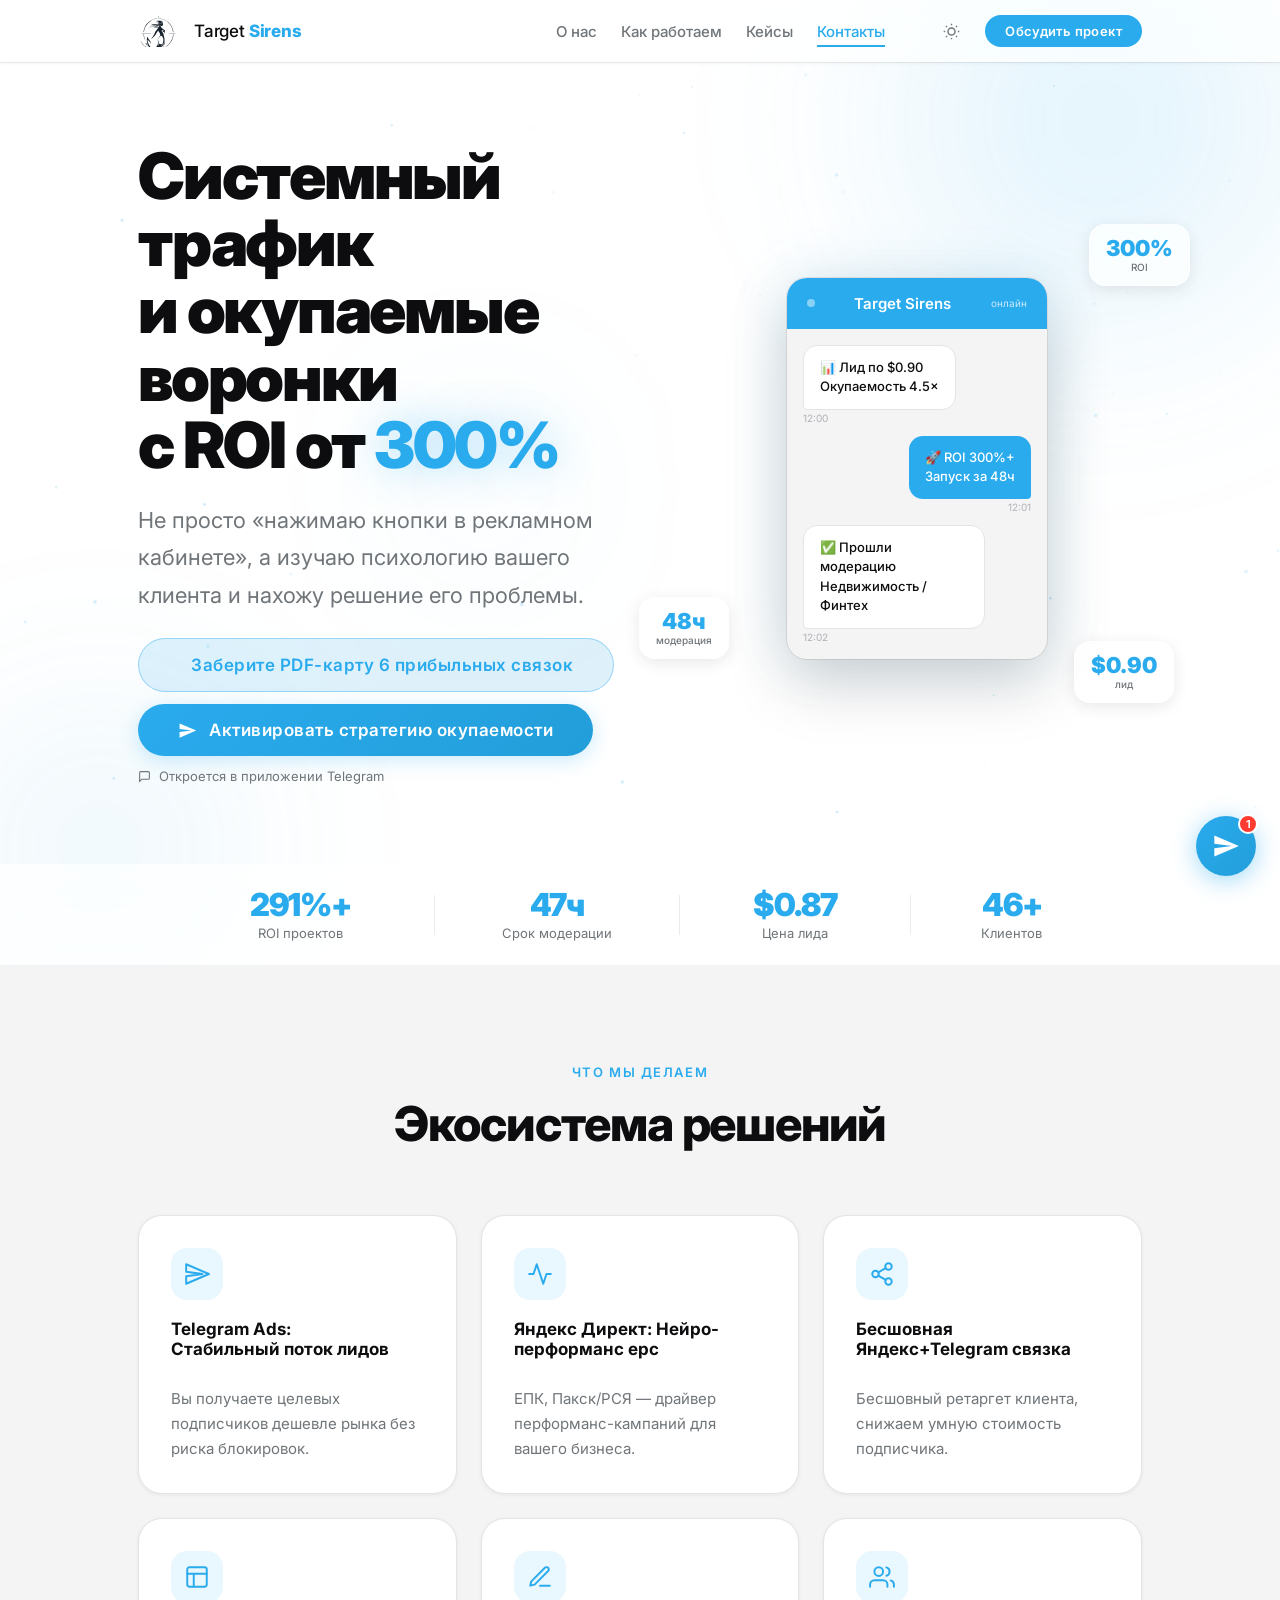
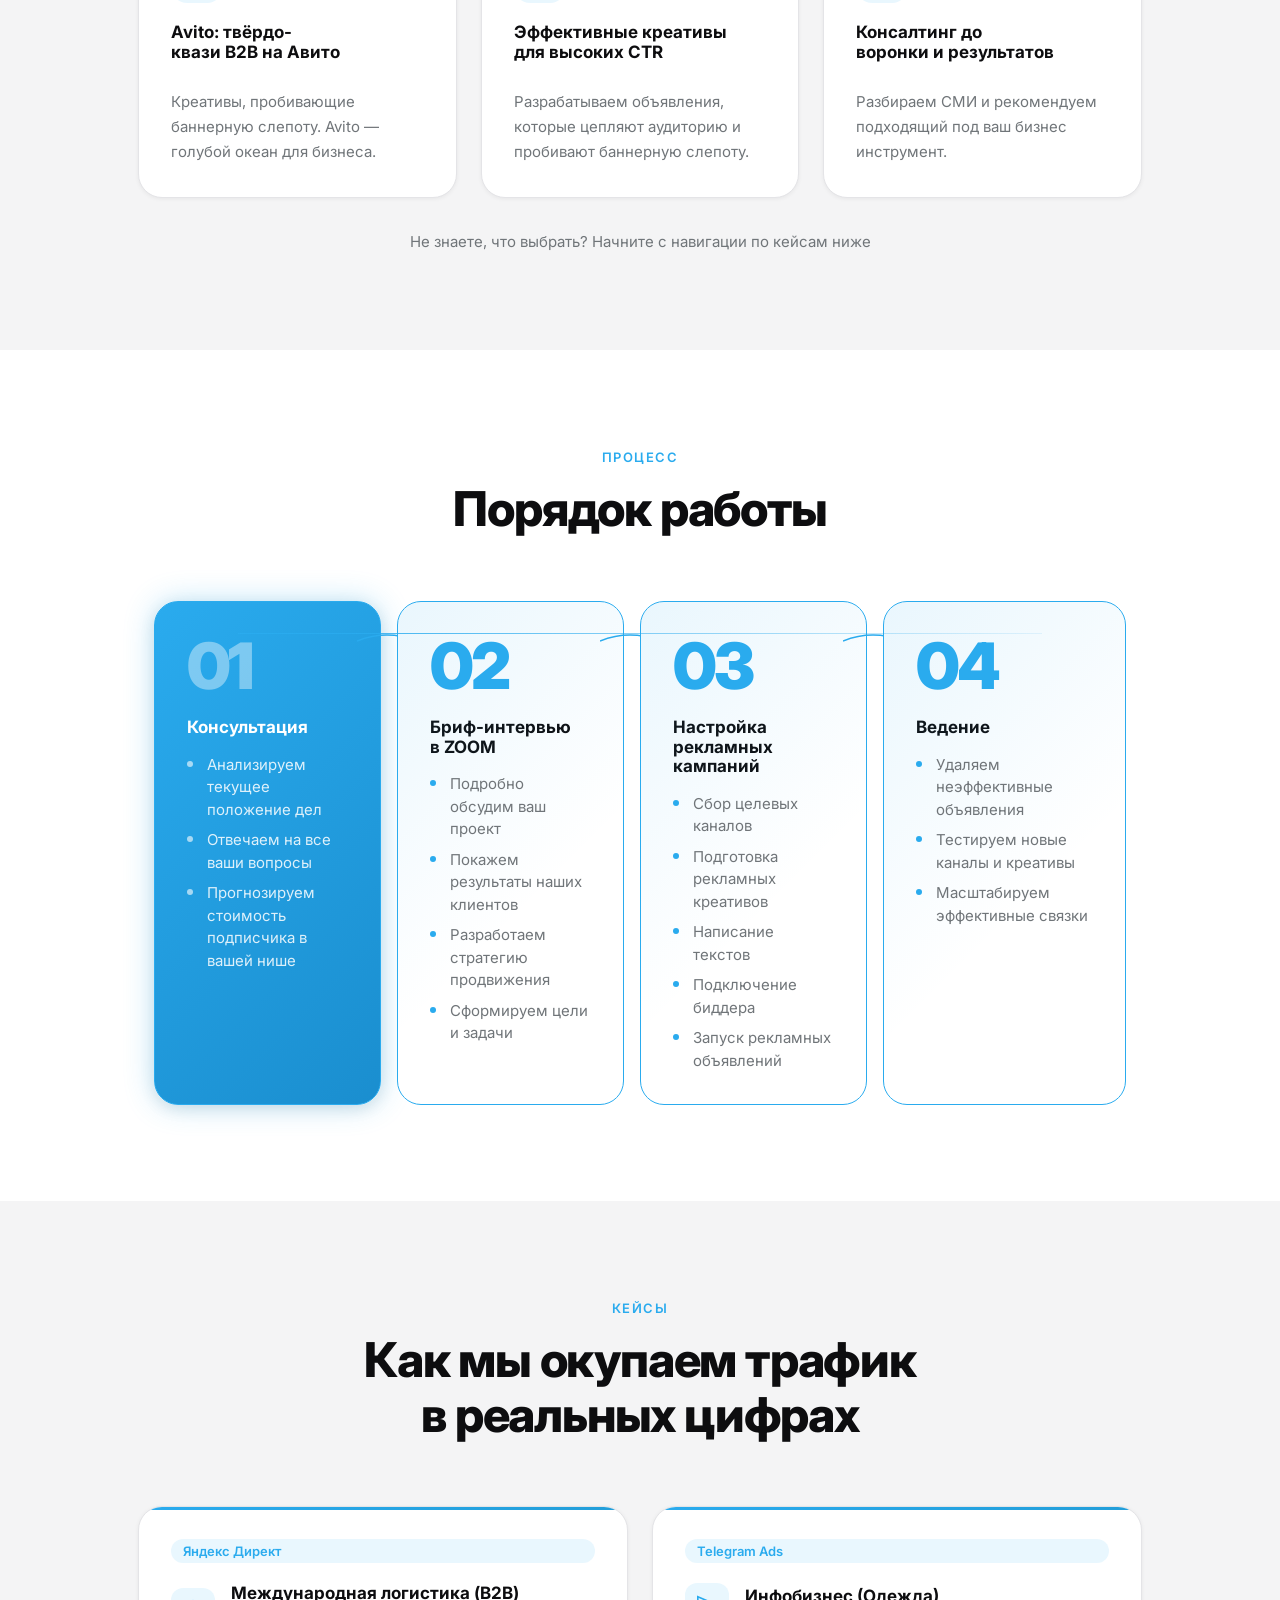
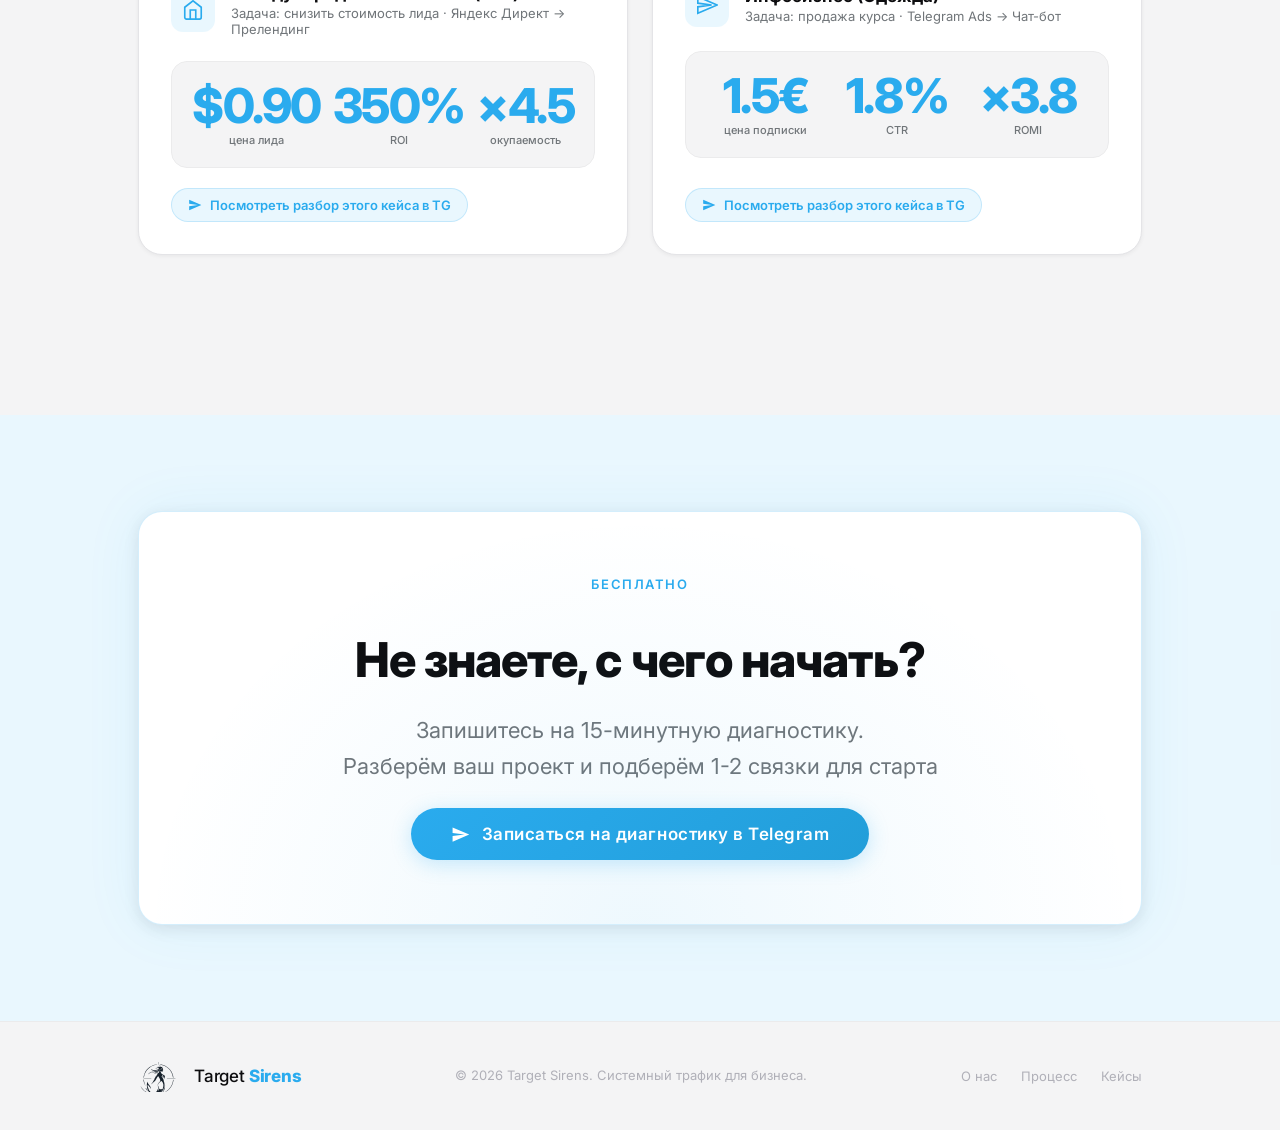
==== index.html @ adcb4d5b "pravki 1" ====
<!DOCTYPE html>
<html lang="ru" data-theme="light">
<head>
  <meta charset="UTF-8">
  <meta name="viewport" content="width=device-width, initial-scale=1.0">
  <meta name="description" content="Системный трафик из Telegram Ads и Яндекс Директ. ROI от 300%. Target Sirens — маркетинг на данных.">
  <title>Target Sirens — Системный трафик</title>
  <link rel="preconnect" href="https://fonts.googleapis.com">
  <link rel="preconnect" href="https://fonts.gstatic.com" crossorigin>
  <link href="https://fonts.googleapis.com/css2?family=Inter:wght@400;500;600;700;800&display=swap" rel="stylesheet">
  <link rel="icon" type="image/svg+xml" href="favicon.svg">
  <link rel="stylesheet" href="style.css">
</head>
<body>

  <!-- ==============================
       HEADER — Apple glassmorphism
       ============================== -->
  <header class="header" id="header">
    <div class="header__glass"></div>
    <div class="container header__inner">

      <!-- LOGO -->
      <a href="#" class="logo" aria-label="Target Sirens">
        <img class="logo__img logo__img--light" src="logo-light.svg" alt="" width="44" height="44">
        <img class="logo__img logo__img--dark"  src="logo-dark.svg"  alt="" width="44" height="44">
        <span class="logo__text">Target <strong>Sirens</strong></span>
      </a>

      <!-- NAV -->
      <nav class="nav" aria-label="Навигация">
        <a href="#facts"   class="nav__link">О нас</a>
        <a href="#process" class="nav__link">Как работаем</a>
        <a href="#cases"   class="nav__link">Кейсы</a>
        <a href="#contact" class="nav__link">Контакты</a>
      </nav>

      <div class="header__right">
        <button class="theme-toggle" data-theme-toggle aria-label="Сменить тему">
          <svg class="icon-moon" width="17" height="17" viewBox="0 0 24 24" fill="none" stroke="currentColor" stroke-width="2"><path d="M21 12.79A9 9 0 1 1 11.21 3 7 7 0 0 0 21 12.79z"/></svg>
          <svg class="icon-sun"  width="17" height="17" viewBox="0 0 24 24" fill="none" stroke="currentColor" stroke-width="2" style="display:none"><circle cx="12" cy="12" r="5"/><path d="M12 1v2M12 21v2M4.22 4.22l1.42 1.42M18.36 18.36l1.42 1.42M1 12h2M21 12h2M4.22 19.78l1.42-1.42M18.36 5.64l1.42-1.42"/></svg>
        </button>
        <a href="#contact" class="btn btn--primary btn--sm nav__cta">Обсудить проект</a>
      </div>

      <button class="burger" aria-label="Меню" aria-expanded="false">
        <span></span><span></span><span></span>
      </button>
    </div>

    <!-- Mobile nav -->
    <div class="mobile-nav" id="mobile-nav" aria-hidden="true">
      <a href="#facts"   class="mobile-nav__link">О нас</a>
      <a href="#process" class="mobile-nav__link">Как работаем</a>
      <a href="#cases"   class="mobile-nav__link">Кейсы</a>
      <a href="#contact" class="mobile-nav__link">Контакты</a>
      <a href="#contact" class="btn btn--primary">Обсудить проект</a>
    </div>
  </header>

  <main>

    <!-- ==============================
         SCREEN 1 — HERO
         ============================== -->
    <section class="hero" id="hero">
      <!-- Частицы / декор -->
      <div class="hero__bg" aria-hidden="true">
        <div class="hero__glow hero__glow--1"></div>
        <div class="hero__glow hero__glow--2"></div>
        <div class="hero__glow hero__glow--3"></div>
        <canvas id="particles" class="hero__particles"></canvas>
      </div>

      <div class="container hero__inner">
        <div class="hero__content">
          <h1 class="hero__title fade-up" style="--d:0ms">
            Системный трафик<br>и окупаемые воронки<br>
            с&nbsp;ROI от&nbsp;<span class="hero__title-accent">300%</span>
          </h1>

          <p class="hero__sub fade-up" style="--d:100ms">
            Не просто «нажимаю кнопки в рекламном кабинете», а изучаю психологию вашего клиента и нахожу решение его проблемы.
          </p>

          <div class="hero__cta-wrap fade-up" style="--d:200ms">
            <a href="https://t.me/" target="_blank" rel="noopener" class="btn btn--primary btn--lg btn--tg btn--glow hero__btn-pdf">
              <svg width="19" height="19" viewBox="0 0 24 24" fill="currentColor"><path d="M2.01 21L23 12 2.01 3 2 10l15 2-15 2z"/></svg>
              Заберите PDF-карту 6 прибыльных связок
            </a>
            <a href="https://t.me/" target="_blank" rel="noopener" class="btn btn--primary btn--lg btn--tg btn--glow">
              <svg width="19" height="19" viewBox="0 0 24 24" fill="currentColor"><path d="M2.01 21L23 12 2.01 3 2 10l15 2-15 2z"/></svg>
              Активировать стратегию окупаемости
            </a>
            <span class="hero__hint">
              <svg width="13" height="13" viewBox="0 0 24 24" fill="none" stroke="currentColor" stroke-width="2"><path d="M21 15a2 2 0 0 1-2 2H7l-4 4V5a2 2 0 0 1 2-2h14a2 2 0 0 1 2 2z"/></svg>
              Откроется в приложении Telegram
            </span>
          </div>
        </div>

        <!-- Phone mockup -->
        <div class="hero__visual fade-up" style="--d:130ms" aria-hidden="true">
          <div class="hero__phone">
            <div class="hero__phone-header">
              <div class="hero__phone-dot"></div>
              <div class="hero__phone-name">Target Sirens</div>
              <div class="hero__phone-online">онлайн</div>
            </div>
            <div class="hero__phone-body">
              <div class="msg msg--in">
                <div class="msg__bubble">📊 Лид по $0.90<br>Окупаемость 4.5×</div>
                <div class="msg__time">12:00</div>
              </div>
              <div class="msg msg--out">
                <div class="msg__bubble">🚀 ROI 300%+<br>Запуск за 48ч</div>
                <div class="msg__time">12:01</div>
              </div>
              <div class="msg msg--in">
                <div class="msg__bubble">✅ Прошли модерацию<br>Недвижимость / Финтех</div>
                <div class="msg__time">12:02</div>
              </div>
            </div>
          </div>
          <!-- Floating stats -->
          <div class="fstat fstat--1"><span class="fstat__num">300%</span><span class="fstat__lbl">ROI</span></div>
          <div class="fstat fstat--2"><span class="fstat__num">48ч</span><span class="fstat__lbl">модерация</span></div>
          <div class="fstat fstat--3"><span class="fstat__num">$0.90</span><span class="fstat__lbl">лид</span></div>
        </div>
      </div>

      <!-- Metrics bar -->
      <div class="hero__metrics fade-up" style="--d:340ms">
        <div class="container hero__metrics-inner">
          <div class="hm-item">
            <span class="hm-num" data-target="300">0</span><span class="hm-sfx">%+</span>
            <span class="hm-lbl">ROI проектов</span>
          </div>
          <div class="hm-divider"></div>
          <div class="hm-item">
            <span class="hm-num" data-target="48">0</span><span class="hm-sfx">ч</span>
            <span class="hm-lbl">Срок модерации</span>
          </div>
          <div class="hm-divider"></div>
          <div class="hm-item">
            <span class="hm-prefix">$</span><span class="hm-num" data-target="0.90" data-decimal="2">0</span>
            <span class="hm-lbl">Цена лида</span>
          </div>
          <div class="hm-divider"></div>
          <div class="hm-item">
            <span class="hm-num" data-target="47">0</span><span class="hm-sfx">+</span>
            <span class="hm-lbl">Клиентов</span>
          </div>
        </div>
      </div>
    </section>

    <!-- ==============================
         SCREEN 2 — ЭКОСИСТЕМА РЕШЕНИЙ
         ============================== -->
    <section class="facts section" id="facts">
      <div class="container">
        <div class="section-head reveal">
          <div class="section-label">Что мы делаем</div>
          <h2 class="section-title">Экосистема решений</h2>
        </div>

        <div class="facts__grid facts__grid--6">
          <div class="fact-card reveal" style="--rd:0ms">
            <div class="fact-card__icon">
              <svg width="26" height="26" viewBox="0 0 24 24" fill="none" stroke="var(--color-primary)" stroke-width="1.8" stroke-linecap="round" stroke-linejoin="round"><path d="M2.01 21L23 12 2.01 3 2 10l15 2-15 2z"/></svg>
            </div>
            <h3>Telegram Ads: Стабильный поток лидов</h3>
            <p>Вы получаете целевых подписчиков дешевле рынка без риска блокировок.</p>
          </div>
          <div class="fact-card reveal" style="--rd:60ms">
            <div class="fact-card__icon">
              <svg width="26" height="26" viewBox="0 0 24 24" fill="none" stroke="var(--color-primary)" stroke-width="1.8" stroke-linecap="round" stroke-linejoin="round"><polyline points="22 12 18 12 15 21 9 3 6 12 2 12"/></svg>
            </div>
            <h3>Яндекс Директ: Нейро-перформанс ерс</h3>
            <p>ЕПК, Пакск/РСЯ — драйвер перформанс-кампаний для вашего бизнеса.</p>
          </div>
          <div class="fact-card reveal" style="--rd:120ms">
            <div class="fact-card__icon">
              <svg width="26" height="26" viewBox="0 0 24 24" fill="none" stroke="var(--color-primary)" stroke-width="1.8" stroke-linecap="round" stroke-linejoin="round"><circle cx="18" cy="5" r="3"/><circle cx="6" cy="12" r="3"/><circle cx="18" cy="19" r="3"/><line x1="8.59" y1="13.51" x2="15.42" y2="17.49"/><line x1="15.41" y1="6.51" x2="8.59" y2="10.49"/></svg>
            </div>
            <h3>Бесшовная Яндекс+Telegram связка</h3>
            <p>Бесшовный ретаргет клиента, снижаем умную стоимость подписчика.</p>
          </div>
          <div class="fact-card reveal" style="--rd:180ms">
            <div class="fact-card__icon">
              <svg width="26" height="26" viewBox="0 0 24 24" fill="none" stroke="var(--color-primary)" stroke-width="1.8" stroke-linecap="round" stroke-linejoin="round"><rect x="3" y="3" width="18" height="18" rx="2"/><path d="M3 9h18M9 21V9"/></svg>
            </div>
            <h3>Avito: твёрдо-квази B2B на Авито</h3>
            <p>Креативы, пробивающие баннерную слепоту. Avito — голубой океан для бизнеса.</p>
          </div>
          <div class="fact-card reveal" style="--rd:240ms">
            <div class="fact-card__icon">
              <svg width="26" height="26" viewBox="0 0 24 24" fill="none" stroke="var(--color-primary)" stroke-width="1.8" stroke-linecap="round" stroke-linejoin="round"><path d="M12 20h9"/><path d="M16.5 3.5a2.121 2.121 0 0 1 3 3L7 19l-4 1 1-4L16.5 3.5z"/></svg>
            </div>
            <h3>Эффективные креативы для высоких CTR</h3>
            <p>Разрабатываем объявления, которые цепляют аудиторию и пробивают баннерную слепоту.</p>
          </div>
          <div class="fact-card reveal" style="--rd:300ms">
            <div class="fact-card__icon">
              <svg width="26" height="26" viewBox="0 0 24 24" fill="none" stroke="var(--color-primary)" stroke-width="1.8" stroke-linecap="round" stroke-linejoin="round"><path d="M17 21v-2a4 4 0 0 0-4-4H5a4 4 0 0 0-4 4v2"/><circle cx="9" cy="7" r="4"/><path d="M23 21v-2a4 4 0 0 0-3-3.87"/><path d="M16 3.13a4 4 0 0 1 0 7.75"/></svg>
            </div>
            <h3>Консалтинг до воронки и результатов</h3>
            <p>Разбираем СМИ и рекомендуем подходящий под ваш бизнес инструмент.</p>
          </div>
        </div>
        <p class="facts__note reveal">Не знаете, что выбрать? Начните с навигации по кейсам ниже</p>
      </div>
    </section>

    <!-- ==============================
         SCREEN 3 — ПОРЯДОК РАБОТЫ
         ============================== -->
    <section class="process section" id="process">
      <div class="container">
        <div class="section-head reveal">
          <div class="section-label">Процесс</div>
          <h2 class="section-title">Порядок работы</h2>
        </div>

        <div class="process__steps">

          <div class="step step--active reveal" style="--rd:0ms" data-step="1">
            <div class="step__connector" aria-hidden="true">
              <svg viewBox="0 0 60 24" fill="none"><path d="M0 12 Q30 0 60 12" stroke="var(--color-primary)" stroke-width="1.5" stroke-dasharray="4 3"/><polygon points="54,8 60,12 54,16" fill="var(--color-primary)"/></svg>
            </div>
            <div class="step__inner">
              <div class="step__num">01</div>
              <div class="step__content">
                <h3>Консультация</h3>
                <ul>
                  <li>Анализируем текущее положение дел</li>
                  <li>Отвечаем на все ваши вопросы</li>
                  <li>Прогнозируем стоимость подписчика в вашей нише</li>
                </ul>
              </div>
            </div>
          </div>

          <div class="step reveal" style="--rd:120ms" data-step="2">
            <div class="step__connector" aria-hidden="true">
              <svg viewBox="0 0 60 24" fill="none"><path d="M0 12 Q30 0 60 12" stroke="var(--color-primary)" stroke-width="1.5" stroke-dasharray="4 3"/><polygon points="54,8 60,12 54,16" fill="var(--color-primary)"/></svg>
            </div>
            <div class="step__inner">
              <div class="step__num">02</div>
              <div class="step__content">
                <h3>Бриф-интервью в ZOOM</h3>
                <ul>
                  <li>Подробно обсудим ваш проект</li>
                  <li>Покажем результаты наших клиентов</li>
                  <li>Разработаем стратегию продвижения</li>
                  <li>Сформируем цели и задачи</li>
                </ul>
              </div>
            </div>
          </div>

          <div class="step reveal" style="--rd:240ms" data-step="3">
            <div class="step__connector" aria-hidden="true">
              <svg viewBox="0 0 60 24" fill="none"><path d="M0 12 Q30 0 60 12" stroke="var(--color-primary)" stroke-width="1.5" stroke-dasharray="4 3"/><polygon points="54,8 60,12 54,16" fill="var(--color-primary)"/></svg>
            </div>
            <div class="step__inner">
              <div class="step__num">03</div>
              <div class="step__content">
                <h3>Настройка рекламных кампаний</h3>
                <ul>
                  <li>Сбор целевых каналов</li>
                  <li>Подготовка рекламных креативов</li>
                  <li>Написание текстов</li>
                  <li>Подключение биддера</li>
                  <li>Запуск рекламных объявлений</li>
                </ul>
              </div>
            </div>
          </div>

          <div class="step step--last reveal" style="--rd:360ms" data-step="4">
            <div class="step__inner">
              <div class="step__num">04</div>
              <div class="step__content">
                <h3>Ведение</h3>
                <ul>
                  <li>Удаляем неэффективные объявления</li>
                  <li>Тестируем новые каналы и креативы</li>
                  <li>Масштабируем эффективные связки</li>
                </ul>
              </div>
            </div>
          </div>

        </div>
      </div>
    </section>

    <!-- ==============================
         SCREEN 4 — КЕЙСЫ
         ============================== -->
    <section class="cases section" id="cases">
      <div class="container">
        <div class="section-head reveal">
          <div class="section-label">Кейсы</div>
          <h2 class="section-title">Как мы&nbsp;окупаем трафик<br>в&nbsp;реальных цифрах</h2>
        </div>

        <div class="cases__grid">
          <article class="case-card reveal" style="--rd:0ms">
            <div class="case-card__tag">Яндекс Директ</div>
            <div class="case-card__head">
              <div class="case-card__ava">
                <svg width="22" height="22" viewBox="0 0 24 24" fill="none" stroke="currentColor" stroke-width="1.8"><path d="M3 9l9-7 9 7v11a2 2 0 0 1-2 2H5a2 2 0 0 1-2-2z"/><polyline points="9 22 9 12 15 12 15 22"/></svg>
              </div>
              <div>
                <div class="case-card__niche">Международная логистика (B2B)</div>
                <div class="case-card__sub">Задача: снизить стоимость лида · Яндекс Директ → Прелендинг</div>
              </div>
            </div>
            <div class="case-card__stats">
              <div class="case-stat"><span class="case-stat__val">$0.90</span><span class="case-stat__key">цена лида</span></div>
              <div class="case-stat"><span class="case-stat__val">350%</span><span class="case-stat__key">ROI</span></div>
              <div class="case-stat"><span class="case-stat__val">×4.5</span><span class="case-stat__key">окупаемость</span></div>
            </div>
            <a href="https://t.me/" target="_blank" rel="noopener" class="case-card__link">
              <svg width="14" height="14" viewBox="0 0 24 24" fill="currentColor"><path d="M2.01 21L23 12 2.01 3 2 10l15 2-15 2z"/></svg>
              Посмотреть разбор этого кейса в TG
            </a>
          </article>

          <article class="case-card reveal" style="--rd:140ms">
            <div class="case-card__tag">Telegram Ads</div>
            <div class="case-card__head">
              <div class="case-card__ava">
                <svg width="22" height="22" viewBox="0 0 24 24" fill="none" stroke="currentColor" stroke-width="1.8"><path d="M2.01 21L23 12 2.01 3 2 10l15 2-15 2z"/></svg>
              </div>
              <div>
                <div class="case-card__niche">Инфобизнес (Одежда)</div>
                <div class="case-card__sub">Задача: продажа курса · Telegram Ads → Чат-бот</div>
              </div>
            </div>
            <div class="case-card__stats">
              <div class="case-stat"><span class="case-stat__val">1.5€</span><span class="case-stat__key">цена подписки</span></div>
              <div class="case-stat"><span class="case-stat__val">1.8%</span><span class="case-stat__key">CTR</span></div>
              <div class="case-stat"><span class="case-stat__val">×3.8</span><span class="case-stat__key">ROMI</span></div>
            </div>
            <a href="https://t.me/" target="_blank" rel="noopener" class="case-card__link">
              <svg width="14" height="14" viewBox="0 0 24 24" fill="currentColor"><path d="M2.01 21L23 12 2.01 3 2 10l15 2-15 2z"/></svg>
              Посмотреть разбор этого кейса в TG
            </a>
          </article>
        </div>

        <div id="contact"></div>
      </div>
    </section>

    <!-- ==============================
         SCREEN 5 — CTA ДИАГНОСТИКА
         ============================== -->
    <section class="diag section" id="diag">
      <div class="container">
        <div class="diag__inner reveal">
          <div class="section-label">Бесплатно</div>
          <h2 class="diag__title">Не знаете, с чего начать?</h2>
          <p class="diag__sub">Запишитесь на 15-минутную диагностику.<br>Разберём ваш проект и подберём 1-2 связки для старта</p>
          <a href="https://t.me/" target="_blank" rel="noopener" class="btn btn--primary btn--lg btn--tg btn--glow">
            <svg width="19" height="19" viewBox="0 0 24 24" fill="currentColor"><path d="M2.01 21L23 12 2.01 3 2 10l15 2-15 2z"/></svg>
            Записаться на диагностику в Telegram
          </a>
        </div>
      </div>
    </section>

  </main>

  <!-- FOOTER -->
  <footer class="footer">
    <div class="container footer__inner">
      <a href="#" class="logo">
        <img class="logo__img logo__img--light" src="logo-light.svg" alt="" width="44" height="44">
        <img class="logo__img logo__img--dark"  src="logo-dark.svg"  alt="" width="44" height="44">
        <span class="logo__text">Target <strong>Sirens</strong></span>
      </a>
      <p class="footer__copy">© 2026 Target Sirens. Системный трафик для бизнеса.</p>
      <div class="footer__links">
        <a href="#facts">О нас</a>
        <a href="#process">Процесс</a>
        <a href="#cases">Кейсы</a>
      </div>
    </div>
  </footer>

  <!-- TELEGRAM WIDGET -->
  <div class="tg-widget" id="tg-widget">

    <!-- Пузырь -->
    <div class="tg-bubble" id="tg-bubble">
      <div class="tg-bubble__header">
        <div class="tg-bubble__avatar">
          <svg width="22" height="22" viewBox="0 0 24 24" fill="white"><path d="M2.01 21L23 12 2.01 3 2 10l15 2-15 2z"/></svg>
        </div>
        <div>
          <div class="tg-bubble__name">Target Sirens</div>
          <div class="tg-bubble__status">
            <span class="tg-bubble__dot"></span>онлайн
          </div>
        </div>
        <button class="tg-bubble__close" id="tg-bubble-close" aria-label="Закрыть">
          <svg width="14" height="14" viewBox="0 0 24 24" fill="none" stroke="currentColor" stroke-width="2.5"><line x1="18" y1="6" x2="6" y2="18"/><line x1="6" y1="6" x2="18" y2="18"/></svg>
        </button>
      </div>
      <div class="tg-bubble__body">
        <div class="tg-bubble__msg">
          Привет! 👋 Готовы обсудить ваш проект.<br>Напишите нам в Telegram — ответим в течение 15 минут.
        </div>
      </div>
      <a href="https://t.me/" target="_blank" rel="noopener" class="tg-bubble__btn">
        <svg width="16" height="16" viewBox="0 0 24 24" fill="currentColor"><path d="M2.01 21L23 12 2.01 3 2 10l15 2-15 2z"/></svg>
        Написать в Telegram
      </a>
    </div>

    <!-- Кнопка -->
    <button class="tg-btn" id="tg-btn" aria-label="Написать в Telegram">
      <svg class="tg-btn__icon tg-btn__icon--tg" width="28" height="28" viewBox="0 0 24 24" fill="white"><path d="M2.01 21L23 12 2.01 3 2 10l15 2-15 2z"/></svg>
      <svg class="tg-btn__icon tg-btn__icon--close" width="24" height="24" viewBox="0 0 24 24" fill="none" stroke="white" stroke-width="2.5" style="display:none"><line x1="18" y1="6" x2="6" y2="18"/><line x1="6" y1="6" x2="18" y2="18"/></svg>
      <span class="tg-btn__badge">1</span>
    </button>

  </div>

  <script src="main.js"></script>
<script data-pplx-inline-edit>
(function(){
  if(window===window.top)return;
  function inlineAll(orig,clone){
    if(orig.nodeType!==1)return;
    try{
      var cs=getComputedStyle(orig);
      var t='';
      for(var i=0;i<cs.length;i++){t+=cs[i]+':'+cs.getPropertyValue(cs[i])+';';}
      clone.style.cssText=t;
    }catch(e){}
    var oc=orig.children,cc=clone.children;
    for(var j=0;j<oc.length&&j<cc.length;j++){inlineAll(oc[j],cc[j]);}
  }
  function stripExternal(clone){
    var imgs=clone.querySelectorAll('img');
    for(var i=0;i<imgs.length;i++){
      var s=imgs[i].getAttribute('src');
      if(s&&!s.startsWith('data:'))imgs[i].removeAttribute('src');
    }
    var all=clone.querySelectorAll('*');
    for(var i=0;i<all.length;i++){
      var st=all[i].style.cssText;
      if(st&&st.indexOf('url(')>=0){
        all[i].style.cssText=st.replace(/url\(["']?(?!data:)[^)"']*["']?\)/gi,'none');
      }
    }
  }
  window.addEventListener('message',function(e){
    if(!e.data||e.data.type!=='INLINE_EDIT_CAPTURE_REQUEST')return;
    var scrollX=window.scrollX||window.pageXOffset||0;
    var scrollY=window.scrollY||window.pageYOffset||0;
    var w=window.innerWidth,h=window.innerHeight;
    try{
      var clone=document.documentElement.cloneNode(true);
      var rm=clone.querySelectorAll('script,link[rel="stylesheet"],style');
      for(var i=0;i<rm.length;i++){rm[i].remove();}
      inlineAll(document.documentElement,clone);
      stripExternal(clone);
      var html=new XMLSerializer().serializeToString(clone);
      var svg='<svg xmlns="http://www.w3.org/2000/svg" width="'+w+'" height="'+h+'">'
        +'<foreignObject width="100%" height="100%">'
        +'<div xmlns="http://www.w3.org/1999/xhtml" style="width:'+w+'px;height:'+h+'px;overflow:hidden">'
        +'<div style="transform:translate(-'+scrollX+'px,-'+scrollY+'px);transform-origin:top left">'
        +html+'</div></div></foreignObject></svg>';
      var svgUrl='data:image/svg+xml;charset=utf-8,'+encodeURIComponent(svg);
      var img=new Image();
      img.onload=function(){
        var c=document.createElement('canvas');c.width=w;c.height=h;
        c.getContext('2d').drawImage(img,0,0);
        window.parent.postMessage({type:'INLINE_EDIT_SCREENSHOT_RESULT',dataUrl:c.toDataURL('image/png'),scrollX:scrollX,scrollY:scrollY},'*');
      };
      img.onerror=function(){
        window.parent.postMessage({type:'INLINE_EDIT_SCREENSHOT_RESULT',dataUrl:null,scrollX:scrollX,scrollY:scrollY},'*');
      };
      img.src=svgUrl;
    }catch(err){
      window.parent.postMessage({type:'INLINE_EDIT_SCREENSHOT_RESULT',dataUrl:null,scrollX:scrollX,scrollY:scrollY},'*');
    }
  });
})();
</script></body>
</html>
---- style.css ----
/* ===========================
   TOKENS — Telegram palette
   =========================== */
:root {
  --font: 'Inter', system-ui, -apple-system, sans-serif;

  --text-xs:   clamp(0.75rem,  0.7rem  + 0.2vw,  0.8125rem);
  --text-sm:   clamp(0.875rem, 0.82rem + 0.25vw, 0.9375rem);
  --text-base: clamp(1rem,     0.95rem + 0.25vw, 1.0625rem);
  --text-lg:   clamp(1.125rem, 1rem    + 0.6vw,  1.375rem);
  --text-xl:   clamp(1.375rem, 1.1rem  + 1.1vw,  2rem);
  --text-2xl:  clamp(1.75rem,  1rem    + 2.5vw,  3rem);
  --text-3xl:  clamp(2.25rem,  0.8rem  + 4vw,    4rem);

  --sp-1:0.25rem; --sp-2:0.5rem;  --sp-3:0.75rem; --sp-4:1rem;
  --sp-5:1.25rem; --sp-6:1.5rem;  --sp-8:2rem;    --sp-10:2.5rem;
  --sp-12:3rem;   --sp-16:4rem;   --sp-20:5rem;   --sp-24:6rem;

  --r-sm:0.5rem; --r-md:0.75rem; --r-lg:1rem; --r-xl:1.25rem; --r-2xl:1.5rem; --r-full:9999px;

  --ease-out: cubic-bezier(0.16,1,0.3,1);
  --ease-in:  cubic-bezier(0.4,0,1,1);
  --t-ui:     200ms cubic-bezier(0.16,1,0.3,1);

  --content: 1100px;
}

/* LIGHT */
:root, [data-theme="light"] {
  --color-bg:          #ffffff;
  --color-bg2:         #f4f4f5;
  --color-surface:     #ffffff;
  --color-surface2:    #f4f4f5;
  --color-border:      #e4e4e7;
  --color-divider:     #ebebec;
  --color-text:        #0d0d0f;
  --color-text2:       #333333;
  --color-muted:       #707579;
  --color-faint:       #b0b0b8;

  --color-primary:     #2aabee;
  --color-primary-d:   #1e96d4;
  --color-primary-bg:  rgba(42,171,238,0.10);
  --color-primary-glow:rgba(42,171,238,0.25);
  --color-primary-inv: #ffffff;

  --color-section2:    #f4f4f5;

  --glass-bg:    rgba(255,255,255,0.72);
  --glass-border:rgba(255,255,255,0.5);

  --shadow-sm: 0 1px 4px rgba(0,0,0,0.06);
  --shadow-md: 0 4px 16px rgba(0,0,0,0.09);
  --shadow-lg: 0 12px 40px rgba(0,0,0,0.13);
  --shadow-xl: 0 24px 64px rgba(0,0,0,0.18);
}

/* DARK */
[data-theme="dark"] {
  --color-bg:          #17212b;
  --color-bg2:         #232e3c;
  --color-surface:     #232e3c;
  --color-surface2:    #2b3a4a;
  --color-border:      #344455;
  --color-divider:     #2e3d4e;
  --color-text:        #f0f0f4;
  --color-text2:       #e0e0e8;
  --color-muted:       #8a9ab4;
  --color-faint:       #546b85;

  --color-primary:     #2aabee;
  --color-primary-d:   #3db8f5;
  --color-primary-bg:  rgba(42,171,238,0.14);
  --color-primary-glow:rgba(42,171,238,0.22);
  --color-primary-inv: #ffffff;

  --color-section2:    #232e3c;

  --glass-bg:    rgba(23,33,43,0.75);
  --glass-border:rgba(255,255,255,0.08);

  --shadow-sm: 0 1px 4px rgba(0,0,0,0.35);
  --shadow-md: 0 4px 16px rgba(0,0,0,0.45);
  --shadow-lg: 0 12px 40px rgba(0,0,0,0.55);
  --shadow-xl: 0 24px 64px rgba(0,0,0,0.65);
}

/* ===========================
   BASE
   =========================== */
*,*::before,*::after { box-sizing:border-box; margin:0; padding:0; }

html {
  -webkit-font-smoothing:antialiased;
  text-rendering:optimizeLegibility;
  scroll-behavior:smooth;
  scroll-padding-top:68px;
}

body {
  font-family:var(--font);
  font-size:var(--text-base);
  color:var(--color-text);
  background:var(--color-bg);
  min-height:100dvh;
  overflow-x:hidden;
  transition:background .25s ease, color .25s ease;
}

img,svg { display:block; max-width:100%; }
ul { list-style:none; }
input,button,textarea,select { font:inherit; color:inherit; }
h1,h2,h3 { text-wrap:balance; line-height:1.15; }
p { text-wrap:pretty; line-height:1.65; }
button { cursor:pointer; background:none; border:none; }
a { color:inherit; text-decoration:none; transition:opacity var(--t-ui); }
a:hover { opacity:.85; }
::selection { background:rgba(42,171,238,.22); }
:focus-visible { outline:2px solid var(--color-primary); outline-offset:3px; border-radius:var(--r-sm); }

@media (prefers-reduced-motion:reduce) {
  *,*::before,*::after { animation-duration:.01ms !important; transition-duration:.01ms !important; }
}

/* ===========================
   LAYOUT
   =========================== */
.container { width:100%; max-width:var(--content); margin-inline:auto; padding-inline:clamp(var(--sp-5),5vw,var(--sp-12)); }
.section { padding-block:clamp(var(--sp-12),8vw,var(--sp-24)); }
.section-label { display:inline-flex; align-items:center; gap:var(--sp-2); font-size:var(--text-xs); font-weight:600; letter-spacing:.12em; text-transform:uppercase; color:var(--color-primary); margin-bottom:var(--sp-4); }
.section-title { font-size:var(--text-2xl); font-weight:800; color:var(--color-text); letter-spacing:-.025em; line-height:1.15; }
.section-head { text-align:center; margin-bottom:clamp(var(--sp-10),5vw,var(--sp-16)); }

/* ===========================
   ANIMATIONS
   =========================== */
.fade-up {
  opacity:0;
  transform:translateY(24px);
  transition:opacity .65s var(--ease-out), transform .65s var(--ease-out);
  transition-delay:var(--d,0ms);
}
.fade-up.visible { opacity:1; transform:translateY(0); }

.reveal {
  opacity:0;
  transform:translateY(20px);
  transition:opacity .55s var(--ease-out), transform .55s var(--ease-out);
  transition-delay:var(--rd,0ms);
}
.reveal.visible { opacity:1; transform:translateY(0); }

/* ===========================
   BUTTON
   =========================== */
.btn {
  display:inline-flex; align-items:center; justify-content:center; gap:var(--sp-3);
  padding:var(--sp-4) var(--sp-8);
  border-radius:var(--r-full);
  font-size:var(--text-sm); font-weight:600; letter-spacing:.03em; white-space:nowrap;
  cursor:pointer; border:none;
  transition:background var(--t-ui), box-shadow var(--t-ui), transform var(--t-ui), opacity var(--t-ui);
}
.btn--lg  { padding:var(--sp-4) var(--sp-10); font-size:var(--text-base); }
.btn--sm  { padding:var(--sp-2) var(--sp-5); font-size:var(--text-xs); }

.btn--primary { background:var(--color-primary); color:#fff; }
.btn--primary:hover { background:var(--color-primary-d); opacity:1; }

.btn--tg {
  background:linear-gradient(135deg,#2aabee 0%,#229ed9 100%);
  box-shadow:0 4px 20px var(--color-primary-glow);
}
.btn--tg:hover  { transform:translateY(-2px); box-shadow:0 8px 32px rgba(42,171,238,.45); opacity:1; }
.btn--tg:active { transform:translateY(0); box-shadow:0 2px 12px var(--color-primary-glow); }

/* Glow pulse */
.btn--glow { position:relative; }
.btn--glow::after {
  content:'';
  position:absolute; inset:-4px;
  border-radius:inherit;
  background:linear-gradient(135deg,#2aabee,#229ed9);
  filter:blur(12px);
  opacity:0;
  z-index:-1;
  transition:opacity .3s ease;
}
.btn--glow:hover::after { opacity:.45; }

/* ===========================
   HEADER — Apple glassmorphism
   =========================== */
.header {
  position:fixed; top:0; left:0; right:0; z-index:200;
  height:62px;
  transition:transform .4s var(--ease-out);
}

.header__glass {
  position:absolute; inset:0;
  background:var(--glass-bg);
  backdrop-filter:blur(20px) saturate(1.8);
  -webkit-backdrop-filter:blur(20px) saturate(1.8);
  border-bottom:1px solid var(--glass-border);
  box-shadow:0 1px 0 rgba(0,0,0,.06), var(--shadow-sm);
  transition:background .25s ease, border-color .25s ease, box-shadow .3s ease;
}

.header--scrolled .header__glass {
  box-shadow:0 1px 0 rgba(0,0,0,.08), 0 4px 24px rgba(0,0,0,.1);
}

.header--hidden { transform:translateY(-100%); }

.header__inner {
  position:relative; z-index:1;
  display:flex; align-items:center; gap:var(--sp-8); height:100%;
}

/* Logo */
.logo { display:flex; align-items:center; gap:var(--sp-3); flex-shrink:0; }
.logo__text { font-size:var(--text-base); font-weight:500; color:var(--color-text); letter-spacing:-.01em; }
.logo__text strong { font-weight:800; color:var(--color-primary); }

.logo__img {
  height: 44px;
  width: 44px;
  display: block;
  object-fit: contain;
  transition: opacity .3s ease, transform .4s var(--ease-out), filter .4s ease;
}
.logo:hover .logo__img { transform: scale(1.03); filter: drop-shadow(0 0 8px rgba(42,171,238,0.4)); }

/* Light theme: show light logo, hide dark */
:root .logo__img--light,
[data-theme="light"] .logo__img--light { display: block; }
[data-theme="light"] .logo__img--dark  { display: none; }

/* Dark theme: show dark logo, hide light */
[data-theme="dark"] .logo__img--light { display: none; }
[data-theme="dark"] .logo__img--dark  { display: block; }

/* Default fallback (system dark) */
@media (prefers-color-scheme: dark) {
  :root:not([data-theme]) .logo__img--light { display: none; }
  :root:not([data-theme]) .logo__img--dark  { display: block; }
}

/* Nav */
.nav { display:flex; align-items:center; gap:var(--sp-6); margin-left:auto; }

.nav__link {
  font-size:var(--text-sm); font-weight:500;
  color:var(--color-muted);
  position:relative; padding-block:var(--sp-1);
  transition:color var(--t-ui);
}
.nav__link::after {
  content:''; position:absolute; bottom:-2px; left:0; right:0;
  height:1.5px; background:var(--color-primary);
  transform:scaleX(0); transform-origin:left;
  transition:transform var(--t-ui);
}
.nav__link:hover { color:var(--color-text); opacity:1; }
.nav__link:hover::after { transform:scaleX(1); }
.nav__link.active { color:var(--color-primary); }
.nav__link.active::after { transform:scaleX(1); }

.header__right { display:flex; align-items:center; gap:var(--sp-4); margin-left:var(--sp-4); }

.theme-toggle {
  display:flex; align-items:center; justify-content:center;
  width:36px; height:36px; border-radius:var(--r-full);
  color:var(--color-muted);
  transition:color var(--t-ui), background var(--t-ui);
}
.theme-toggle:hover { color:var(--color-primary); background:var(--color-primary-bg); }

/* Burger */
.burger { display:none; flex-direction:column; gap:5px; width:44px; height:44px; padding:10px; justify-content:center; align-items:center; cursor:pointer; position:relative; z-index:10; }
.burger span { display:block; height:2px; width:100%; background:#0d0d0f; transition:transform .3s ease, opacity .3s ease; transform-origin:center; }
[data-theme="dark"] .burger span { background:#ffffff; }
.burger.open span:nth-child(1) { transform:translateY(6.5px) rotate(45deg); }
.burger.open span:nth-child(2) { opacity:0; }
.burger.open span:nth-child(3) { transform:translateY(-6.5px) rotate(-45deg); }

/* Mobile nav */
.mobile-nav {
  position:absolute; top:62px; left:0; right:0;
  background:var(--glass-bg); backdrop-filter:blur(20px) saturate(1.8);
  -webkit-backdrop-filter:blur(20px) saturate(1.8);
  border-bottom:1px solid var(--glass-border);
  padding:var(--sp-6); display:flex; flex-direction:column; gap:var(--sp-4);
  transform:translateY(-110%); opacity:0;
  transition:transform .4s var(--ease-out), opacity .3s ease;
  pointer-events:none;
}
.mobile-nav.open { transform:translateY(0); opacity:1; pointer-events:auto; }
.mobile-nav__link { font-size:var(--text-lg); font-weight:500; color:var(--color-text); padding-block:var(--sp-2); }

/* ===========================
   HERO
   =========================== */
.hero {
  position:relative; min-height:100svh;
  display:flex; flex-direction:column;
  padding-top:62px; overflow:hidden;
  background:var(--color-bg);
}

/* Background effects */
.hero__bg { position:absolute; inset:0; pointer-events:none; z-index:0; }

.hero__glow {
  position:absolute; border-radius:50%;
  filter:blur(90px); pointer-events:none;
}
.hero__glow--1 {
  width:600px; height:600px;
  background:radial-gradient(circle,rgba(42,171,238,.18) 0%,transparent 70%);
  top:-180px; right:-120px;
  animation:glow-drift1 16s ease-in-out infinite alternate;
}
.hero__glow--2 {
  width:400px; height:400px;
  background:radial-gradient(circle,rgba(34,158,217,.12) 0%,transparent 70%);
  bottom:-80px; left:-100px;
  animation:glow-drift2 20s ease-in-out infinite alternate;
}
.hero__glow--3 {
  width:200px; height:200px;
  background:radial-gradient(circle,rgba(42,171,238,.1) 0%,transparent 70%);
  top:40%; left:30%;
  animation:glow-drift3 12s ease-in-out infinite alternate;
}

@keyframes glow-drift1 { from{transform:translate(0,0) scale(1)} to{transform:translate(40px,30px) scale(1.1)} }
@keyframes glow-drift2 { from{transform:translate(0,0)} to{transform:translate(-25px,20px) scale(1.08)} }
@keyframes glow-drift3 { from{transform:translate(0,0) scale(1)} to{transform:translate(20px,-30px) scale(1.15)} }

.hero__particles { position:absolute; inset:0; width:100%; height:100%; opacity:.5; }

.hero__inner {
  position:relative; z-index:1; flex:1;
  display:grid; grid-template-columns:1fr 1fr;
  align-items:center; gap:clamp(var(--sp-10),6vw,var(--sp-20));
  padding-block:var(--sp-20);
  width:100%;
}

.hero__content { display:flex; flex-direction:column; align-items:flex-start; gap:var(--sp-6); }

.hero__badge {
  display:inline-flex; align-items:center; gap:var(--sp-2);
  padding:var(--sp-2) var(--sp-4);
  background:var(--color-primary-bg);
  border:1px solid rgba(42,171,238,.25);
  border-radius:var(--r-full);
  font-size:var(--text-xs); font-weight:600;
  color:var(--color-primary); letter-spacing:.06em;
  backdrop-filter:blur(8px);
}

.hero__title {
  font-size:var(--text-3xl); font-weight:900;
  color:var(--color-text); letter-spacing:-.035em; line-height:1.05;
}
.hero__title-accent {
  color:var(--color-primary);
  text-shadow:0 0 40px rgba(42,171,238,.35);
}

.hero__sub { font-size:var(--text-lg); color:var(--color-muted); max-width:46ch; line-height:1.7; }
.hero__sub strong { color:var(--color-text); font-weight:700; }

.hero__cta-wrap { display:flex; flex-direction:column; align-items:flex-start; gap:var(--sp-3); }

.hero__hint {
  display:flex; align-items:center; gap:var(--sp-2);
  font-size:var(--text-xs); color:var(--color-muted);
}

/* Phone mockup */
.hero__visual {
  display:flex; justify-content:center; align-items:center;
  position:relative; padding:40px 64px 30px 64px;
}

.hero__phone {
  position:relative; width:260px;
  background:var(--color-surface2);
  border-radius:20px; overflow:visible;
  box-shadow:var(--shadow-xl), 0 0 0 1px var(--color-border), 0 0 60px rgba(42,171,238,.12);
  animation:phone-float 6s ease-in-out infinite alternate;
}
.hero__phone-header { border-radius:20px 20px 0 0; overflow:hidden; }
.hero__phone-body   { border-radius:0 0 20px 20px; overflow:hidden; }
[data-theme="dark"] .hero__phone { background:var(--color-surface); }

@keyframes phone-float { from{transform:translateY(0) rotate(-1deg)} to{transform:translateY(-14px) rotate(1.5deg)} }

.hero__phone-header {
  display:flex; align-items:center; justify-content:space-between;
  padding:var(--sp-4) var(--sp-5);
  background:var(--color-primary);
  color:#fff;
}
.hero__phone-dot { width:8px; height:8px; border-radius:50%; background:rgba(255,255,255,.45); }
.hero__phone-name { font-size:var(--text-sm); font-weight:600; color:#fff; }
.hero__phone-online { font-size:10px; color:rgba(255,255,255,.75); }

.hero__phone-body {
  padding:var(--sp-4); display:flex; flex-direction:column; gap:var(--sp-3); min-height:190px;
}

.msg { display:flex; flex-direction:column; max-width:80%; }
.msg--in  { align-self:flex-start; }
.msg--out { align-self:flex-end; }
.msg__bubble {
  padding:var(--sp-3) var(--sp-4);
  font-size:var(--text-xs); line-height:1.5; font-weight:500;
  border-radius:14px;
}
.msg--in .msg__bubble {
  background:var(--color-surface); color:var(--color-text);
  border:1px solid var(--color-border); border-bottom-left-radius:4px;
}
[data-theme="dark"] .msg--in .msg__bubble { background:var(--color-surface2); }
.msg--out .msg__bubble { background:var(--color-primary); color:#fff; border-bottom-right-radius:4px; }
.msg__time { font-size:10px; color:var(--color-faint); margin-top:2px; }
.msg--out .msg__time { text-align:right; }

/* Floating stats */
.fstat {
  position:absolute; display:flex; flex-direction:column; align-items:center; gap:2px;
  padding:var(--sp-3) var(--sp-4);
  background:var(--glass-bg); border:1px solid var(--glass-border);
  border-radius:var(--r-lg); box-shadow:var(--shadow-md);
  backdrop-filter:blur(12px) saturate(1.5);
  -webkit-backdrop-filter:blur(12px) saturate(1.5);
}
.fstat--1 { top:-14px; right:-48px; animation:fstat-bob1 5s ease-in-out infinite alternate; }
.fstat--2 { bottom:30px; left:-52px; animation:fstat-bob2 6s ease-in-out infinite alternate; }
.fstat--3 { bottom:-14px; right:-32px; animation:fstat-bob3 7s ease-in-out infinite alternate; }

@keyframes fstat-bob1 { from{transform:translateY(0)} to{transform:translateY(-8px)} }
@keyframes fstat-bob2 { from{transform:translateY(0)} to{transform:translateY(-6px)} }
@keyframes fstat-bob3 { from{transform:translateY(0)} to{transform:translateY(-5px)} }

.fstat__num { font-size:var(--text-lg); font-weight:900; color:var(--color-primary); line-height:1; }
.fstat__lbl { font-size:10px; font-weight:500; color:var(--color-muted); }

/* Metrics bar */
.hero__metrics {
  position:relative; z-index:1;
  background:var(--glass-bg);
  backdrop-filter:blur(16px) saturate(1.6);
  -webkit-backdrop-filter:blur(16px) saturate(1.6);
  border-top:1px solid var(--glass-border);
}
.hero__metrics-inner {
  display:flex; align-items:center; justify-content:center; flex-wrap:wrap;
  gap:var(--sp-10); padding-block:var(--sp-6);
}
.hm-item { display:flex; align-items:baseline; flex-wrap:wrap; gap:0; justify-content:center; }
.hm-num,.hm-sfx,.hm-prefix { font-size:var(--text-xl); font-weight:900; color:var(--color-primary); line-height:1; letter-spacing:-.03em; }
.hm-lbl { display:block; width:100%; text-align:center; font-size:var(--text-xs); color:var(--color-muted); margin-top:var(--sp-1); }
.hm-divider { width:1px; height:40px; background:var(--color-divider); flex-shrink:0; }

/* ===========================
   FACTS
   =========================== */
.facts { background:var(--color-section2); }

.facts__grid { display:grid; grid-template-columns:repeat(3,1fr); gap:var(--sp-6); }

.fact-card {
  display:flex; flex-direction:column; gap:var(--sp-5);
  padding:var(--sp-8);
  background:var(--color-surface); border:1px solid var(--color-border);
  border-radius:var(--r-2xl); box-shadow:var(--shadow-sm);
  transition:border-color var(--t-ui), box-shadow var(--t-ui), transform var(--t-ui);
}
.fact-card:hover {
  border-color:var(--color-primary);
  box-shadow:var(--shadow-md), 0 0 0 3px var(--color-primary-bg);
  transform:translateY(-4px);
}
.fact-card__icon {
  width:52px; height:52px; display:flex; align-items:center; justify-content:center;
  background:var(--color-primary-bg); border-radius:var(--r-lg);
}
.fact-card h3 { font-size:var(--text-base); font-weight:700; color:var(--color-text); margin-bottom:var(--sp-2); }
.fact-card p  { font-size:var(--text-sm); color:var(--color-muted); line-height:1.65; }

/* ===========================
   PROCESS — Порядок работы
   =========================== */
.process { background:var(--color-bg); }

.process__steps {
  display:grid;
  grid-template-columns:repeat(4,1fr);
  gap:0;
  position:relative;
  padding-inline: var(--sp-4);
}

.step {
  position:relative;
  padding-right:var(--sp-4);
}

.step__connector {
  position:absolute;
  top: 28px;
  right: -20px;
  width:60px;
  z-index:2;
  pointer-events:none;
}
.step__connector svg { width:100%; height:auto; }

.step--last .step__connector { display:none; }
.step--last { padding-right:0; }

.step__inner {
  background:var(--color-surface); border:1px solid var(--color-border);
  border-radius:var(--r-2xl); padding:var(--sp-8);
  height:100%;
  transition:border-color var(--t-ui), box-shadow var(--t-ui), transform var(--t-ui), background var(--t-ui);
  position:relative; overflow:hidden;
}

.step__inner::before {
  content:'';
  position:absolute; inset:0;
  background:linear-gradient(135deg, var(--color-primary-bg) 0%, transparent 60%);
  opacity:0;
  transition:opacity var(--t-ui);
}

.step.visible .step__inner { border-color:var(--color-primary); }
.step.visible .step__inner::before { opacity:1; }

.step--active .step__inner {
  background:linear-gradient(135deg, var(--color-primary) 0%, #1a8ecf 100%);
  border-color:transparent;
  box-shadow:var(--shadow-md), 0 0 30px rgba(42,171,238,.3);
  color:#fff;
}
.step--active .step__inner::before { display:none; }

.step__num {
  font-size:var(--text-3xl); font-weight:900; line-height:1;
  color:var(--color-primary); margin-bottom:var(--sp-5);
  letter-spacing:-.04em;
  transition:color var(--t-ui);
}
.step--active .step__num { color:rgba(255,255,255,.4); }

.step__content h3 {
  font-size:var(--text-base); font-weight:700;
  color:var(--color-text); margin-bottom:var(--sp-4);
  transition:color var(--t-ui);
}
.step--active .step__content h3 { color:#fff; }

.step__content ul { display:flex; flex-direction:column; gap:var(--sp-2); }
.step__content li {
  font-size:var(--text-sm); color:var(--color-muted);
  padding-left:var(--sp-5); position:relative; line-height:1.5;
  transition:color var(--t-ui);
}
.step--active .step__content li { color:rgba(255,255,255,.85); }
.step__content li::before {
  content:'';
  position:absolute; left:0; top:7px;
  width:6px; height:6px; border-radius:50%;
  background:var(--color-primary);
  transition:background var(--t-ui);
}
.step--active .step__content li::before { background:rgba(255,255,255,.6); }

/* Progress line under steps */
.process__steps::after {
  content:'';
  position:absolute; top:32px; left:10%; right:10%; height:1px;
  background:linear-gradient(90deg, var(--color-primary) 0%, rgba(42,171,238,.1) 100%);
  z-index:0;
  pointer-events:none;
}

/* Step hover effect (non-active) */
.step:not(.step--active) .step__inner:hover {
  border-color:var(--color-primary);
  box-shadow:var(--shadow-md);
  transform:translateY(-3px);
}

/* ===========================
   CASES
   =========================== */
.cases { background:var(--color-section2); }

.cases__grid { display:grid; grid-template-columns:repeat(2,1fr); gap:var(--sp-6); margin-bottom:clamp(var(--sp-10),5vw,var(--sp-16)); }

.case-card {
  background:var(--color-surface); border:1px solid var(--color-border);
  border-radius:var(--r-2xl); padding:var(--sp-8);
  box-shadow:var(--shadow-sm);
  position:relative; overflow:hidden;
  transition:border-color var(--t-ui), box-shadow var(--t-ui), transform var(--t-ui);
}
.case-card::before { content:''; position:absolute; top:0; left:0; right:0; height:3px; background:linear-gradient(90deg,var(--color-primary),#229ed9); }
.case-card:hover { border-color:var(--color-primary); box-shadow:var(--shadow-md), 0 0 24px var(--color-primary-glow); transform:translateY(-3px); }

.case-card__tag { display:inline-block; padding:4px 12px; background:var(--color-primary-bg); border-radius:var(--r-full); font-size:var(--text-xs); font-weight:600; color:var(--color-primary); margin-bottom:var(--sp-5); }
.case-card__head { display:flex; align-items:center; gap:var(--sp-4); margin-bottom:var(--sp-6); }
.case-card__ava { width:44px; height:44px; display:flex; align-items:center; justify-content:center; background:var(--color-primary-bg); border-radius:var(--r-md); color:var(--color-primary); flex-shrink:0; }
.case-card__niche { font-size:var(--text-base); font-weight:700; color:var(--color-text); }
.case-card__sub { font-size:var(--text-xs); color:var(--color-muted); margin-top:2px; }

.case-card__stats { display:grid; grid-template-columns:repeat(3,1fr); gap:var(--sp-3); padding:var(--sp-5); background:var(--color-bg2); border-radius:var(--r-lg); margin-bottom:var(--sp-5); border:1px solid var(--color-divider); }
.case-stat { display:flex; flex-direction:column; align-items:center; gap:3px; }
.case-stat__val { font-size:var(--text-lg); font-weight:800; color:var(--color-primary); line-height:1; }
.case-stat__key { font-size:11px; color:var(--color-muted); font-weight:500; text-align:center; line-height:1.3; }

.case-card__desc { font-size:var(--text-sm); color:var(--color-muted); line-height:1.65; }

.cases__cta {
  display:flex; flex-direction:column; align-items:center; gap:var(--sp-4); text-align:center;
  padding:clamp(var(--sp-10),5vw,var(--sp-16)) var(--sp-6);
  background:var(--color-primary-bg); border:1px solid rgba(42,171,238,.2);
  border-radius:var(--r-2xl);
  position:relative; overflow:hidden;
}
.cases__cta::before {
  content:''; position:absolute; inset:0;
  background:radial-gradient(ellipse at 50% 100%, rgba(42,171,238,.08) 0%, transparent 70%);
  pointer-events:none;
}
.cases__cta-note { font-size:var(--text-sm); color:var(--color-muted); }

/* ===========================
   FOOTER
   =========================== */
.footer {
  padding-block:var(--sp-8);
  border-top:1px solid var(--color-divider);
  background:var(--color-section2);
}
.footer__inner { display:flex; align-items:center; justify-content:space-between; gap:var(--sp-5); flex-wrap:wrap; }
.footer__copy { font-size:var(--text-xs); color:var(--color-faint); }
.footer__links { display:flex; gap:var(--sp-6); }
.footer__links a { font-size:var(--text-xs); color:var(--color-faint); transition:color var(--t-ui); }
.footer__links a:hover { color:var(--color-primary); opacity:1; }

/* ===========================
   RESPONSIVE
   =========================== */
@media (max-width:860px) {
  .nav, .nav__cta { display:none; }
  .burger { display:flex; margin-left:auto; }

  .hero__inner { grid-template-columns:1fr; padding-block:var(--sp-16); text-align:center; }
  .hero__content { align-items:center; }
  .hero__cta-wrap { align-items:center; }
  .hero__visual { order:-1; padding:30px 60px 20px; }

  .facts__grid { grid-template-columns:1fr; }
  .cases__grid { grid-template-columns:1fr; }

  .process__steps {
    grid-template-columns:1fr;
    gap:var(--sp-4);
  }
  .process__steps::after { display:none; }
  .step { padding-right:0; }
  .step__connector { display:none; }

  .footer__inner { flex-direction:column; align-items:center; text-align:center; }
  .hero__metrics-inner { gap:var(--sp-6); }
  .hm-divider { display:none; }
}

@media (max-width:600px) {
  .hero__title { font-size:clamp(1.8rem,8vw,2.5rem); }
  .btn--lg { padding:var(--sp-4) var(--sp-6); font-size:var(--text-sm); }
  .hero__visual { padding:20px 40px; }
  .fstat--3 { display:none; }
  .case-card__stats { grid-template-columns:1fr 1fr; }
}

/* ===========================
   PROCESS STEP ANIMATION (JS-triggered)
   =========================== */
.step__inner { will-change:transform; }

.step-line-animate {
  stroke-dashoffset:100;
  stroke-dasharray:100;
  animation:drawLine .8s var(--ease-out) forwards;
}

@keyframes drawLine {
  to { stroke-dashoffset:0; }
}

/* Connecting arrows animate when steps become visible */
.step.visible .step__connector path {
  stroke-dasharray:80;
  stroke-dashoffset:80;
  animation:drawArrow .6s var(--ease-out) forwards;
  animation-delay:var(--rd, 0ms);
}

@keyframes drawArrow {
  to { stroke-dashoffset:0; }
}

/* ===========================
   TELEGRAM WIDGET
   =========================== */
.tg-widget {
  position: fixed;
  bottom: var(--sp-6);
  right: var(--sp-6);
  z-index: 500;
  display: flex;
  flex-direction: column;
  align-items: flex-end;
  gap: var(--sp-4);
}

/* Кнопка */
.tg-btn {
  position: relative;
  width: 60px; height: 60px;
  border-radius: 50%;
  background: linear-gradient(135deg, #2aabee 0%, #229ed9 100%);
  box-shadow: 0 4px 24px rgba(42,171,238,0.45);
  display: flex; align-items: center; justify-content: center;
  cursor: pointer; border: none;
  transition: transform .3s var(--ease-out), box-shadow .3s ease;
  animation: tg-btn-appear .5s var(--ease-out) both;
}
.tg-btn:hover { transform: scale(1.08); box-shadow: 0 8px 32px rgba(42,171,238,0.55); }
.tg-btn:active { transform: scale(0.96); }

@keyframes tg-btn-appear {
  from { transform: scale(0); opacity: 0; }
  to   { transform: scale(1); opacity: 1; }
}

.tg-btn__badge {
  position: absolute;
  top: -2px; right: -2px;
  width: 20px; height: 20px;
  border-radius: 50%;
  background: #ff3b30;
  color: #fff;
  font-size: 11px; font-weight: 700;
  display: flex; align-items: center; justify-content: center;
  border: 2px solid var(--color-bg);
  animation: badge-pulse 2s ease-in-out infinite;
}

@keyframes badge-pulse {
  0%, 100% { transform: scale(1); }
  50%       { transform: scale(1.15); }
}

.tg-btn__badge.hidden { display: none; }

/* Пузырь */
.tg-bubble {
  width: 300px;
  background: var(--color-surface);
  border: 1px solid var(--color-border);
  border-radius: var(--r-xl);
  box-shadow: var(--shadow-xl);
  overflow: hidden;
  transform-origin: bottom right;
  animation: bubble-in .35s var(--ease-out) both;
}

.tg-bubble.hidden {
  animation: bubble-out .25s var(--ease-in) both;
  pointer-events: none;
}

@keyframes bubble-in {
  from { opacity: 0; transform: scale(0.85) translateY(12px); }
  to   { opacity: 1; transform: scale(1)    translateY(0); }
}
@keyframes bubble-out {
  from { opacity: 1; transform: scale(1)    translateY(0); }
  to   { opacity: 0; transform: scale(0.85) translateY(12px); }
}

.tg-bubble__header {
  display: flex;
  align-items: center;
  gap: var(--sp-3);
  padding: var(--sp-4) var(--sp-5);
  background: linear-gradient(135deg, #2aabee 0%, #229ed9 100%);
}

.tg-bubble__avatar {
  width: 40px; height: 40px;
  border-radius: 50%;
  background: rgba(255,255,255,0.2);
  display: flex; align-items: center; justify-content: center;
  flex-shrink: 0;
}

.tg-bubble__name {
  font-size: var(--text-sm);
  font-weight: 700;
  color: #fff;
}

.tg-bubble__status {
  display: flex;
  align-items: center;
  gap: 5px;
  font-size: var(--text-xs);
  color: rgba(255,255,255,0.8);
  margin-top: 2px;
}

.tg-bubble__dot {
  width: 7px; height: 7px;
  border-radius: 50%;
  background: #4ade80;
  box-shadow: 0 0 6px #4ade80;
  animation: dot-pulse 2s ease-in-out infinite;
}

@keyframes dot-pulse {
  0%, 100% { opacity: 1; }
  50%       { opacity: 0.5; }
}

.tg-bubble__close {
  margin-left: auto;
  width: 28px; height: 28px;
  border-radius: 50%;
  background: rgba(255,255,255,0.15);
  display: flex; align-items: center; justify-content: center;
  color: #fff;
  cursor: pointer; border: none;
  transition: background var(--t-ui);
  flex-shrink: 0;
}
.tg-bubble__close:hover { background: rgba(255,255,255,0.3); }

.tg-bubble__body {
  padding: var(--sp-5);
}

.tg-bubble__msg {
  font-size: var(--text-sm);
  color: var(--color-text);
  line-height: 1.6;
  padding: var(--sp-4);
  background: var(--color-primary-bg);
  border-radius: var(--r-lg);
  border: 1px solid rgba(42,171,238,0.15);
}

.tg-bubble__btn {
  display: flex;
  align-items: center;
  justify-content: center;
  gap: var(--sp-2);
  margin: 0 var(--sp-5) var(--sp-5);
  padding: var(--sp-3) var(--sp-5);
  background: linear-gradient(135deg, #2aabee 0%, #229ed9 100%);
  color: #fff;
  border-radius: var(--r-full);
  font-size: var(--text-sm);
  font-weight: 600;
  transition: box-shadow var(--t-ui), transform var(--t-ui), opacity var(--t-ui);
  box-shadow: 0 4px 16px rgba(42,171,238,0.35);
}
.tg-bubble__btn:hover { box-shadow: 0 6px 24px rgba(42,171,238,0.5); transform: translateY(-1px); opacity: 1; }

@media (max-width: 400px) {
  .tg-widget { bottom: var(--sp-4); right: var(--sp-4); }
  .tg-bubble { width: calc(100vw - 2rem); }
}

/* Форма внутри виджета */
.tg-form {
  display: flex;
  flex-direction: column;
  gap: var(--sp-3);
  padding: 0 var(--sp-5) var(--sp-5);
}

.tg-input {
  width: 100%;
  padding: var(--sp-3) var(--sp-4);
  background: var(--color-bg2);
  border: 1px solid var(--color-border);
  border-radius: var(--r-lg);
  font-size: var(--text-sm);
  color: var(--color-text);
  outline: none;
  transition: border-color var(--t-ui), box-shadow var(--t-ui);
  font-family: var(--font);
  resize: none;
}
.tg-input::placeholder { color: var(--color-faint); }
.tg-input:focus {
  border-color: var(--color-primary);
  box-shadow: 0 0 0 3px var(--color-primary-bg);
}

.tg-textarea { min-height: 72px; }

.tg-submit {
  display: flex;
  align-items: center;
  justify-content: center;
  gap: var(--sp-2);
  padding: var(--sp-3) var(--sp-5);
  background: linear-gradient(135deg, #2aabee 0%, #229ed9 100%);
  color: #fff;
  border: none;
  border-radius: var(--r-full);
  font-size: var(--text-sm);
  font-weight: 600;
  cursor: pointer;
  transition: box-shadow var(--t-ui), transform var(--t-ui), opacity var(--t-ui);
  box-shadow: 0 4px 16px rgba(42,171,238,0.35);
  font-family: var(--font);
}
.tg-submit:hover  { box-shadow: 0 6px 20px rgba(42,171,238,0.5); transform: translateY(-1px); }
.tg-submit:active { transform: translateY(0); }
.tg-submit:disabled { opacity: 0.6; cursor: not-allowed; transform: none; }

.tg-success {
  flex-direction: column;
  align-items: center;
  gap: var(--sp-3);
  padding: var(--sp-6) var(--sp-5);
  text-align: center;
}
.tg-success p {
  font-size: var(--text-sm);
  color: var(--color-text);
  line-height: 1.6;
}

/* 6 карточек в 2 ряда */
.facts__grid--6 {
  grid-template-columns: repeat(3, 1fr);
}

.facts__note {
  text-align: center;
  font-size: var(--text-sm);
  color: var(--color-muted);
  margin-top: var(--sp-8);
}

/* Ссылка в кейсе */
.case-card__link {
  display: inline-flex;
  align-items: center;
  gap: var(--sp-2);
  font-size: var(--text-xs);
  font-weight: 600;
  color: var(--color-primary);
  margin-top: var(--sp-4);
  padding: var(--sp-2) var(--sp-4);
  background: var(--color-primary-bg);
  border-radius: var(--r-full);
  border: 1px solid rgba(42,171,238,.2);
  transition: background var(--t-ui), box-shadow var(--t-ui), transform var(--t-ui), opacity var(--t-ui);
}
.case-card__link:hover {
  background: rgba(42,171,238,.18);
  transform: translateY(-1px);
  box-shadow: 0 4px 12px var(--color-primary-glow);
  opacity: 1;
}

/* Секция диагностика */
.diag { background: var(--color-primary-bg); }

.diag__inner {
  text-align: center;
  display: flex;
  flex-direction: column;
  align-items: center;
  gap: var(--sp-6);
  padding: clamp(var(--sp-10), 5vw, var(--sp-16)) var(--sp-6);
  background: var(--color-surface);
  border: 1px solid rgba(42,171,238,.2);
  border-radius: var(--r-2xl);
  box-shadow: var(--shadow-md), 0 0 60px rgba(42,171,238,.07);
  position: relative;
  overflow: hidden;
}

.diag__inner::before {
  content: '';
  position: absolute; inset: 0;
  background: radial-gradient(ellipse at 50% 100%, rgba(42,171,238,.08) 0%, transparent 70%);
  pointer-events: none;
}

.diag__title {
  font-size: var(--text-2xl);
  font-weight: 800;
  color: var(--color-text);
  letter-spacing: -.02em;
}

.diag__sub {
  font-size: var(--text-lg);
  color: var(--color-muted);
  line-height: 1.65;
}

@media (max-width: 860px) {
  .facts__grid--6 { grid-template-columns: 1fr 1fr; }
}

@media (max-width: 520px) {
  .facts__grid--6 { grid-template-columns: 1fr; }
}

/* Hero — кнопки в столбик */
.hero__cta-wrap {
  flex-direction: column !important;
  align-items: flex-start !important;
  gap: var(--sp-3) !important;
}

@media (max-width: 860px) {
  .hero__cta-wrap { align-items: center !important; }
}

/* Первая кнопка (PDF) чуть прозрачнее / другой стиль */
.hero__btn-pdf {
  background: linear-gradient(135deg, rgba(42,171,238,0.15) 0%, rgba(34,158,217,0.15) 100%) !important;
  border: 1px solid rgba(42,171,238,0.4);
  color: var(--color-primary) !important;
  box-shadow: none !important;
}
.hero__btn-pdf:hover {
  background: linear-gradient(135deg, rgba(42,171,238,0.25) 0%, rgba(34,158,217,0.25) 100%) !important;
  box-shadow: 0 4px 16px rgba(42,171,238,0.2) !important;
}

/* Кейсы — крупные цифры */
.case-stat__val {
  font-size: var(--text-2xl) !important;
  letter-spacing: -0.03em;
}

/* Кейсы — кнопки на одном уровне (прижать к низу карточки) */
.case-card {
  display: flex;
  flex-direction: column;
}
.case-card__desc {
  flex: 1;
}
.case-card__link {
  margin-top: auto !important;
  align-self: flex-start;
}

/* ===========================
   ФИНАЛЬНЫЕ ФИКСЫ АДАПТИВА
   =========================== */

/* --- Бургер — гарантированная видимость --- */
@media (max-width: 860px) {
  .burger {
    display: flex !important;
    flex-direction: column;
    gap: 5px;
    width: 44px;
    height: 44px;
    padding: 10px;
    justify-content: center;
    align-items: center;
    cursor: pointer;
    position: relative;
    z-index: 300;
    flex-shrink: 0;
  }
  .burger span {
    display: block !important;
    height: 2px;
    width: 22px;
    background: #0d0d0f;
    border-radius: 2px;
    transition: transform .3s ease, opacity .3s ease;
    transform-origin: center;
  }
  [data-theme="dark"] .burger span { background: #ffffff; }

  /* Hero — кнопки на мобилке по центру и растянуть */
  .hero__cta-wrap { align-items: stretch !important; }
  .btn--lg { width: 100%; }

  /* Кейсы — одна колонка, нормальные отступы */
  .cases__grid { grid-template-columns: 1fr; gap: var(--sp-5); }
  .case-card { padding: var(--sp-6); }
  .case-card__stats { grid-template-columns: repeat(3, 1fr); }

  /* Шаги — увеличить отступы на мобилке */
  .step__inner { padding: var(--sp-6) !important; }
}

@media (max-width: 600px) {
  /* Hero визуал — убрать лишний padding */
  .hero__visual { padding: 20px 30px !important; }
  .hero__phone { width: 220px; }

  /* Кейсы — статы в 2 колонки если не умещаются */
  .case-card__stats { grid-template-columns: 1fr 1fr; gap: var(--sp-2); }
  .case-stat__val { font-size: var(--text-xl) !important; }

  /* Шаги — компактнее */
  .step__inner { padding: var(--sp-5) !important; }
  .step__num { font-size: var(--text-2xl) !important; }

  /* Порядок работы — убрать лишний padding с сетки */
  .process__steps { padding-inline: 0; }
}
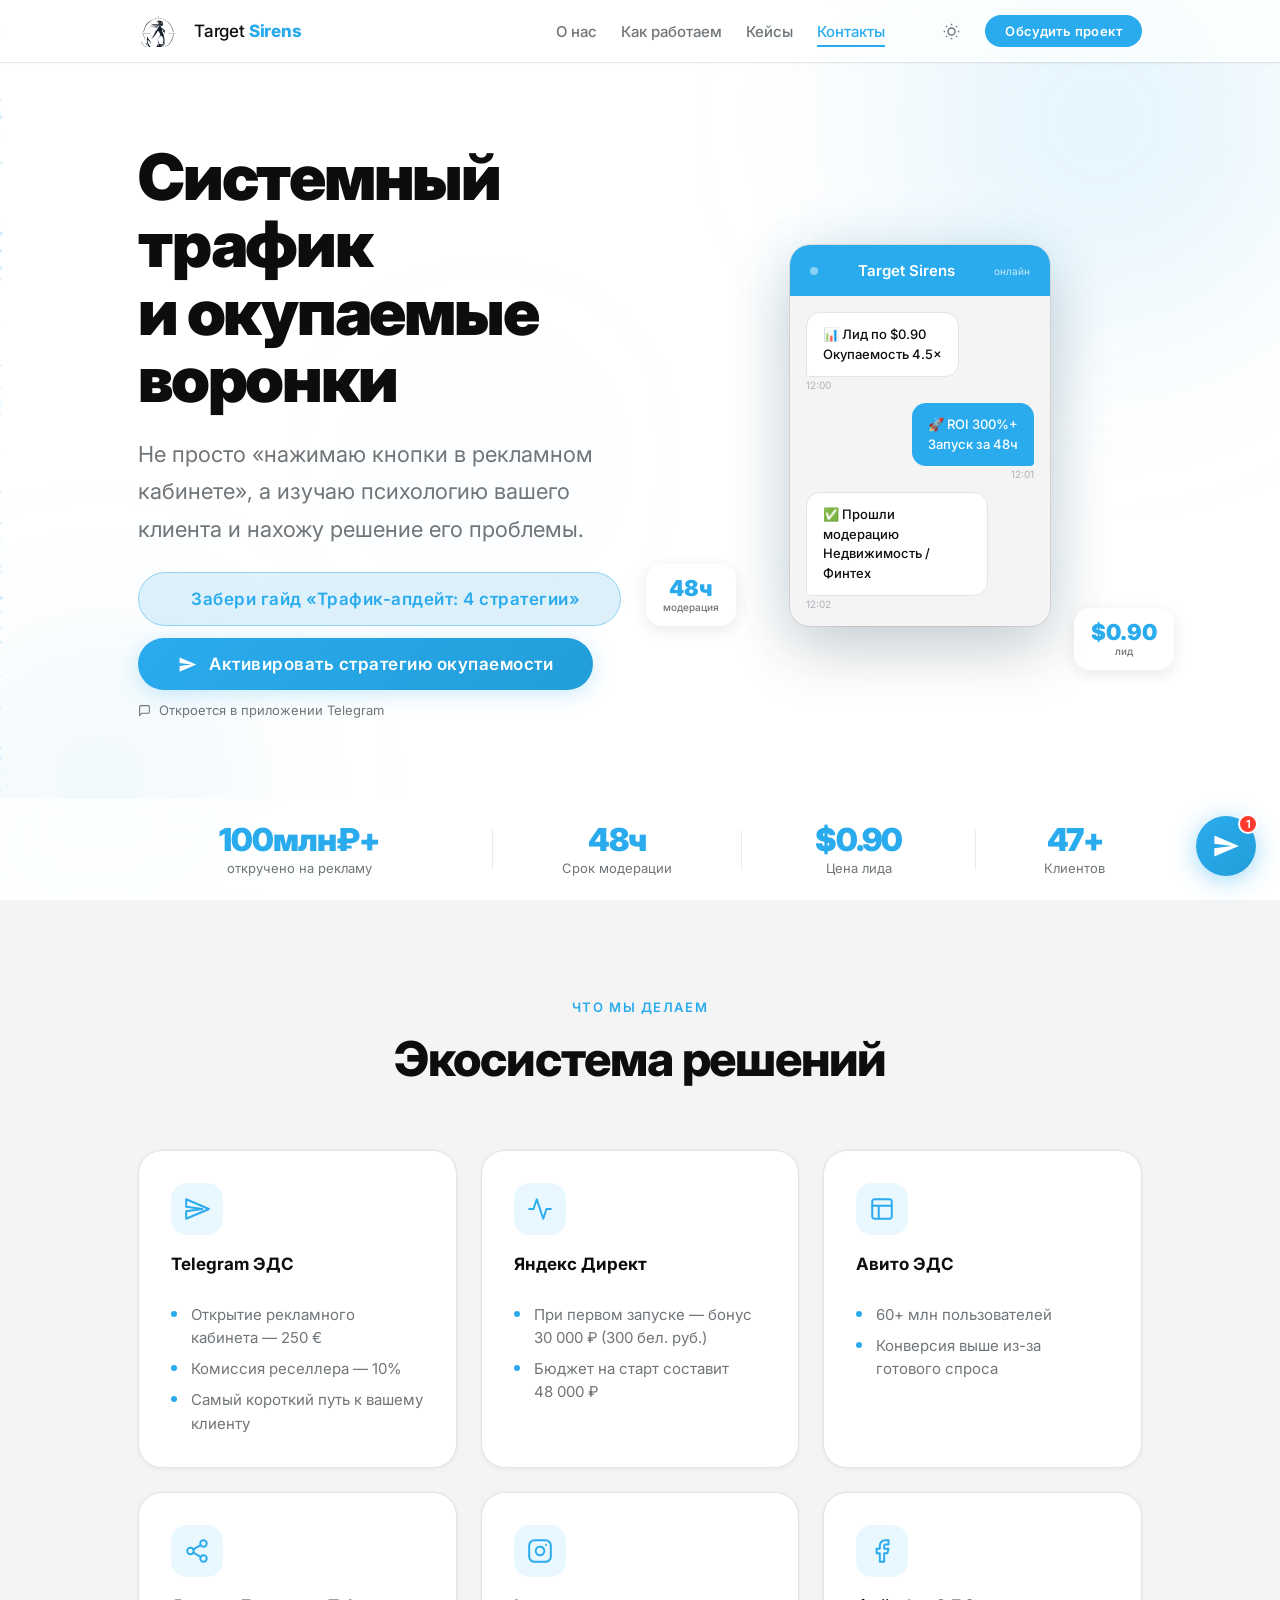
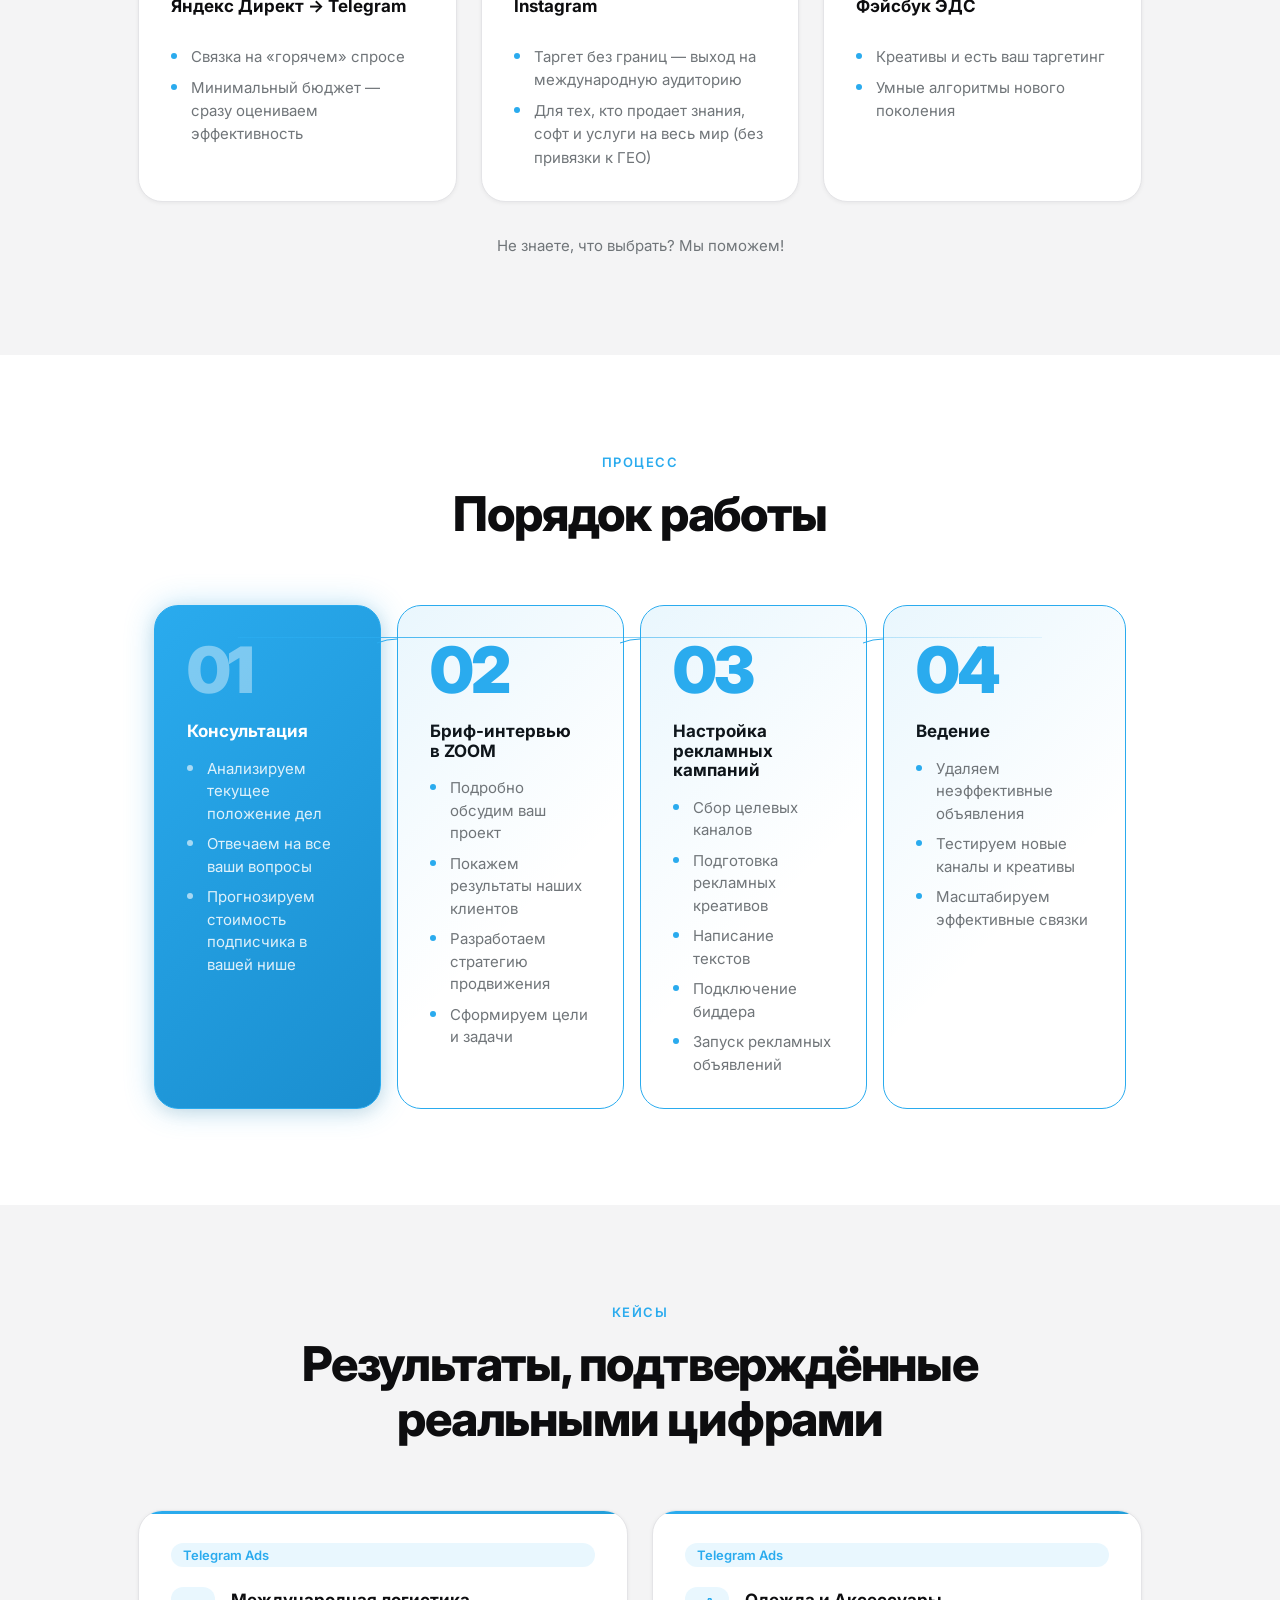
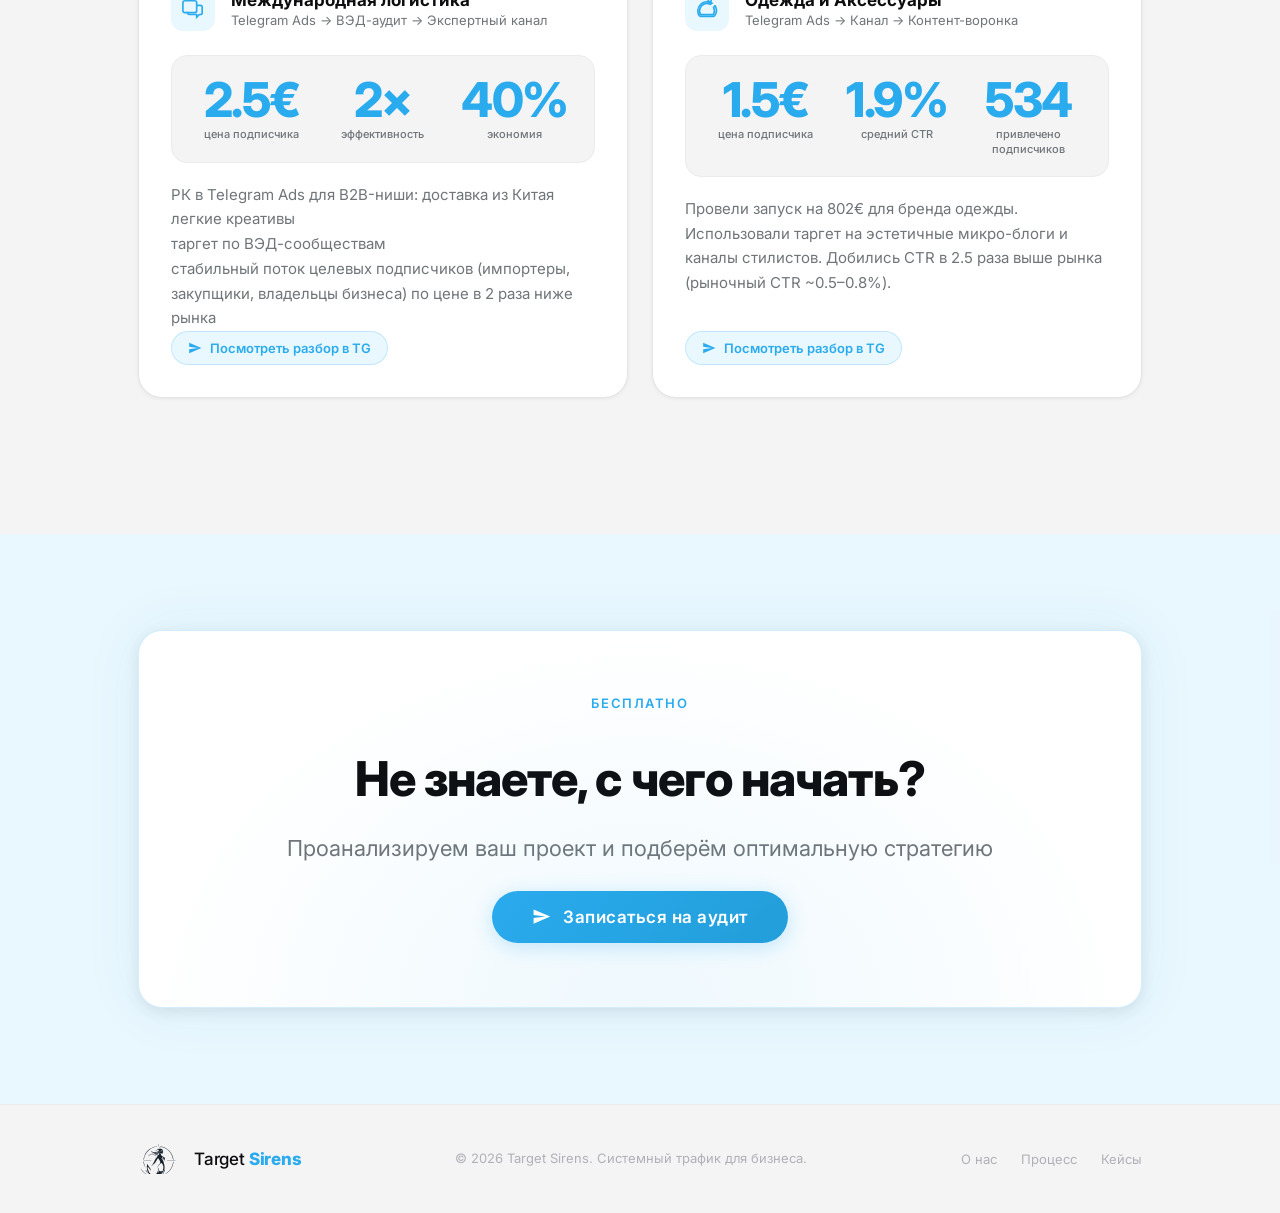
==== commit a0b81de9: "final" ====
--- a/index.html
+++ b/index.html
@@ -75,8 +75,7 @@
       <div class="container hero__inner">
         <div class="hero__content">
           <h1 class="hero__title fade-up" style="--d:0ms">
-            Системный трафик<br>и окупаемые воронки<br>
-            с&nbsp;ROI от&nbsp;<span class="hero__title-accent">300%</span>
+            Системный трафик<br>и окупаемые воронки
           </h1>
 
           <p class="hero__sub fade-up" style="--d:100ms">
@@ -84,11 +83,11 @@
           </p>
 
           <div class="hero__cta-wrap fade-up" style="--d:200ms">
-            <a href="https://t.me/" target="_blank" rel="noopener" class="btn btn--primary btn--lg btn--tg btn--glow hero__btn-pdf">
+            <a href="https://t.me/target_sirens" target="_blank" rel="noopener" class="btn btn--primary btn--lg btn--tg btn--glow hero__btn-pdf">
               <svg width="19" height="19" viewBox="0 0 24 24" fill="currentColor"><path d="M2.01 21L23 12 2.01 3 2 10l15 2-15 2z"/></svg>
-              Заберите PDF-карту 6 прибыльных связок
+              Забери гайд «Трафик-апдейт: 4 стратегии»
             </a>
-            <a href="https://t.me/" target="_blank" rel="noopener" class="btn btn--primary btn--lg btn--tg btn--glow">
+            <a href="https://t.me/TargetSirens" target="_blank" rel="noopener" class="btn btn--primary btn--lg btn--tg btn--glow">
               <svg width="19" height="19" viewBox="0 0 24 24" fill="currentColor"><path d="M2.01 21L23 12 2.01 3 2 10l15 2-15 2z"/></svg>
               Активировать стратегию окупаемости
             </a>
@@ -123,7 +122,7 @@
             </div>
           </div>
           <!-- Floating stats -->
-          <div class="fstat fstat--1"><span class="fstat__num">300%</span><span class="fstat__lbl">ROI</span></div>
+
           <div class="fstat fstat--2"><span class="fstat__num">48ч</span><span class="fstat__lbl">модерация</span></div>
           <div class="fstat fstat--3"><span class="fstat__num">$0.90</span><span class="fstat__lbl">лид</span></div>
         </div>
@@ -133,8 +132,8 @@
       <div class="hero__metrics fade-up" style="--d:340ms">
         <div class="container hero__metrics-inner">
           <div class="hm-item">
-            <span class="hm-num" data-target="300">0</span><span class="hm-sfx">%+</span>
-            <span class="hm-lbl">ROI проектов</span>
+            <span class="hm-num" data-target="100">0</span><span class="hm-sfx">млн₽+</span>
+            <span class="hm-lbl">откручено на рекламу</span>
           </div>
           <div class="hm-divider"></div>
           <div class="hm-item">
@@ -166,50 +165,82 @@
         </div>
 
         <div class="facts__grid facts__grid--6">
+
+          <!-- 1. Telegram Ads -->
           <div class="fact-card reveal" style="--rd:0ms">
             <div class="fact-card__icon">
               <svg width="26" height="26" viewBox="0 0 24 24" fill="none" stroke="var(--color-primary)" stroke-width="1.8" stroke-linecap="round" stroke-linejoin="round"><path d="M2.01 21L23 12 2.01 3 2 10l15 2-15 2z"/></svg>
             </div>
-            <h3>Telegram Ads: Стабильный поток лидов</h3>
-            <p>Вы получаете целевых подписчиков дешевле рынка без риска блокировок.</p>
-          </div>
+            <h3>Telegram ЭДС</h3>
+            <ul class="fact-list">
+              <li>Открытие рекламного кабинета — 250 €</li>
+              <li>Комиссия реселлера — 10%</li>
+              <li>Самый короткий путь к вашему клиенту</li>
+            </ul>
+          </div>
+
+          <!-- 2. Яндекс Директ -->
           <div class="fact-card reveal" style="--rd:60ms">
             <div class="fact-card__icon">
               <svg width="26" height="26" viewBox="0 0 24 24" fill="none" stroke="var(--color-primary)" stroke-width="1.8" stroke-linecap="round" stroke-linejoin="round"><polyline points="22 12 18 12 15 21 9 3 6 12 2 12"/></svg>
             </div>
-            <h3>Яндекс Директ: Нейро-перформанс ерс</h3>
-            <p>ЕПК, Пакск/РСЯ — драйвер перформанс-кампаний для вашего бизнеса.</p>
-          </div>
+            <h3>Яндекс Директ</h3>
+            <ul class="fact-list">
+              <li>При первом запуске — бонус 30 000 ₽ (300 бел. руб.)</li>
+              <li>Бюджет на старт составит 48 000 ₽</li>
+            </ul>
+          </div>
+
+          <!-- 3. Авито -->
           <div class="fact-card reveal" style="--rd:120ms">
             <div class="fact-card__icon">
-              <svg width="26" height="26" viewBox="0 0 24 24" fill="none" stroke="var(--color-primary)" stroke-width="1.8" stroke-linecap="round" stroke-linejoin="round"><circle cx="18" cy="5" r="3"/><circle cx="6" cy="12" r="3"/><circle cx="18" cy="19" r="3"/><line x1="8.59" y1="13.51" x2="15.42" y2="17.49"/><line x1="15.41" y1="6.51" x2="8.59" y2="10.49"/></svg>
-            </div>
-            <h3>Бесшовная Яндекс+Telegram связка</h3>
-            <p>Бесшовный ретаргет клиента, снижаем умную стоимость подписчика.</p>
-          </div>
+              <svg width="26" height="26" viewBox="0 0 24 24" fill="none" stroke="var(--color-primary)" stroke-width="1.8" stroke-linecap="round" stroke-linejoin="round"><rect x="3" y="3" width="18" height="18" rx="2"/><path d="M3 9h18M9 21V9"/></svg>
+            </div>
+            <h3>Авито ЭДС</h3>
+            <ul class="fact-list">
+              <li>60+ млн пользователей</li>
+              <li>Конверсия выше из-за готового спроса</li>
+            </ul>
+          </div>
+
+          <!-- 4. Яндекс → Telegram -->
           <div class="fact-card reveal" style="--rd:180ms">
             <div class="fact-card__icon">
-              <svg width="26" height="26" viewBox="0 0 24 24" fill="none" stroke="var(--color-primary)" stroke-width="1.8" stroke-linecap="round" stroke-linejoin="round"><rect x="3" y="3" width="18" height="18" rx="2"/><path d="M3 9h18M9 21V9"/></svg>
-            </div>
-            <h3>Avito: твёрдо-квази B2B на Авито</h3>
-            <p>Креативы, пробивающие баннерную слепоту. Avito — голубой океан для бизнеса.</p>
-          </div>
+              <svg width="26" height="26" viewBox="0 0 24 24" fill="none" stroke="var(--color-primary)" stroke-width="1.8" stroke-linecap="round" stroke-linejoin="round"><circle cx="18" cy="5" r="3"/><circle cx="6" cy="12" r="3"/><circle cx="18" cy="19" r="3"/><line x1="8.59" y1="13.51" x2="15.42" y2="17.49"/><line x1="15.41" y1="6.51" x2="8.59" y2="10.49"/></svg>
+            </div>
+            <h3>Яндекс Директ → Telegram</h3>
+            <ul class="fact-list">
+              <li>Связка на «горячем» спросе</li>
+              <li>Минимальный бюджет — сразу оцениваем эффективность</li>
+            </ul>
+          </div>
+
+          <!-- 5. Instagram -->
           <div class="fact-card reveal" style="--rd:240ms">
             <div class="fact-card__icon">
-              <svg width="26" height="26" viewBox="0 0 24 24" fill="none" stroke="var(--color-primary)" stroke-width="1.8" stroke-linecap="round" stroke-linejoin="round"><path d="M12 20h9"/><path d="M16.5 3.5a2.121 2.121 0 0 1 3 3L7 19l-4 1 1-4L16.5 3.5z"/></svg>
-            </div>
-            <h3>Эффективные креативы для высоких CTR</h3>
-            <p>Разрабатываем объявления, которые цепляют аудиторию и пробивают баннерную слепоту.</p>
-          </div>
+              <svg width="26" height="26" viewBox="0 0 24 24" fill="none" stroke="var(--color-primary)" stroke-width="1.8" stroke-linecap="round" stroke-linejoin="round"><rect x="2" y="2" width="20" height="20" rx="5"/><path d="M16 11.37A4 4 0 1 1 12.63 8 4 4 0 0 1 16 11.37z"/><line x1="17.5" y1="6.5" x2="17.51" y2="6.5"/></svg>
+            </div>
+            <h3>Instagram</h3>
+            <ul class="fact-list">
+              <li>Таргет без границ — выход на международную аудиторию</li>
+              <li>Для тех, кто продает знания, софт и услуги на весь мир (без привязки к ГЕО)</li>
+            </ul>
+          </div>
+
+          <!-- 6. Facebook -->
           <div class="fact-card reveal" style="--rd:300ms">
             <div class="fact-card__icon">
-              <svg width="26" height="26" viewBox="0 0 24 24" fill="none" stroke="var(--color-primary)" stroke-width="1.8" stroke-linecap="round" stroke-linejoin="round"><path d="M17 21v-2a4 4 0 0 0-4-4H5a4 4 0 0 0-4 4v2"/><circle cx="9" cy="7" r="4"/><path d="M23 21v-2a4 4 0 0 0-3-3.87"/><path d="M16 3.13a4 4 0 0 1 0 7.75"/></svg>
-            </div>
-            <h3>Консалтинг до воронки и результатов</h3>
-            <p>Разбираем СМИ и рекомендуем подходящий под ваш бизнес инструмент.</p>
-          </div>
-        </div>
-        <p class="facts__note reveal">Не знаете, что выбрать? Начните с навигации по кейсам ниже</p>
+              <svg width="26" height="26" viewBox="0 0 24 24" fill="none" stroke="var(--color-primary)" stroke-width="1.8" stroke-linecap="round" stroke-linejoin="round"><path d="M18 2h-3a5 5 0 0 0-5 5v3H7v4h3v8h4v-8h3l1-4h-4V7a1 1 0 0 1 1-1h3z"/></svg>
+            </div>
+            <h3>Фэйсбук ЭДС</h3>
+            <ul class="fact-list">
+              <li>Креативы и есть ваш таргетинг</li>
+              <li>Умные алгоритмы нового поколения</li>
+            </ul>
+          </div>
+
+        </div>
+        <p class="facts__note reveal">Не знаете, что выбрать? Мы поможем!</p>
       </div>
     </section>
 
@@ -304,53 +335,82 @@
       <div class="container">
         <div class="section-head reveal">
           <div class="section-label">Кейсы</div>
-          <h2 class="section-title">Как мы&nbsp;окупаем трафик<br>в&nbsp;реальных цифрах</h2>
-        </div>
-
-        <div class="cases__grid">
-          <article class="case-card reveal" style="--rd:0ms">
-            <div class="case-card__tag">Яндекс Директ</div>
-            <div class="case-card__head">
-              <div class="case-card__ava">
-                <svg width="22" height="22" viewBox="0 0 24 24" fill="none" stroke="currentColor" stroke-width="1.8"><path d="M3 9l9-7 9 7v11a2 2 0 0 1-2 2H5a2 2 0 0 1-2-2z"/><polyline points="9 22 9 12 15 12 15 22"/></svg>
-              </div>
-              <div>
-                <div class="case-card__niche">Международная логистика (B2B)</div>
-                <div class="case-card__sub">Задача: снизить стоимость лида · Яндекс Директ → Прелендинг</div>
-              </div>
-            </div>
-            <div class="case-card__stats">
-              <div class="case-stat"><span class="case-stat__val">$0.90</span><span class="case-stat__key">цена лида</span></div>
-              <div class="case-stat"><span class="case-stat__val">350%</span><span class="case-stat__key">ROI</span></div>
-              <div class="case-stat"><span class="case-stat__val">×4.5</span><span class="case-stat__key">окупаемость</span></div>
-            </div>
-            <a href="https://t.me/" target="_blank" rel="noopener" class="case-card__link">
-              <svg width="14" height="14" viewBox="0 0 24 24" fill="currentColor"><path d="M2.01 21L23 12 2.01 3 2 10l15 2-15 2z"/></svg>
-              Посмотреть разбор этого кейса в TG
-            </a>
-          </article>
-
-          <article class="case-card reveal" style="--rd:140ms">
+          <h2 class="section-title">Результаты, подтверждённые<br>реальными цифрами</h2>
+        </div>
+
+        <!-- Навигация каруселя -->
+        <div class="cases__nav">
+          <button class="cases__arrow cases__arrow--prev" id="cases-prev" aria-label="Назад">
+            <svg width="20" height="20" viewBox="0 0 24 24" fill="none" stroke="currentColor" stroke-width="2.5" stroke-linecap="round"><polyline points="15 18 9 12 15 6"/></svg>
+          </button>
+          <div class="cases__dots" id="cases-dots"></div>
+          <button class="cases__arrow cases__arrow--next" id="cases-next" aria-label="Вперёд">
+            <svg width="20" height="20" viewBox="0 0 24 24" fill="none" stroke="currentColor" stroke-width="2.5" stroke-linecap="round"><polyline points="9 18 15 12 9 6"/></svg>
+          </button>
+        </div>
+
+        <!-- Горизонтальный скролл -->
+        <div class="cases__scroll" id="cases-scroll">
+
+          <!-- Кейс 1 -->
+          <article class="case-card case-card--scroll reveal" style="--rd:0ms">
             <div class="case-card__tag">Telegram Ads</div>
             <div class="case-card__head">
               <div class="case-card__ava">
-                <svg width="22" height="22" viewBox="0 0 24 24" fill="none" stroke="currentColor" stroke-width="1.8"><path d="M2.01 21L23 12 2.01 3 2 10l15 2-15 2z"/></svg>
+                <svg width="22" height="22" viewBox="0 0 24 24" fill="none" stroke="currentColor" stroke-width="1.8"><rect x="1" y="3" width="15" height="13" rx="2"/><path d="M16 8h4a2 2 0 0 1 2 2v6a2 2 0 0 1-2 2h-1l-3 3v-3H8a2 2 0 0 1-2-2v-1"/></svg>
               </div>
               <div>
-                <div class="case-card__niche">Инфобизнес (Одежда)</div>
-                <div class="case-card__sub">Задача: продажа курса · Telegram Ads → Чат-бот</div>
+                <div class="case-card__niche">Международная логистика</div>
+                <div class="case-card__sub">Telegram Ads → ВЭД-аудит → Экспертный канал</div>
               </div>
             </div>
             <div class="case-card__stats">
-              <div class="case-stat"><span class="case-stat__val">1.5€</span><span class="case-stat__key">цена подписки</span></div>
-              <div class="case-stat"><span class="case-stat__val">1.8%</span><span class="case-stat__key">CTR</span></div>
-              <div class="case-stat"><span class="case-stat__val">×3.8</span><span class="case-stat__key">ROMI</span></div>
-            </div>
-            <a href="https://t.me/" target="_blank" rel="noopener" class="case-card__link">
+              <div class="case-stat"><span class="case-stat__val">2.5€</span><span class="case-stat__key">цена подписчика</span></div>
+              <div class="case-stat"><span class="case-stat__val">2×</span><span class="case-stat__key">эффективность</span></div>
+              <div class="case-stat"><span class="case-stat__val">40%</span><span class="case-stat__key">экономия</span></div>
+            </div>
+            <div class="case-card__desc">
+              <p class="case-card__desc-title">РК в Telegram Ads для B2B-ниши: доставка из Китая</p>
+              <ul class="case-card__list">
+                <li>легкие креативы</li>
+                <li>таргет по ВЭД-сообществам</li>
+                <li>стабильный поток целевых подписчиков (импортеры, закупщики, владельцы бизнеса) по цене в 2 раза ниже рынка</li>
+              </ul>
+            </div>
+            <a href="https://t.me/target_sirens/74" target="_blank" rel="noopener" class="case-card__link">
               <svg width="14" height="14" viewBox="0 0 24 24" fill="currentColor"><path d="M2.01 21L23 12 2.01 3 2 10l15 2-15 2z"/></svg>
-              Посмотреть разбор этого кейса в TG
+              Посмотреть разбор в TG
             </a>
           </article>
+
+          <!-- Кейс 2 -->
+          <article class="case-card case-card--scroll reveal" style="--rd:80ms">
+            <div class="case-card__tag">Telegram Ads</div>
+            <div class="case-card__head">
+              <div class="case-card__ava">
+                <svg width="22" height="22" viewBox="0 0 24 24" fill="none" stroke="currentColor" stroke-width="1.8"><path d="M20.38 8.57l-1.23 1.85a8 8 0 0 1-.22 7.58H5.07A8 8 0 0 1 15.58 6.85l1.85-1.23A10 10 0 0 0 3.35 19a2 2 0 0 0 1.72 1h13.85a2 2 0 0 0 1.74-1 10 10 0 0 0 .27-10.44z"/><path d="M13.5 3a1.5 1.5 0 0 0 3 0v-1a1.5 1.5 0 0 0-3 0v1z"/></svg>
+              </div>
+              <div>
+                <div class="case-card__niche">Одежда и Аксессуары</div>
+                <div class="case-card__sub">Telegram Ads → Канал → Контент-воронка</div>
+              </div>
+            </div>
+            <div class="case-card__stats">
+              <div class="case-stat"><span class="case-stat__val">1.5€</span><span class="case-stat__key">цена подписчика</span></div>
+              <div class="case-stat"><span class="case-stat__val">1.9%</span><span class="case-stat__key">средний CTR</span></div>
+              <div class="case-stat"><span class="case-stat__val">534</span><span class="case-stat__key">привлечено подписчиков</span></div>
+            </div>
+            <div class="case-card__desc">
+              <p class="case-card__desc-title">Провели запуск на 802€ для бренда одежды. Использовали таргет на эстетичные микро-блоги и каналы стилистов. Добились CTR в 2.5 раза выше рынка (рыночный CTR ~0.5–0.8%).</p>
+            </div>
+            <a href="https://t.me/target_sirens/74" target="_blank" rel="noopener" class="case-card__link">
+              <svg width="14" height="14" viewBox="0 0 24 24" fill="currentColor"><path d="M2.01 21L23 12 2.01 3 2 10l15 2-15 2z"/></svg>
+              Посмотреть разбор в TG
+            </a>
+          </article>
+
+
+
         </div>
 
         <div id="contact"></div>
@@ -365,10 +425,10 @@
         <div class="diag__inner reveal">
           <div class="section-label">Бесплатно</div>
           <h2 class="diag__title">Не знаете, с чего начать?</h2>
-          <p class="diag__sub">Запишитесь на 15-минутную диагностику.<br>Разберём ваш проект и подберём 1-2 связки для старта</p>
-          <a href="https://t.me/" target="_blank" rel="noopener" class="btn btn--primary btn--lg btn--tg btn--glow">
+          <p class="diag__sub">Проанализируем ваш проект и подберём оптимальную стратегию</p>
+          <a href="https://t.me/TargetSirens" target="_blank" rel="noopener" class="btn btn--primary btn--lg btn--tg btn--glow">
             <svg width="19" height="19" viewBox="0 0 24 24" fill="currentColor"><path d="M2.01 21L23 12 2.01 3 2 10l15 2-15 2z"/></svg>
-            Записаться на диагностику в Telegram
+            Записаться на аудит
           </a>
         </div>
       </div>
@@ -417,7 +477,7 @@
           Привет! 👋 Готовы обсудить ваш проект.<br>Напишите нам в Telegram — ответим в течение 15 минут.
         </div>
       </div>
-      <a href="https://t.me/" target="_blank" rel="noopener" class="tg-bubble__btn">
+      <a href="https://t.me/TargetSirens" target="_blank" rel="noopener" class="tg-bubble__btn">
         <svg width="16" height="16" viewBox="0 0 24 24" fill="currentColor"><path d="M2.01 21L23 12 2.01 3 2 10l15 2-15 2z"/></svg>
         Написать в Telegram
       </a>
--- a/style.css
+++ b/style.css
@@ -514,9 +514,9 @@
 
 .step__connector {
   position:absolute;
-  top: 28px;
+  top: 30px;
   right: -20px;
-  width:60px;
+  width:40px;
   z-index:2;
   pointer-events:none;
 }
@@ -1138,3 +1138,208 @@
   /* Порядок работы — убрать лишний padding с сетки */
   .process__steps { padding-inline: 0; }
 }
+
+/* ===========================
+   ГОРИЗОНТАЛЬНЫЙ СКРОЛЛ КЕЙСОВ
+   =========================== */
+.cases__scroll {
+  display: flex;
+  gap: var(--sp-5);
+  overflow-x: auto;
+  scroll-snap-type: x mandatory;
+  -webkit-overflow-scrolling: touch;
+  padding-bottom: var(--sp-4);
+  margin-bottom: clamp(var(--sp-6), 4vw, var(--sp-10));
+  scrollbar-width: thin;
+  scrollbar-color: var(--color-primary) var(--color-surface2);
+}
+
+.cases__scroll::-webkit-scrollbar { height: 4px; }
+.cases__scroll::-webkit-scrollbar-track { background: var(--color-surface2); border-radius: 2px; }
+.cases__scroll::-webkit-scrollbar-thumb { background: var(--color-primary); border-radius: 2px; }
+
+.case-card--scroll {
+  flex: 0 0 calc(50% - var(--sp-3));
+  scroll-snap-align: start;
+  min-width: 300px;
+}
+
+@media (max-width: 700px) {
+  .case-card--scroll {
+    flex: 0 0 85vw;
+  }
+}
+
+/* ===========================
+   СПИСКИ В КАРТОЧКАХ ЭКОСИСТЕМЫ
+   =========================== */
+.fact-list {
+  display: flex;
+  flex-direction: column;
+  gap: var(--sp-2);
+  padding: 0;
+  margin: 0;
+}
+
+.fact-list li {
+  font-size: var(--text-sm);
+  color: var(--color-muted);
+  line-height: 1.55;
+  padding-left: var(--sp-5);
+  position: relative;
+}
+
+.fact-list li::before {
+  content: '';
+  position: absolute;
+  left: 0;
+  top: 8px;
+  width: 6px;
+  height: 6px;
+  border-radius: 50%;
+  background: var(--color-primary);
+  flex-shrink: 0;
+}
+
+.step--active .fact-list li { color: rgba(255,255,255,.85); }
+.step--active .fact-list li::before { background: rgba(255,255,255,.6); }
+
+/* ===========================
+   КАРУСЕЛЬ КЕЙСОВ — КРАСИВАЯ
+   =========================== */
+
+/* Навигация */
+.cases__nav {
+  display: flex;
+  align-items: center;
+  justify-content: center;
+  gap: var(--sp-5);
+  margin-bottom: var(--sp-6);
+}
+
+.cases__arrow {
+  width: 44px; height: 44px;
+  border-radius: 50%;
+  border: 1.5px solid var(--color-border);
+  background: var(--color-surface);
+  color: var(--color-text-muted, var(--color-muted));
+  display: flex; align-items: center; justify-content: center;
+  cursor: pointer;
+  transition: background var(--t-ui), border-color var(--t-ui),
+              color var(--t-ui), transform var(--t-ui), box-shadow var(--t-ui);
+  flex-shrink: 0;
+}
+.cases__arrow:hover:not(:disabled) {
+  border-color: var(--color-primary);
+  color: var(--color-primary);
+  background: var(--color-primary-bg);
+  transform: scale(1.08);
+  box-shadow: 0 0 0 4px var(--color-primary-bg);
+}
+.cases__arrow:active:not(:disabled) { transform: scale(0.96); }
+.cases__arrow:disabled { opacity: 0.3; cursor: not-allowed; }
+
+/* Точки */
+.cases__dots {
+  display: flex;
+  gap: var(--sp-2);
+  align-items: center;
+}
+.cases__dot {
+  width: 8px; height: 8px;
+  border-radius: 50%;
+  background: var(--color-border);
+  cursor: pointer;
+  transition: background var(--t-ui), transform var(--t-ui), width var(--t-ui);
+  border: none;
+  padding: 0;
+}
+.cases__dot.active {
+  background: var(--color-primary);
+  transform: scale(1.2);
+  width: 22px;
+  border-radius: var(--r-full);
+}
+
+/* Обёртка скролла */
+.cases__scroll {
+  display: flex;
+  gap: var(--sp-5);
+  overflow-x: auto;
+  scroll-snap-type: x mandatory;
+  -webkit-overflow-scrolling: touch;
+  scroll-behavior: smooth;
+  padding-bottom: var(--sp-2);
+  /* Скрываем скроллбар визуально */
+  scrollbar-width: none;
+  -ms-overflow-style: none;
+}
+.cases__scroll::-webkit-scrollbar { display: none; }
+
+/* Карточка в карусели */
+.case-card--scroll {
+  flex: 0 0 calc(50% - var(--sp-3));
+  scroll-snap-align: start;
+  min-width: 300px;
+  /* Анимация появления при входе во вью */
+  transition:
+    border-color var(--t-ui),
+    box-shadow var(--t-ui),
+    transform 0.4s var(--ease-out),
+    opacity 0.4s var(--ease-out);
+}
+
+/* Неактивные карточки чуть тускнее */
+.case-card--scroll.is-offscreen {
+  opacity: 0.45;
+  transform: scale(0.97);
+}
+
+@media (max-width: 700px) {
+  .case-card--scroll {
+    flex: 0 0 88vw;
+  }
+}
+
+/* ===========================
+   КЕЙСЫ: сетка на десктопе, карусель на мобилке
+   =========================== */
+
+/* Навигация (стрелки + точки) — только на мобилке */
+.cases__nav { display: none; }
+
+/* На десктопе — обычная сетка 2x2 */
+@media (min-width: 701px) {
+  .cases__scroll {
+    display: grid !important;
+    grid-template-columns: repeat(2, 1fr);
+    gap: var(--sp-6);
+    overflow: visible !important;
+    scroll-snap-type: none;
+    padding-bottom: 0;
+  }
+
+  .case-card--scroll {
+    flex: none !important;
+    min-width: 0 !important;
+    width: auto !important;
+    opacity: 1 !important;
+    transform: none !important;
+  }
+
+  .case-card--scroll.is-offscreen {
+    opacity: 1 !important;
+    transform: none !important;
+  }
+}
+
+/* На мобилке — карусель */
+@media (max-width: 700px) {
+  .cases__nav { display: flex; }
+
+  .cases__scroll {
+    display: flex !important;
+    overflow-x: auto !important;
+    scroll-snap-type: x mandatory;
+  }
+}
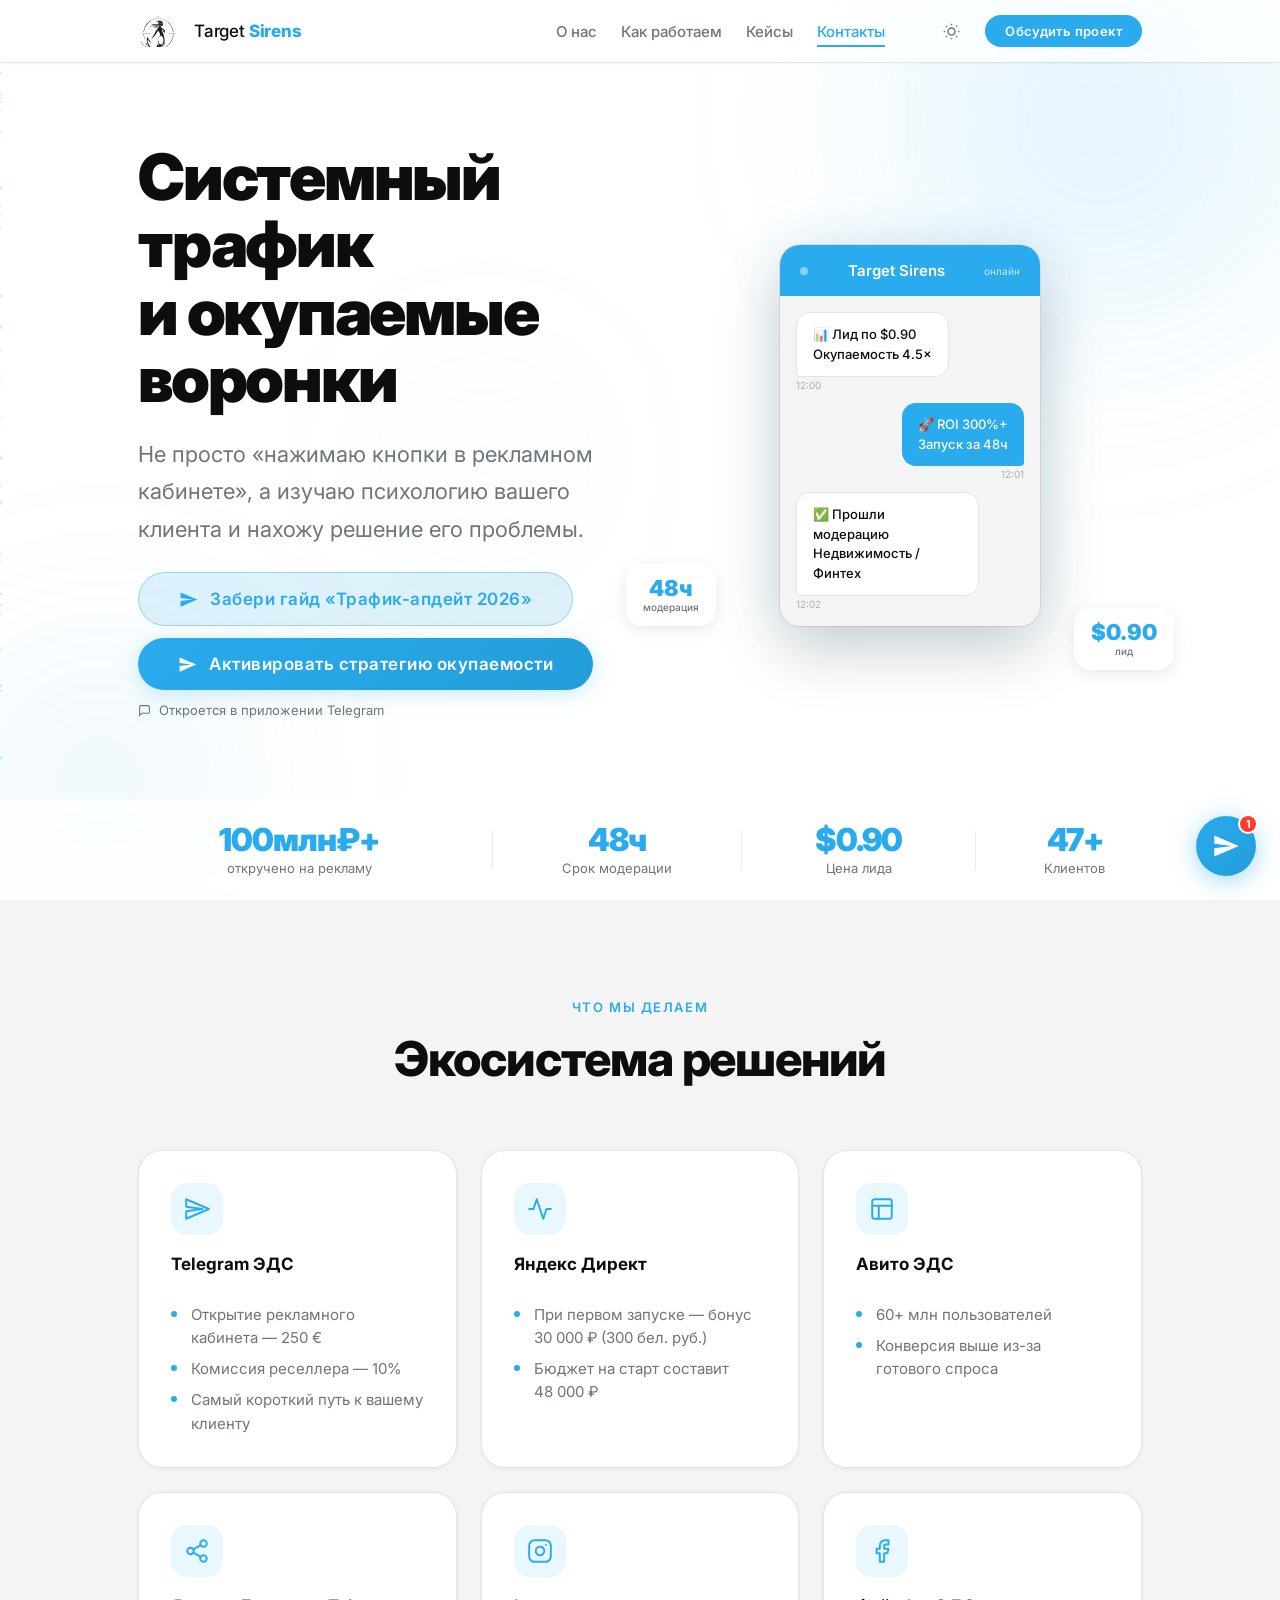
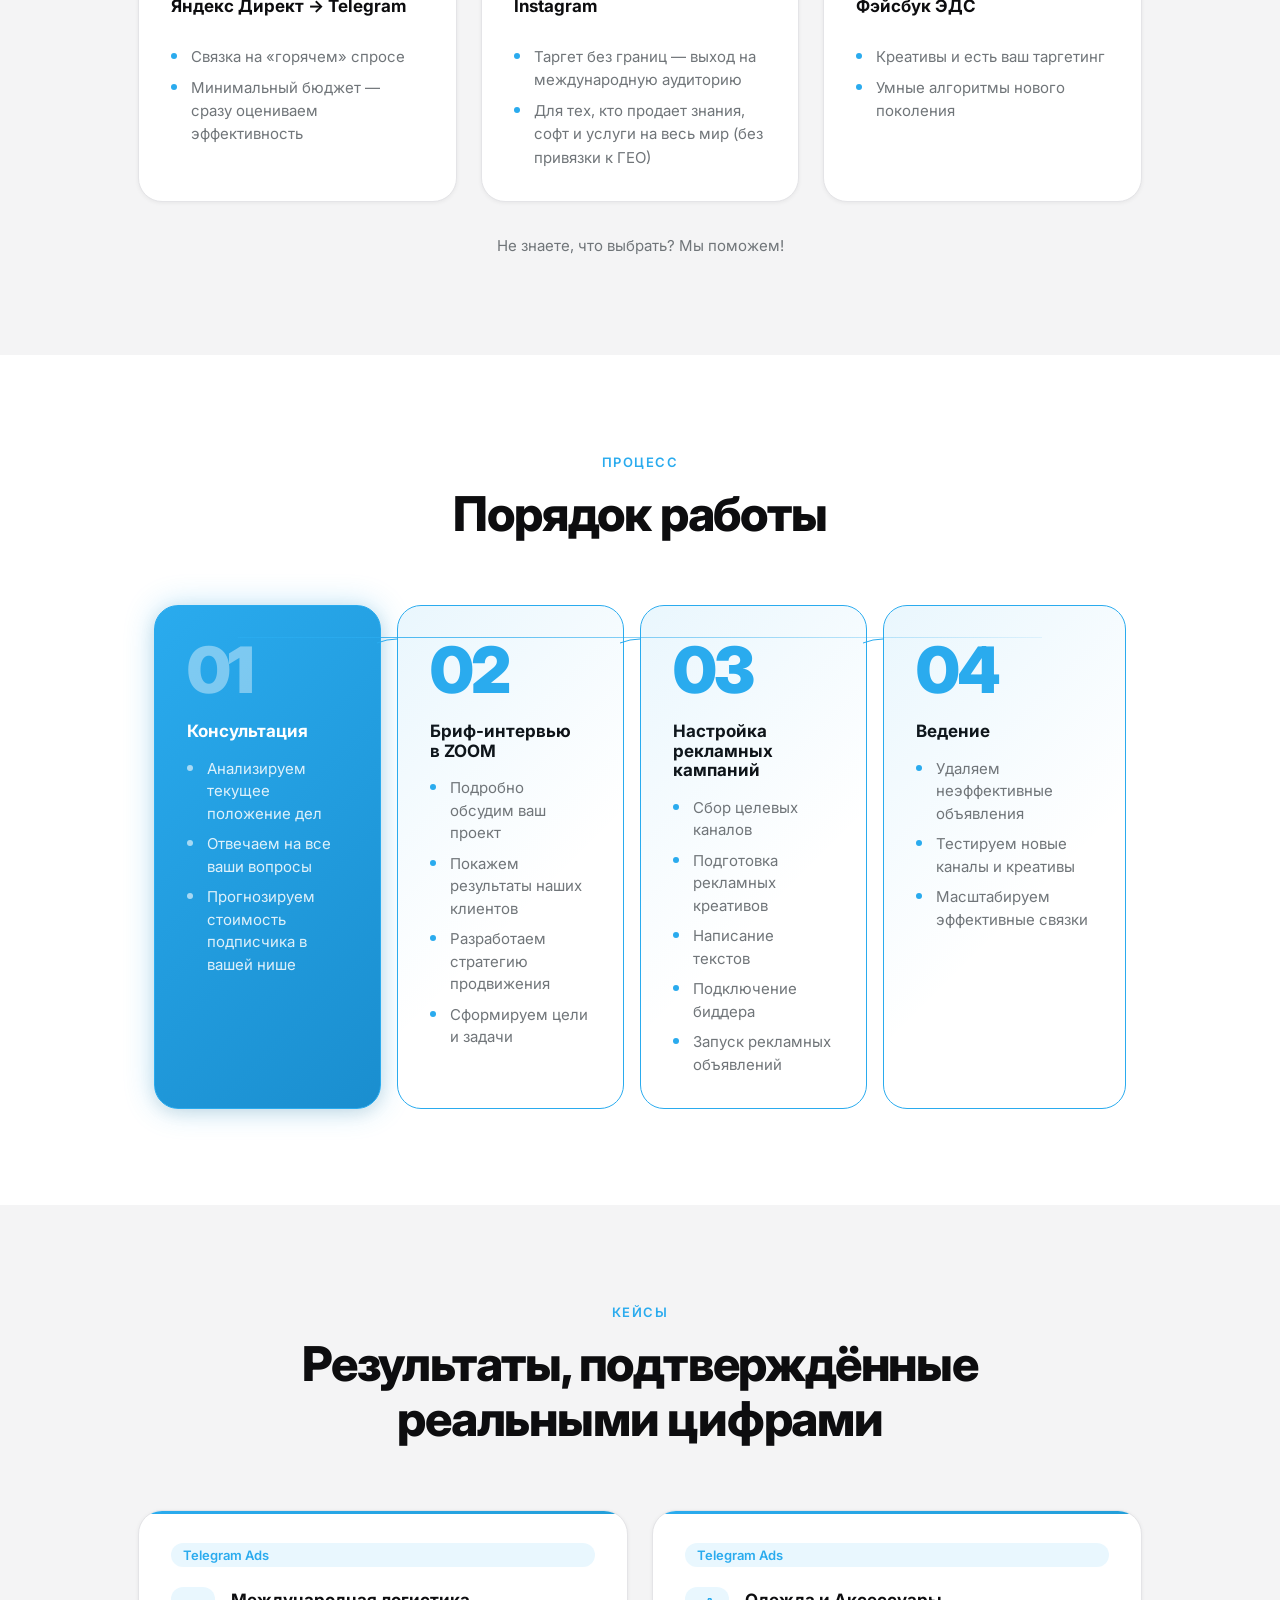
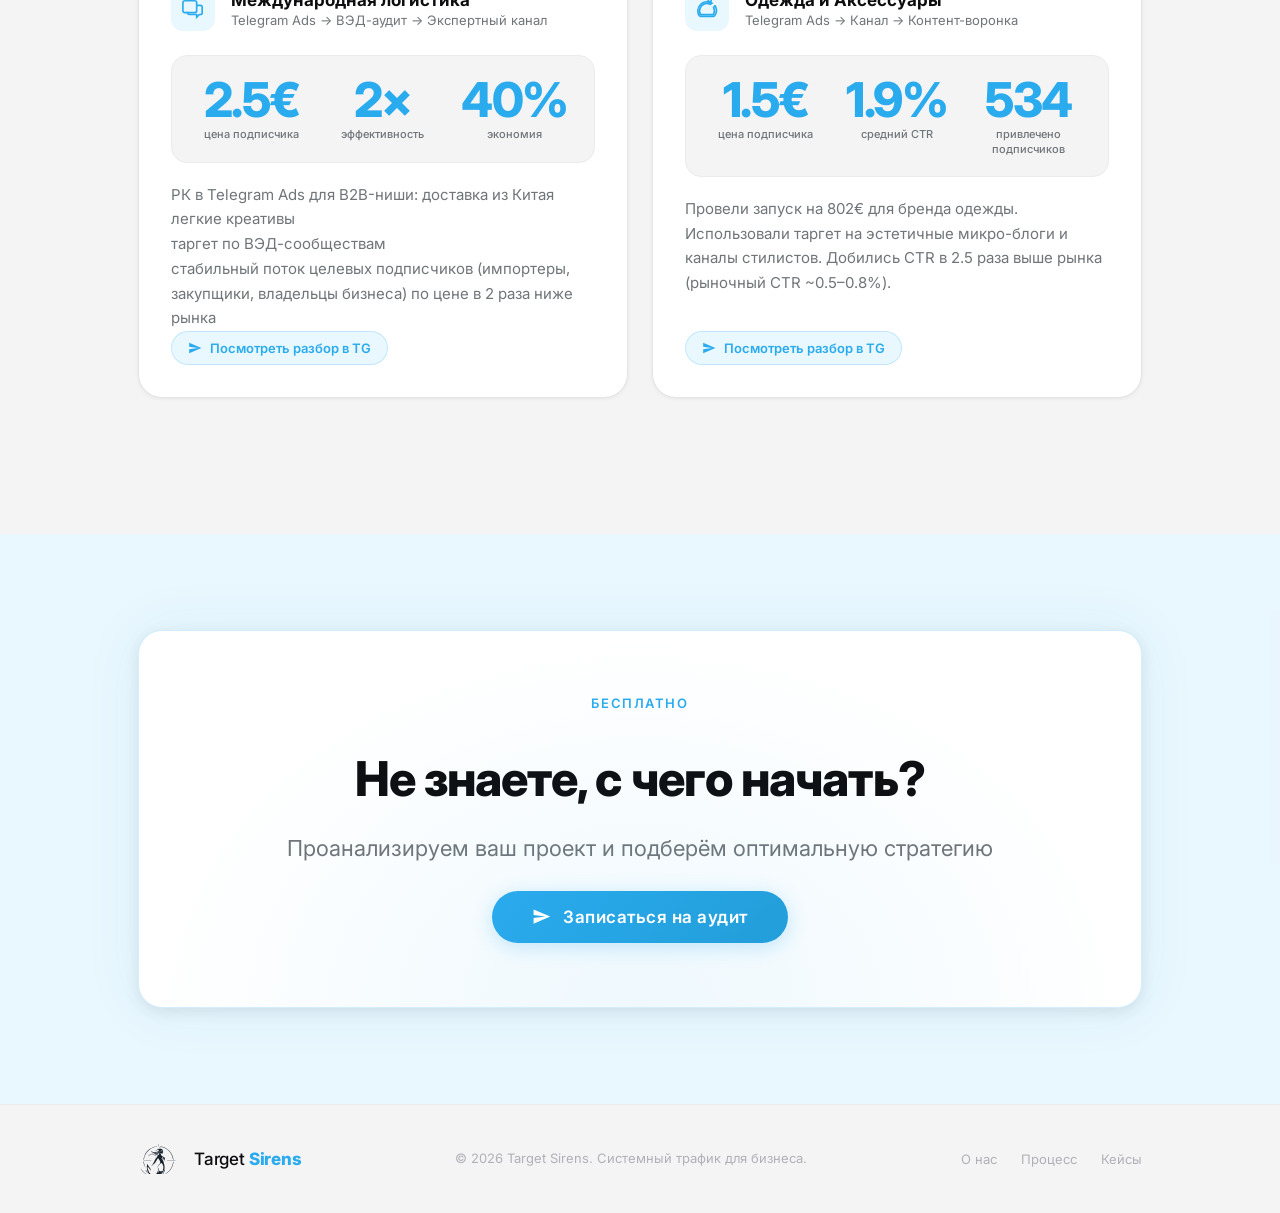
==== commit 366153af: "naming fix" ====
--- a/index.html
+++ b/index.html
@@ -85,9 +85,9 @@
           <div class="hero__cta-wrap fade-up" style="--d:200ms">
             <a href="https://t.me/target_sirens" target="_blank" rel="noopener" class="btn btn--primary btn--lg btn--tg btn--glow hero__btn-pdf">
               <svg width="19" height="19" viewBox="0 0 24 24" fill="currentColor"><path d="M2.01 21L23 12 2.01 3 2 10l15 2-15 2z"/></svg>
-              Забери гайд «Трафик-апдейт: 4 стратегии»
+              Забери гайд «Трафик-апдейт 2026»
             </a>
-            <a href="https://t.me/TargetSirens" target="_blank" rel="noopener" class="btn btn--primary btn--lg btn--tg btn--glow">
+            <a href="https://t.me/target_sirens" target="_blank" rel="noopener" class="btn btn--primary btn--lg btn--tg btn--glow">
               <svg width="19" height="19" viewBox="0 0 24 24" fill="currentColor"><path d="M2.01 21L23 12 2.01 3 2 10l15 2-15 2z"/></svg>
               Активировать стратегию окупаемости
             </a>
@@ -426,7 +426,7 @@
           <div class="section-label">Бесплатно</div>
           <h2 class="diag__title">Не знаете, с чего начать?</h2>
           <p class="diag__sub">Проанализируем ваш проект и подберём оптимальную стратегию</p>
-          <a href="https://t.me/TargetSirens" target="_blank" rel="noopener" class="btn btn--primary btn--lg btn--tg btn--glow">
+          <a href="https://t.me/target_sirens" target="_blank" rel="noopener" class="btn btn--primary btn--lg btn--tg btn--glow">
             <svg width="19" height="19" viewBox="0 0 24 24" fill="currentColor"><path d="M2.01 21L23 12 2.01 3 2 10l15 2-15 2z"/></svg>
             Записаться на аудит
           </a>
@@ -477,7 +477,7 @@
           Привет! 👋 Готовы обсудить ваш проект.<br>Напишите нам в Telegram — ответим в течение 15 минут.
         </div>
       </div>
-      <a href="https://t.me/TargetSirens" target="_blank" rel="noopener" class="tg-bubble__btn">
+      <a href="https://t.me/target_sirens" target="_blank" rel="noopener" class="tg-bubble__btn">
         <svg width="16" height="16" viewBox="0 0 24 24" fill="currentColor"><path d="M2.01 21L23 12 2.01 3 2 10l15 2-15 2z"/></svg>
         Написать в Telegram
       </a>
--- a/style.css
+++ b/style.css
@@ -364,6 +364,8 @@
 
 .hero__title {
   font-size:var(--text-3xl); font-weight:900;
+  overflow-wrap: break-word;
+  word-break: break-word;
   color:var(--color-text); letter-spacing:-.035em; line-height:1.05;
 }
 .hero__title-accent {
@@ -1031,7 +1033,6 @@
 @media (max-width: 860px) {
   .facts__grid--6 { grid-template-columns: 1fr 1fr; }
 }
-
 @media (max-width: 520px) {
   .facts__grid--6 { grid-template-columns: 1fr; }
 }
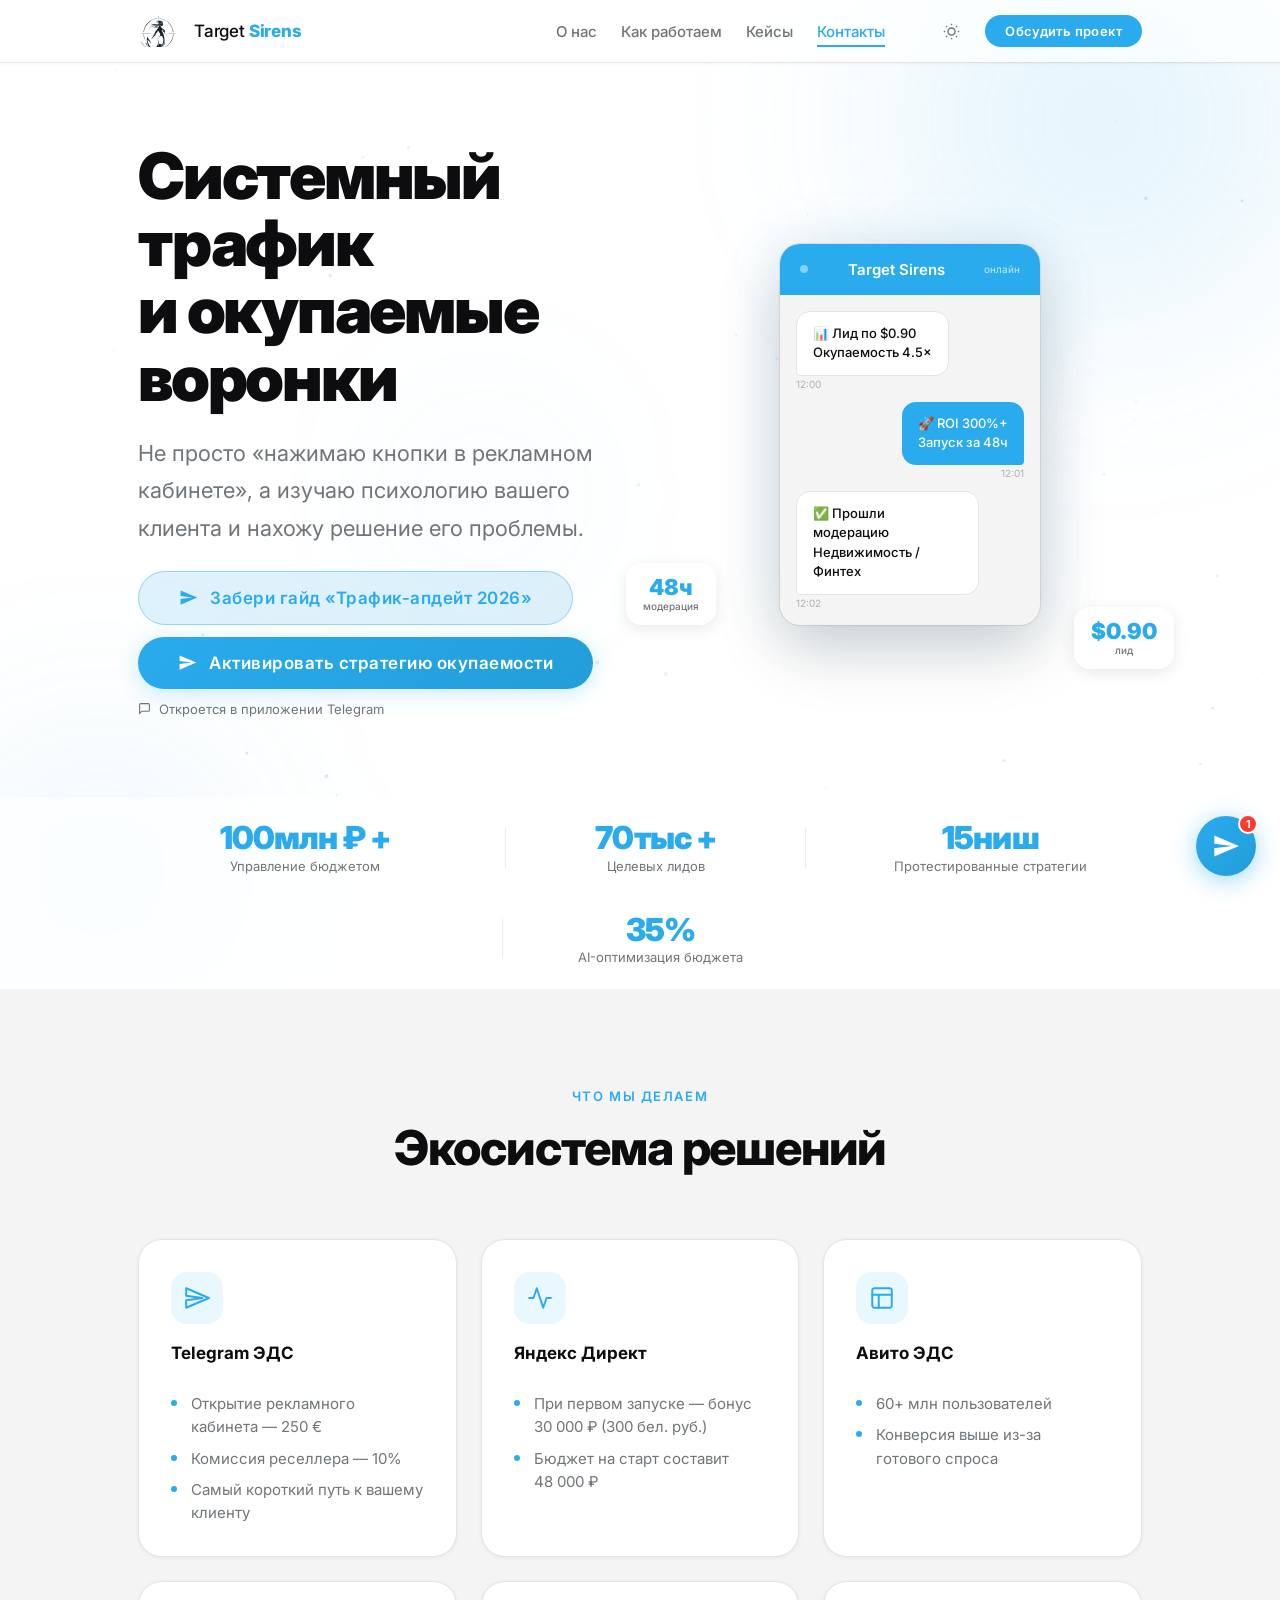
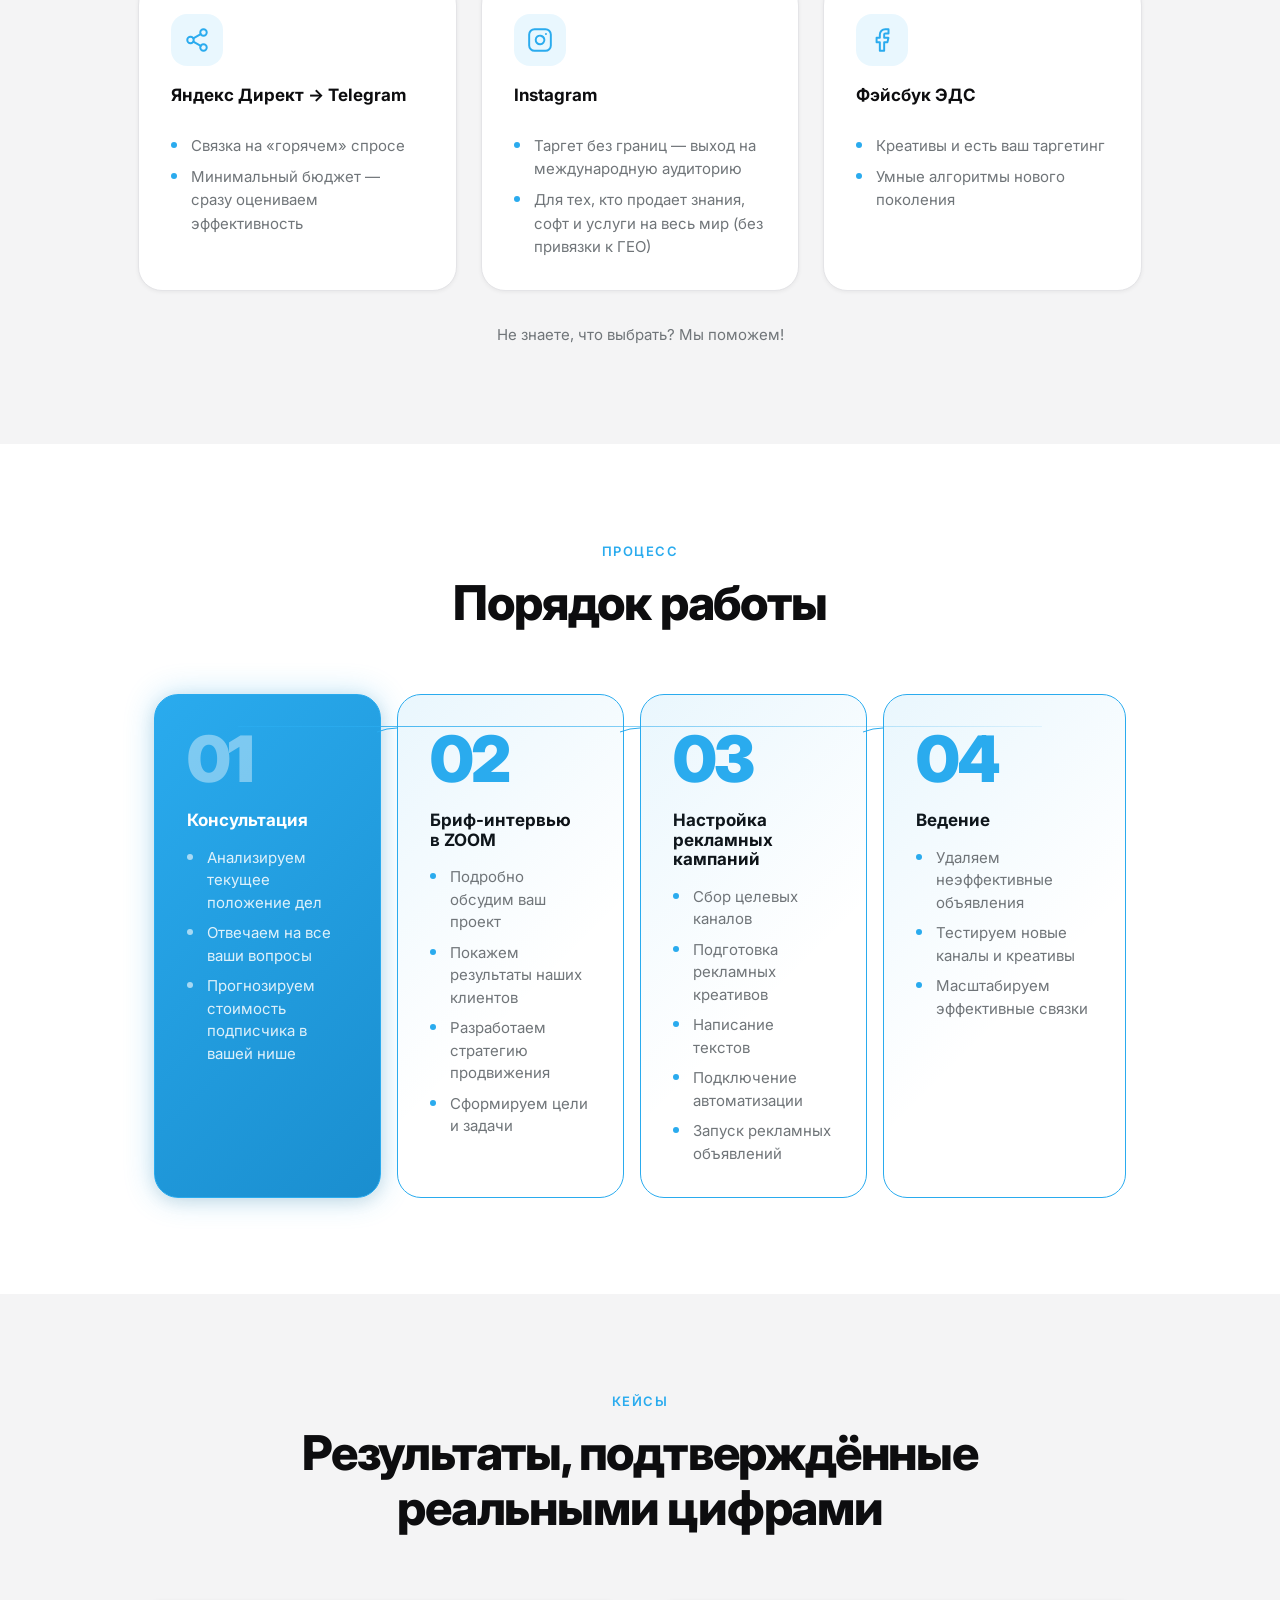
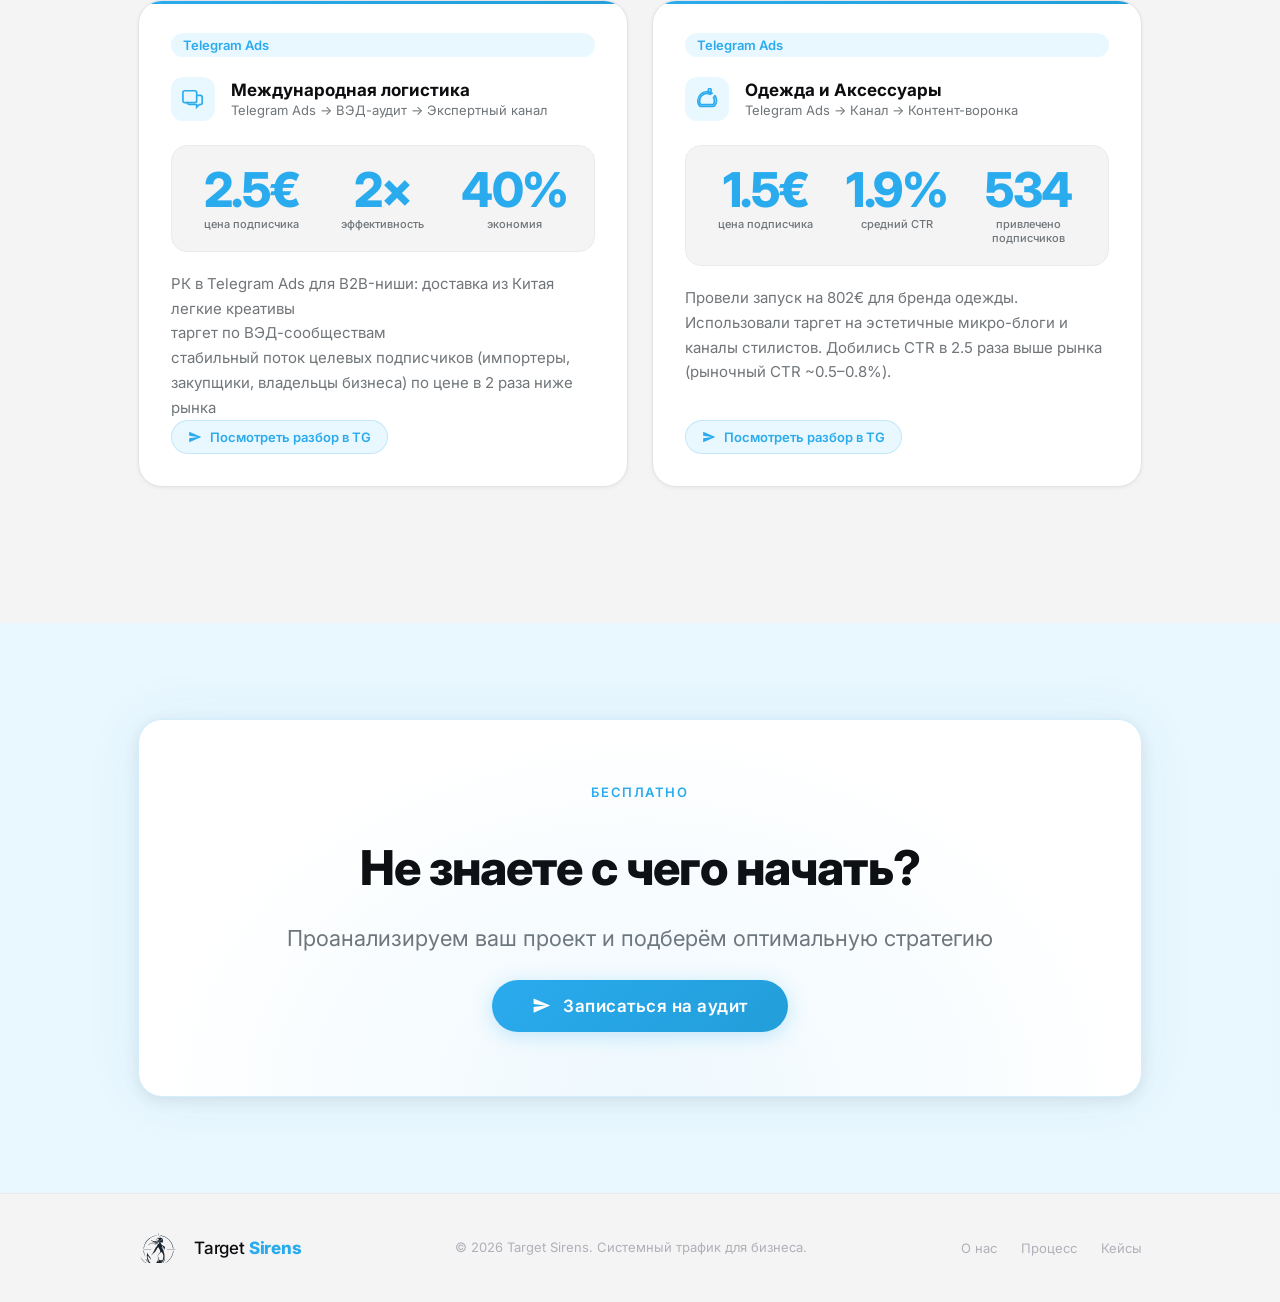
==== commit eee24f7d: "linsk+semantic mistaks" ====
--- a/index.html
+++ b/index.html
@@ -132,23 +132,23 @@
       <div class="hero__metrics fade-up" style="--d:340ms">
         <div class="container hero__metrics-inner">
           <div class="hm-item">
-            <span class="hm-num" data-target="100">0</span><span class="hm-sfx">млн₽+</span>
-            <span class="hm-lbl">откручено на рекламу</span>
+            <span class="hm-num" data-target="100">0</span><span class="hm-sfx">млн ₽ +</span>
+            <span class="hm-lbl">Управление бюджетом</span>
           </div>
           <div class="hm-divider"></div>
           <div class="hm-item">
-            <span class="hm-num" data-target="48">0</span><span class="hm-sfx">ч</span>
-            <span class="hm-lbl">Срок модерации</span>
+            <span class="hm-num" data-target="70 ">0</span><span class="hm-sfx"> тыс +</span>
+            <span class="hm-lbl">Целевых лидов</span>
           </div>
           <div class="hm-divider"></div>
           <div class="hm-item">
-            <span class="hm-prefix">$</span><span class="hm-num" data-target="0.90" data-decimal="2">0</span>
-            <span class="hm-lbl">Цена лида</span>
+            <span class="hm-num" data-target="15">0</span><span class="hm-sfx">ниш</span>
+            <span class="hm-lbl">Протестированные стратегии</span>
           </div>
           <div class="hm-divider"></div>
           <div class="hm-item">
-            <span class="hm-num" data-target="47">0</span><span class="hm-sfx">+</span>
-            <span class="hm-lbl">Клиентов</span>
+            <span class="hm-num" data-target="35">0</span><span class="hm-sfx">%</span>
+            <span class="hm-lbl">AI-оптимизация бюджета</span>
           </div>
         </div>
       </div>
@@ -303,7 +303,7 @@
                   <li>Сбор целевых каналов</li>
                   <li>Подготовка рекламных креативов</li>
                   <li>Написание текстов</li>
-                  <li>Подключение биддера</li>
+                  <li>Подключение автоматизации</li>
                   <li>Запуск рекламных объявлений</li>
                 </ul>
               </div>
@@ -377,7 +377,7 @@
                 <li>стабильный поток целевых подписчиков (импортеры, закупщики, владельцы бизнеса) по цене в 2 раза ниже рынка</li>
               </ul>
             </div>
-            <a href="https://t.me/target_sirens/74" target="_blank" rel="noopener" class="case-card__link">
+            <a href="https://t.me/target_sirens/78" target="_blank" rel="noopener" class="case-card__link">
               <svg width="14" height="14" viewBox="0 0 24 24" fill="currentColor"><path d="M2.01 21L23 12 2.01 3 2 10l15 2-15 2z"/></svg>
               Посмотреть разбор в TG
             </a>
@@ -424,7 +424,7 @@
       <div class="container">
         <div class="diag__inner reveal">
           <div class="section-label">Бесплатно</div>
-          <h2 class="diag__title">Не знаете, с чего начать?</h2>
+          <h2 class="diag__title">Не знаете с чего начать?</h2>
           <p class="diag__sub">Проанализируем ваш проект и подберём оптимальную стратегию</p>
           <a href="https://t.me/target_sirens" target="_blank" rel="noopener" class="btn btn--primary btn--lg btn--tg btn--glow">
             <svg width="19" height="19" viewBox="0 0 24 24" fill="currentColor"><path d="M2.01 21L23 12 2.01 3 2 10l15 2-15 2z"/></svg>
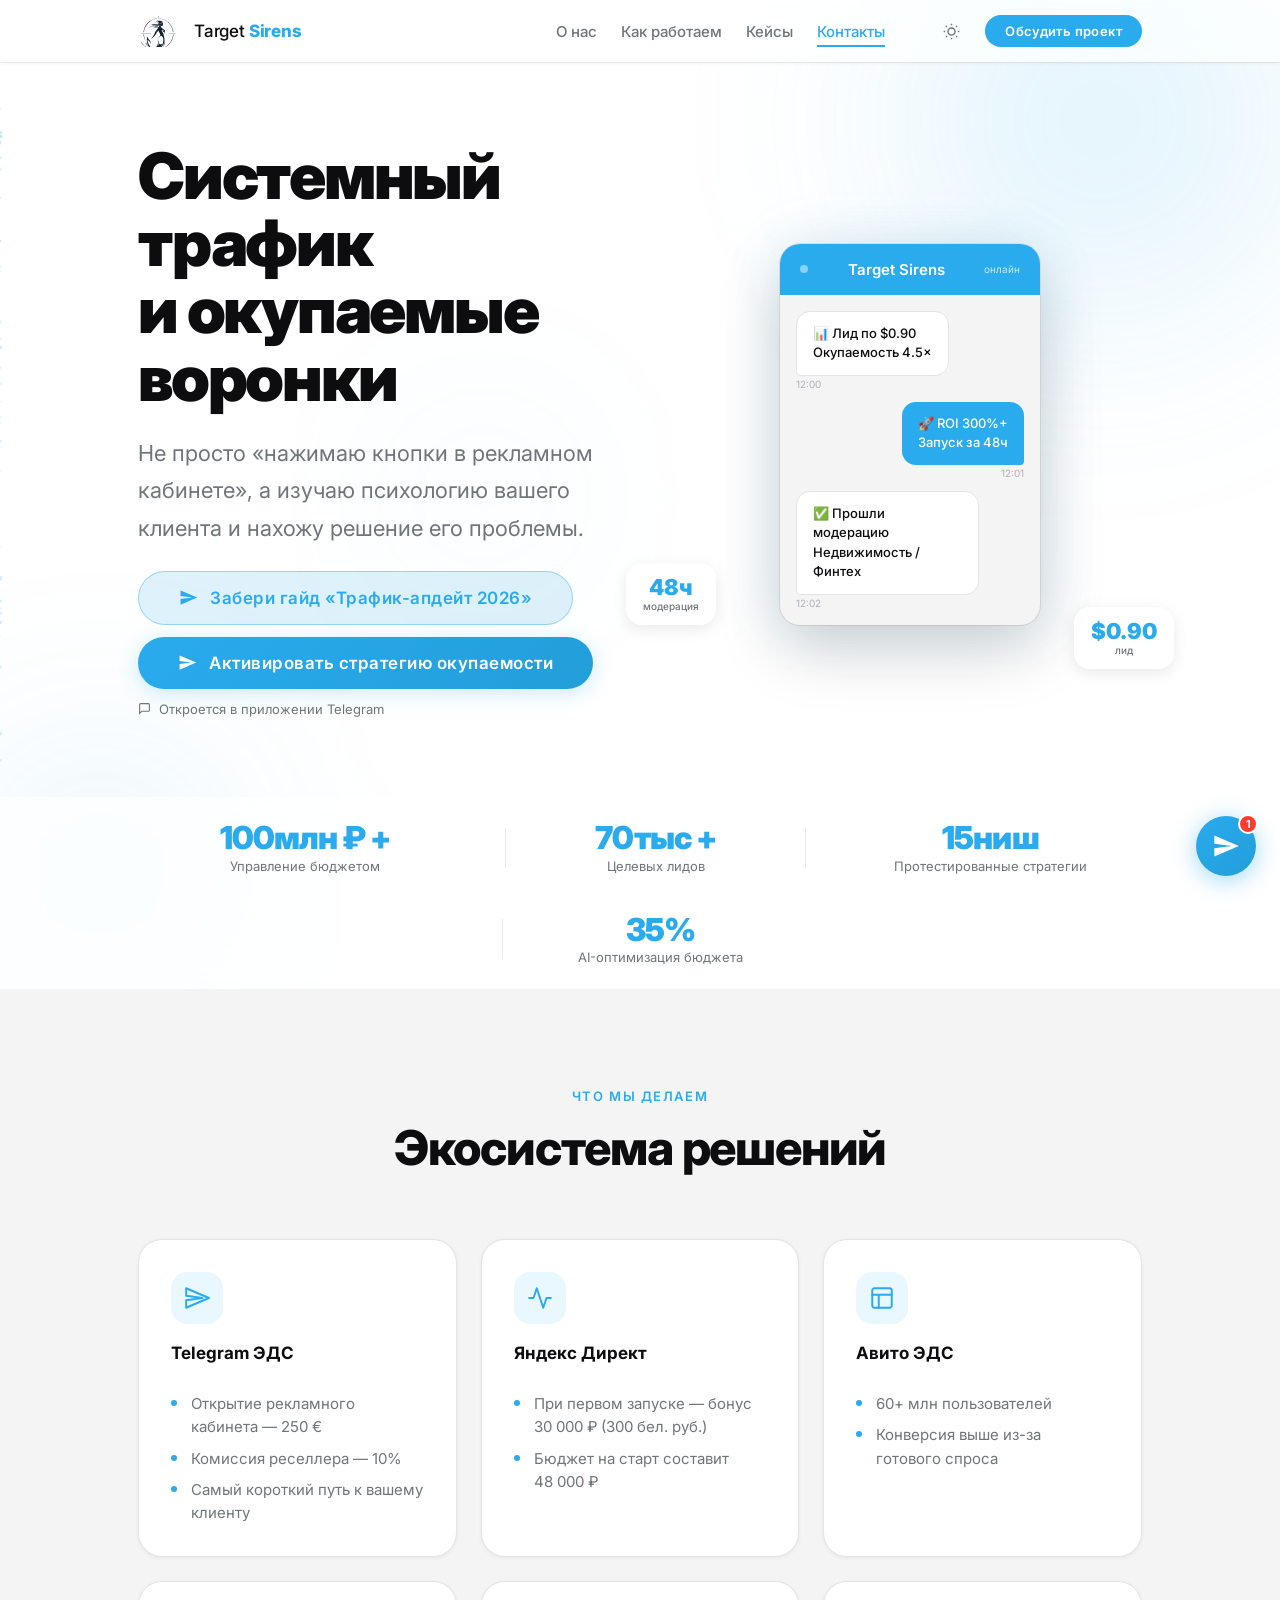
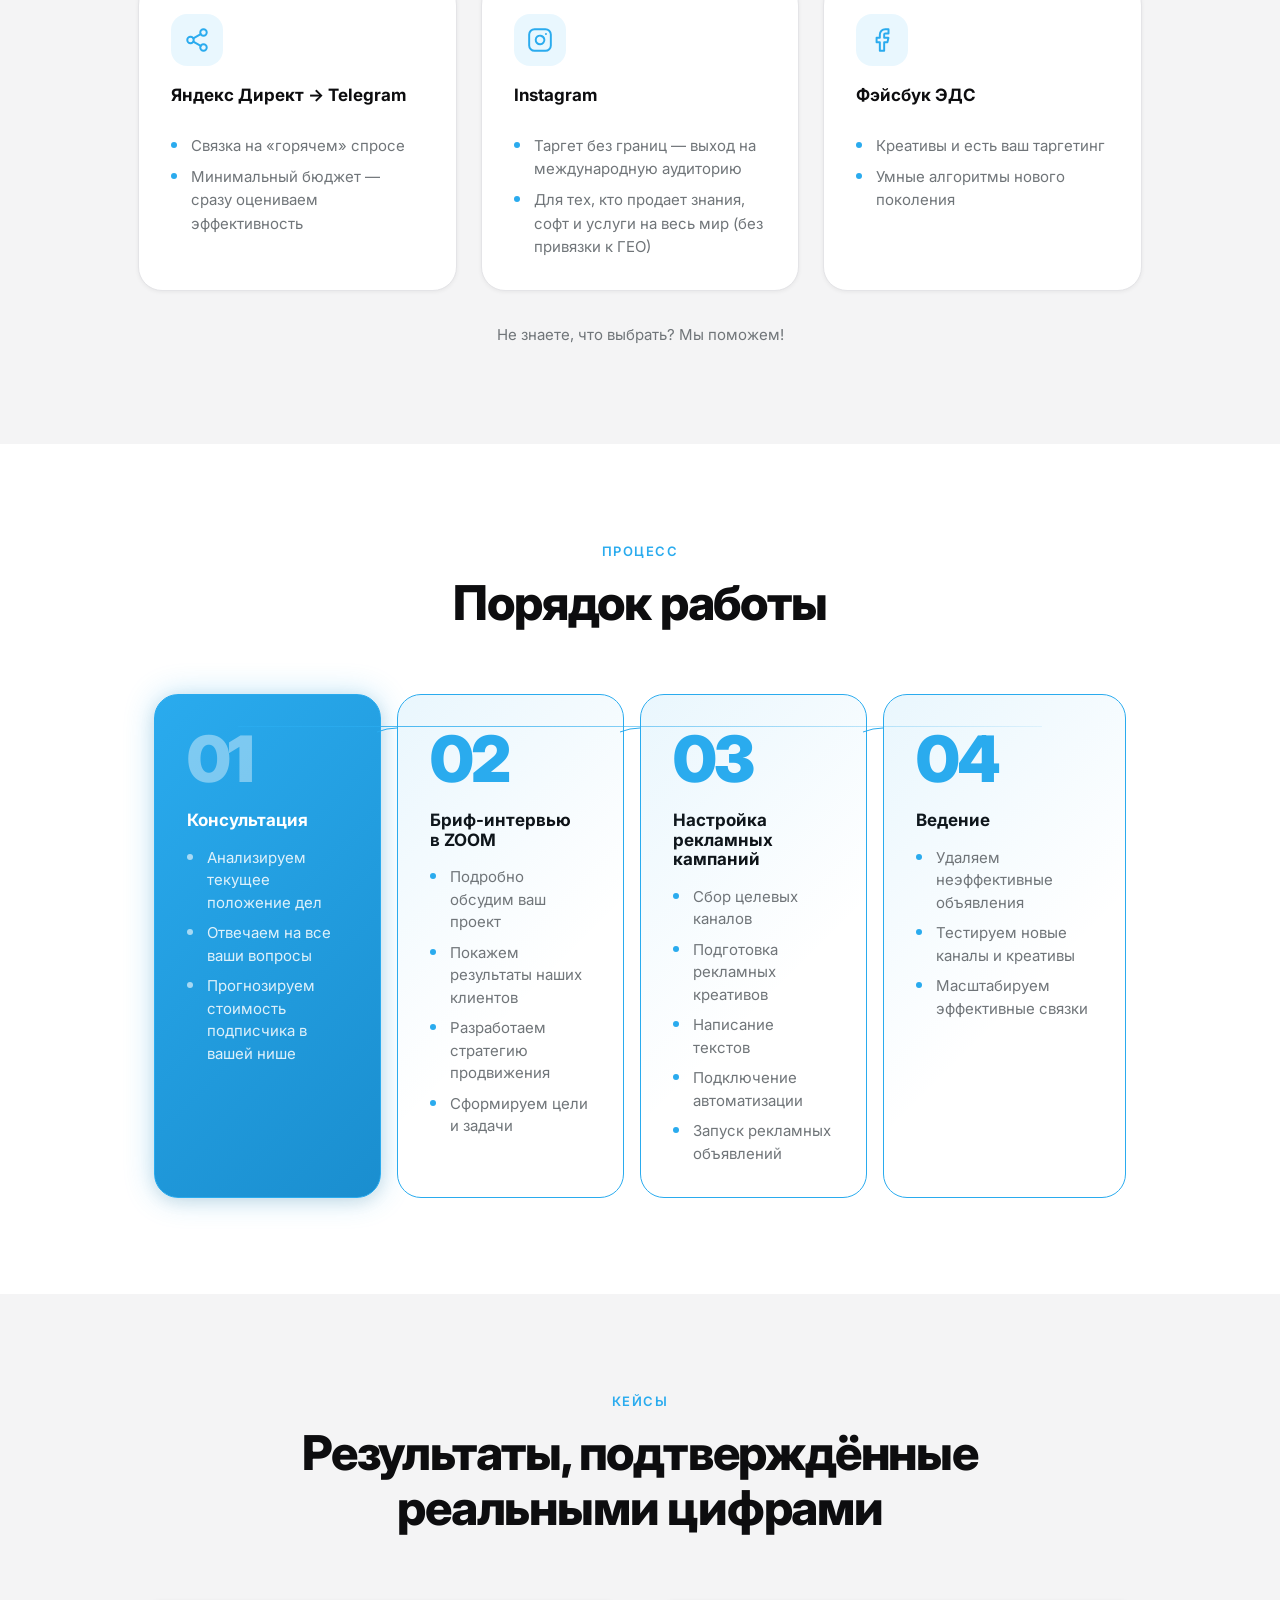
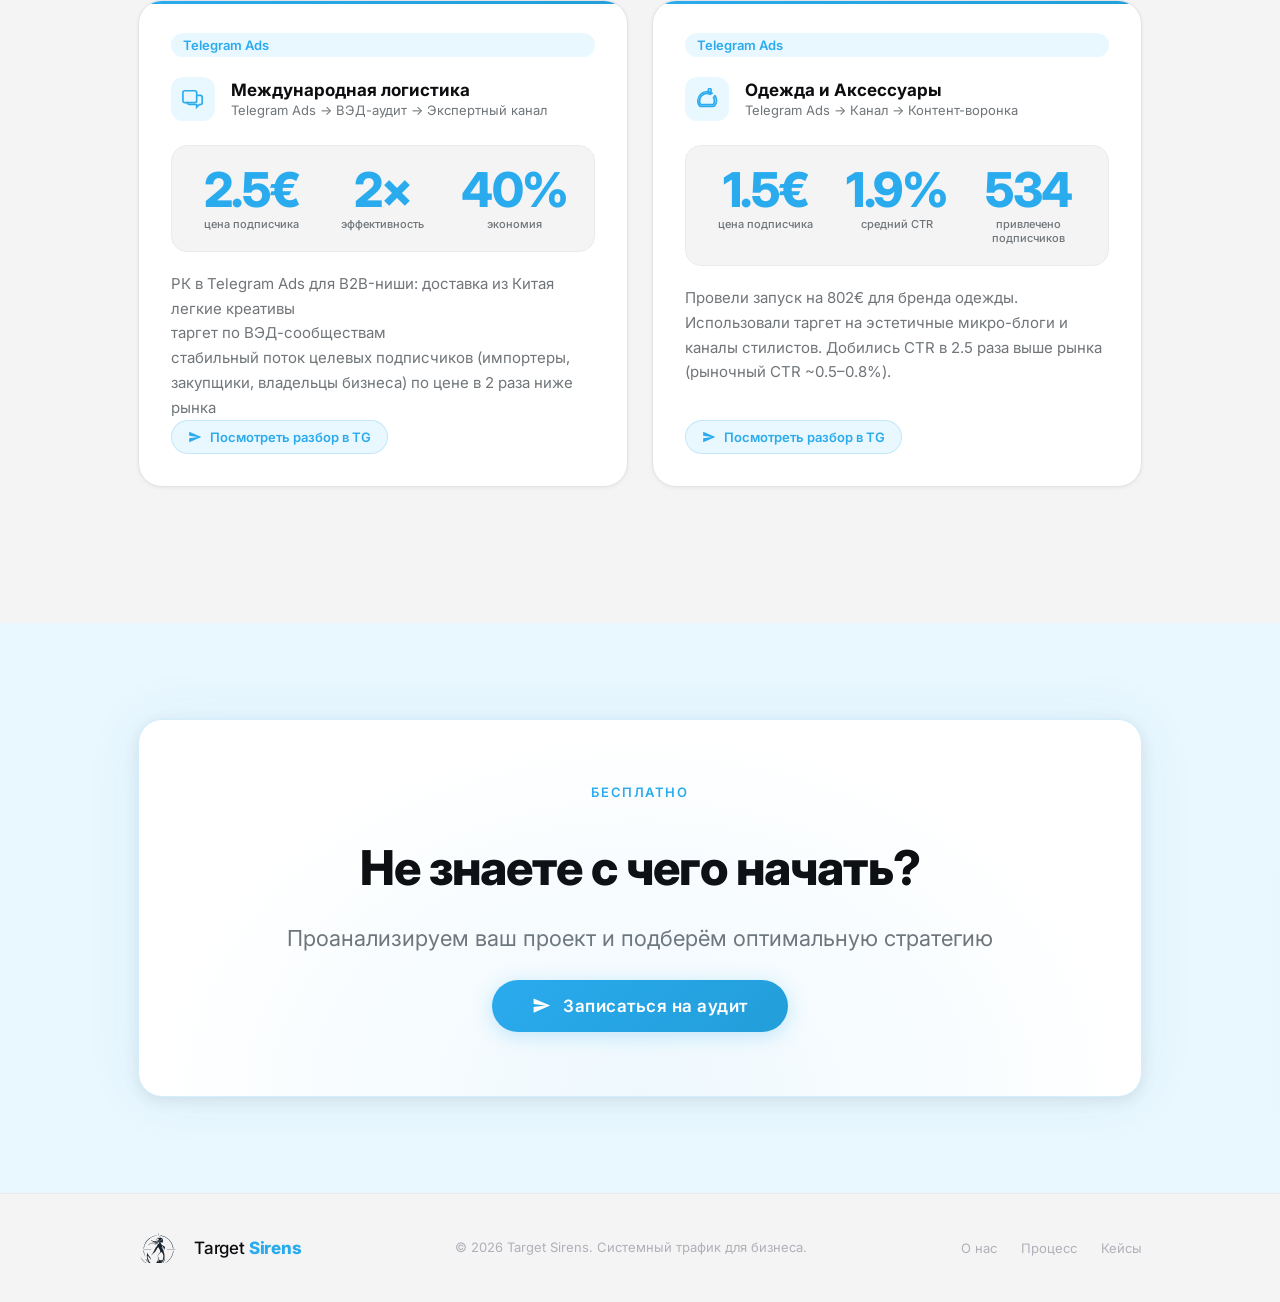
==== commit ded0ff64: "pdf linck" ====
--- a/index.html
+++ b/index.html
@@ -83,7 +83,7 @@
           </p>
 
           <div class="hero__cta-wrap fade-up" style="--d:200ms">
-            <a href="https://t.me/target_sirens" target="_blank" rel="noopener" class="btn btn--primary btn--lg btn--tg btn--glow hero__btn-pdf">
+            <a href="https://t.me/target_sirens/80" target="_blank" rel="noopener" class="btn btn--primary btn--lg btn--tg btn--glow hero__btn-pdf">
               <svg width="19" height="19" viewBox="0 0 24 24" fill="currentColor"><path d="M2.01 21L23 12 2.01 3 2 10l15 2-15 2z"/></svg>
               Забери гайд «Трафик-апдейт 2026»
             </a>
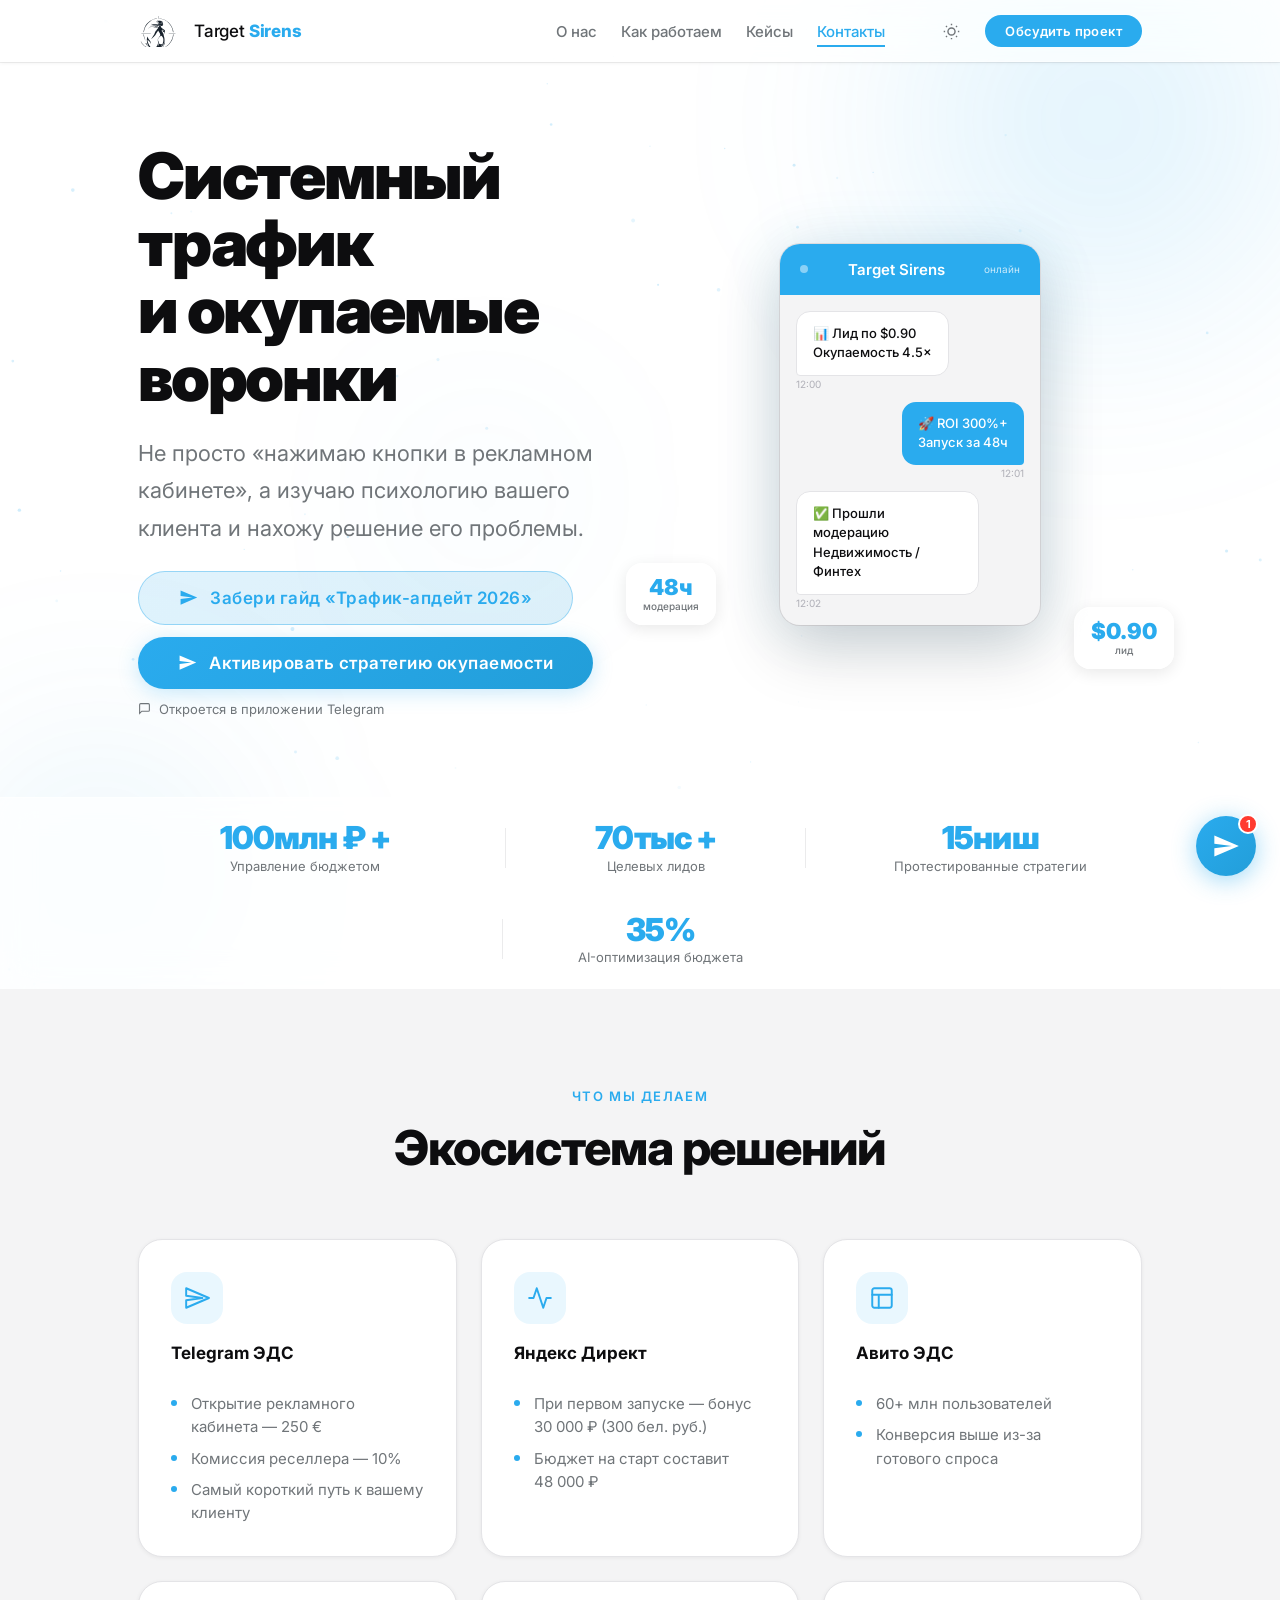
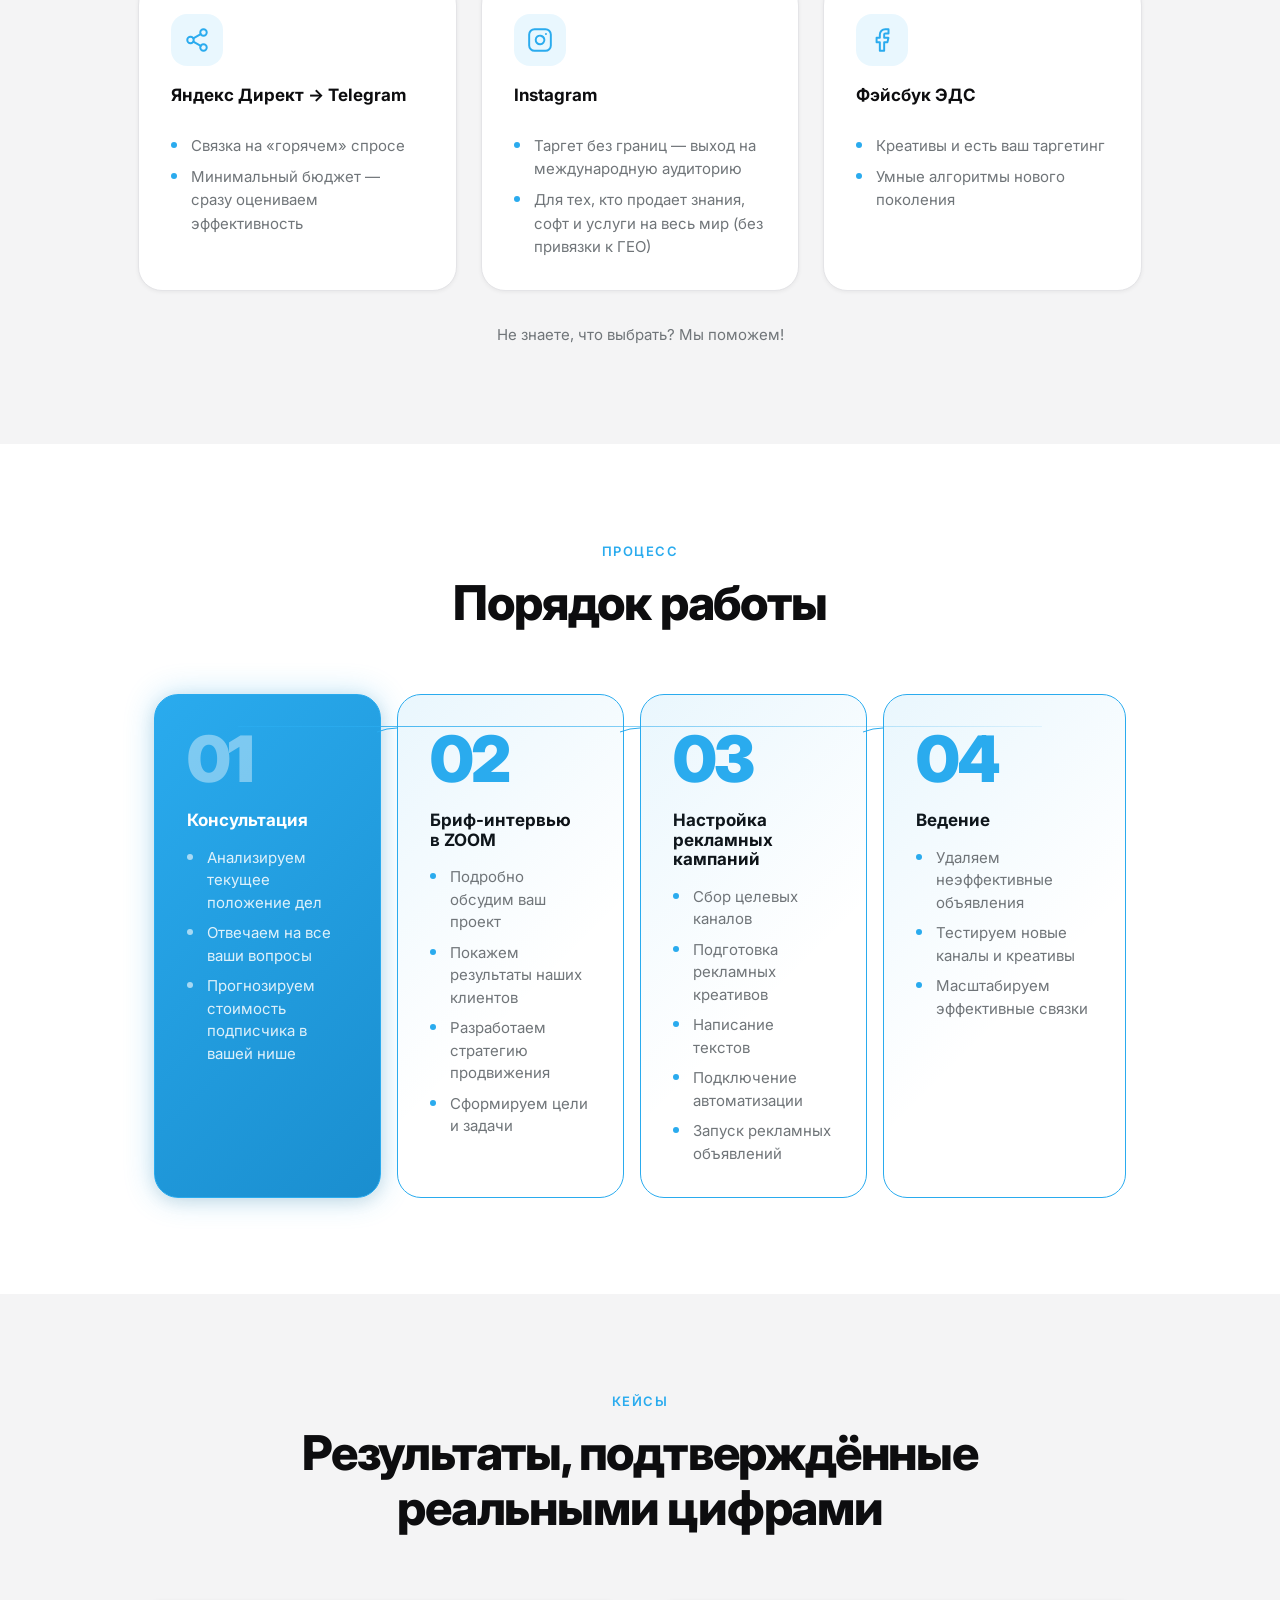
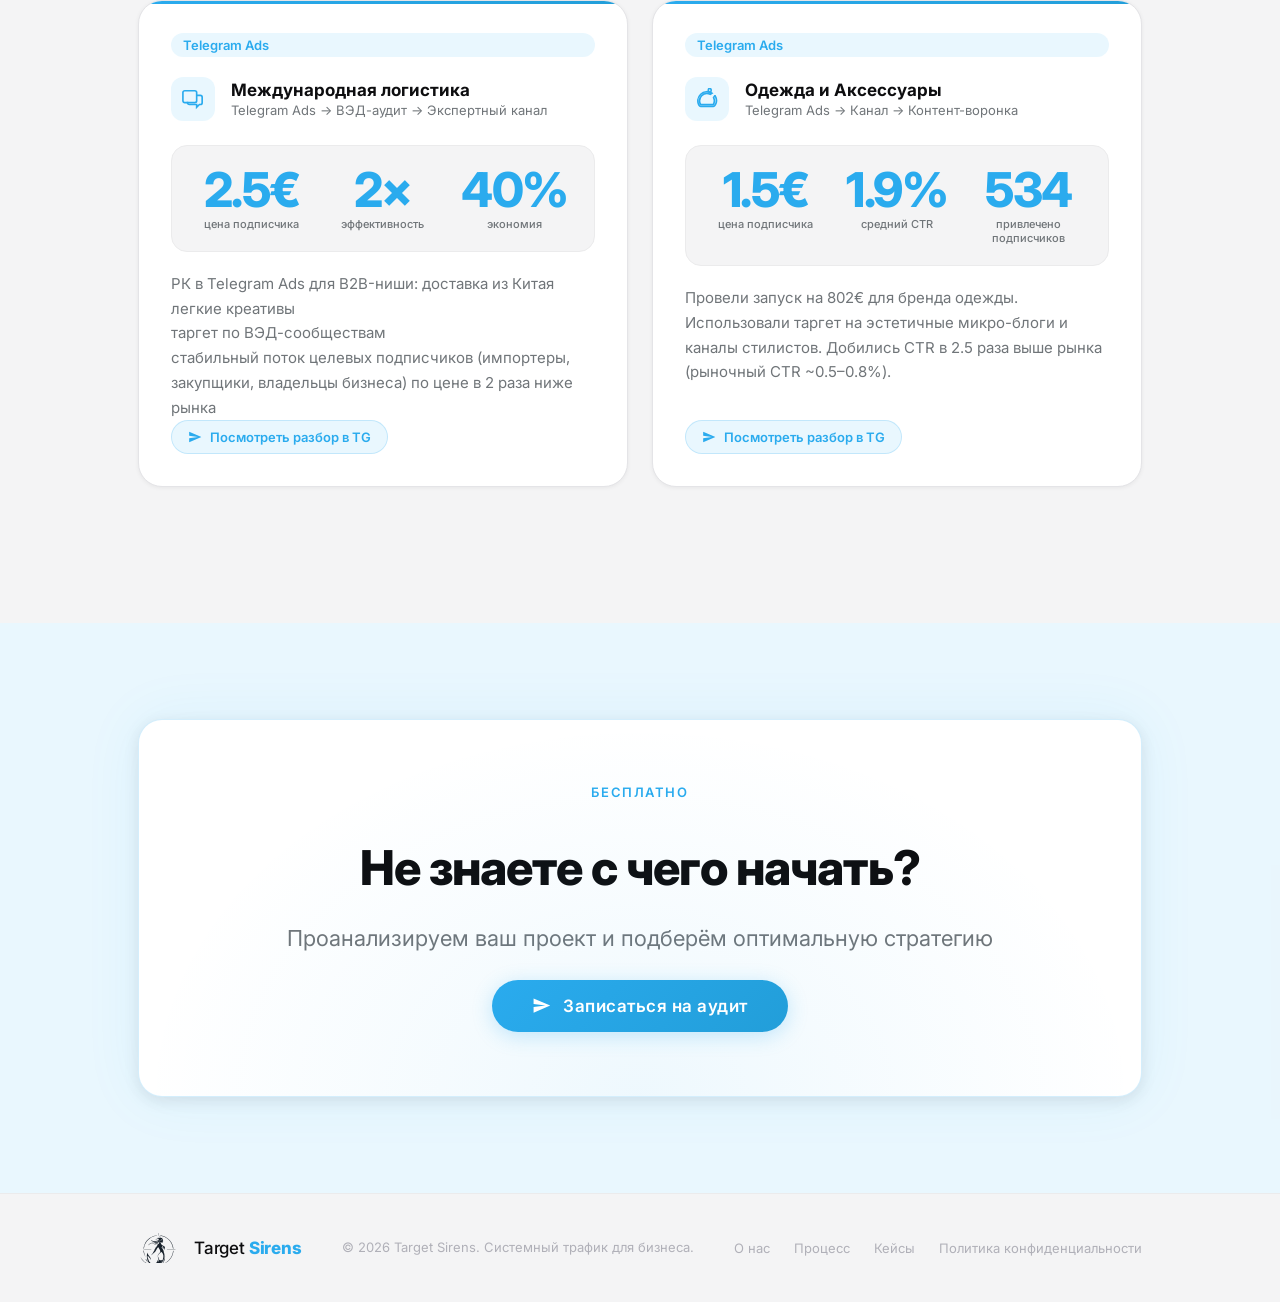
==== commit d17a5d71: "privatpolice" ====
--- a/index.html
+++ b/index.html
@@ -449,6 +449,7 @@
         <a href="#facts">О нас</a>
         <a href="#process">Процесс</a>
         <a href="#cases">Кейсы</a>
+        <a href="/privacy.html" target="_blank" rel="noopener noreferrer">Политика конфиденциальности</a>
       </div>
     </div>
   </footer>
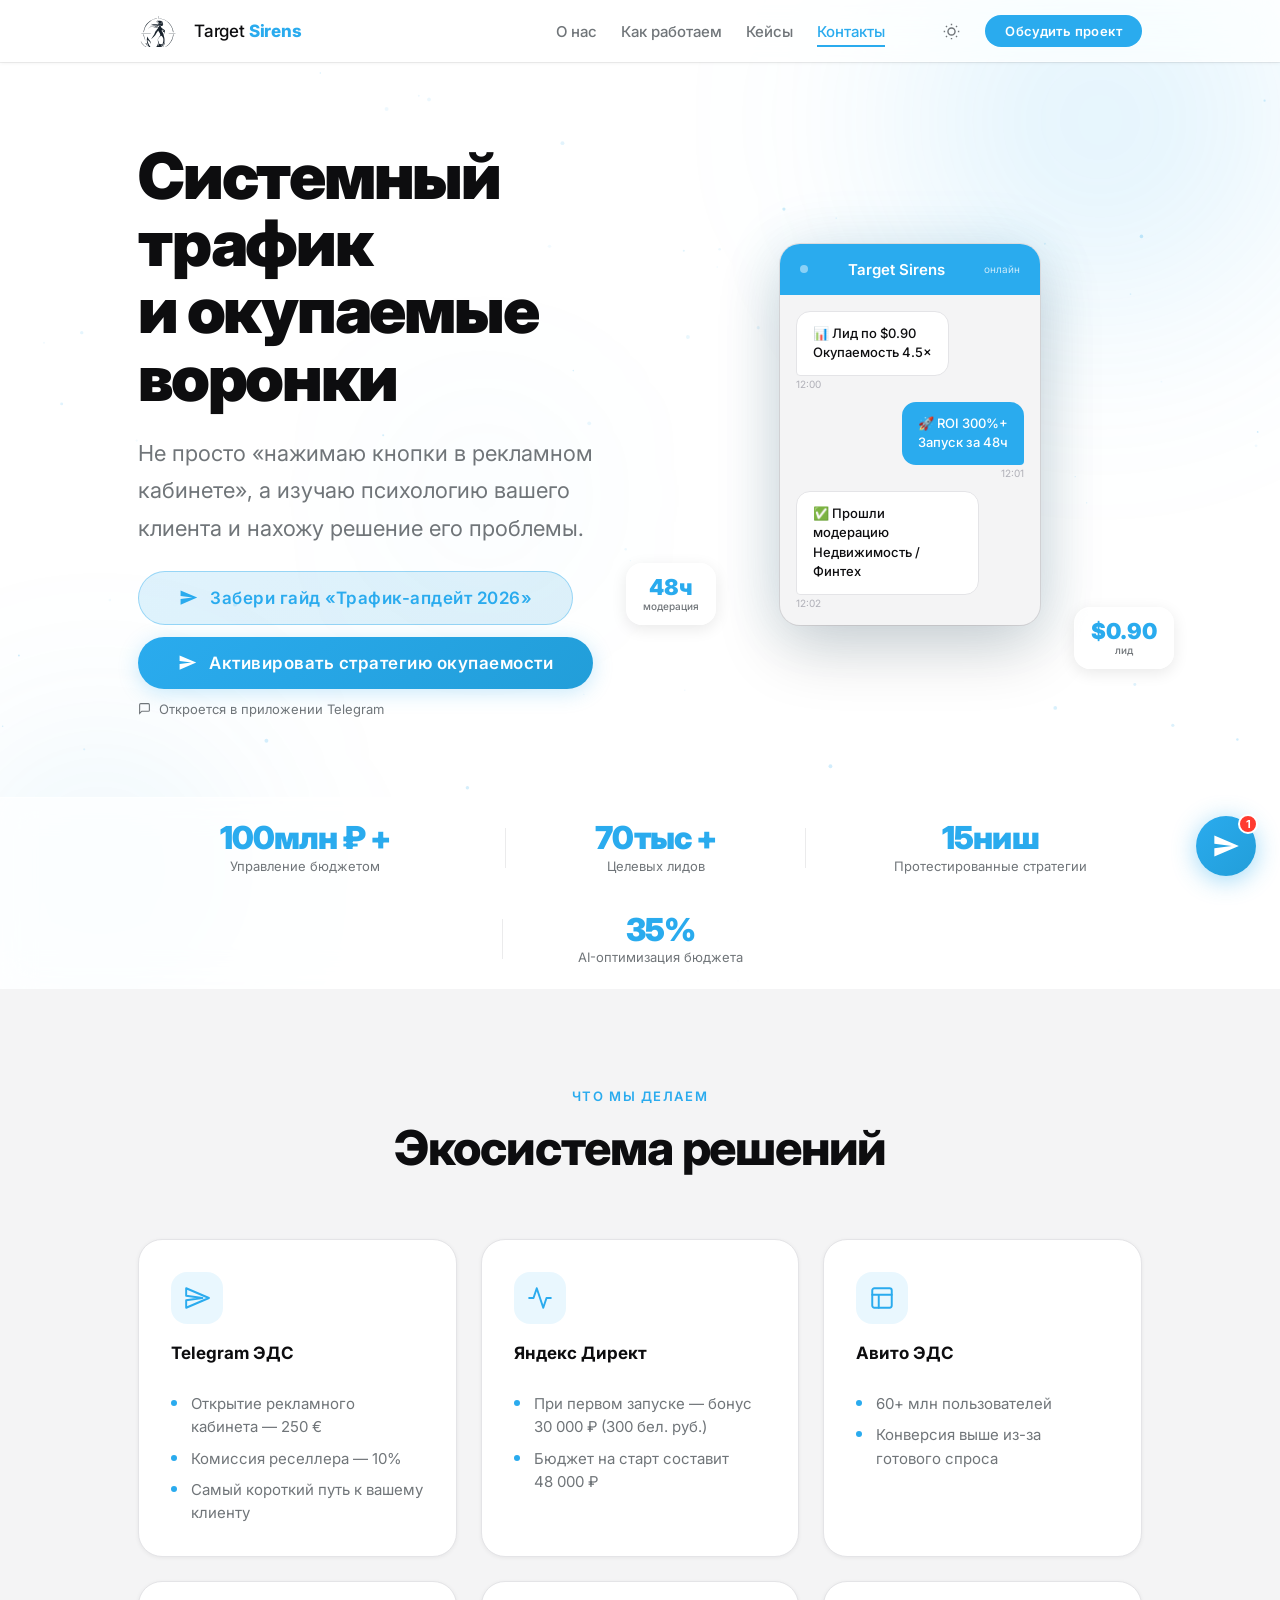
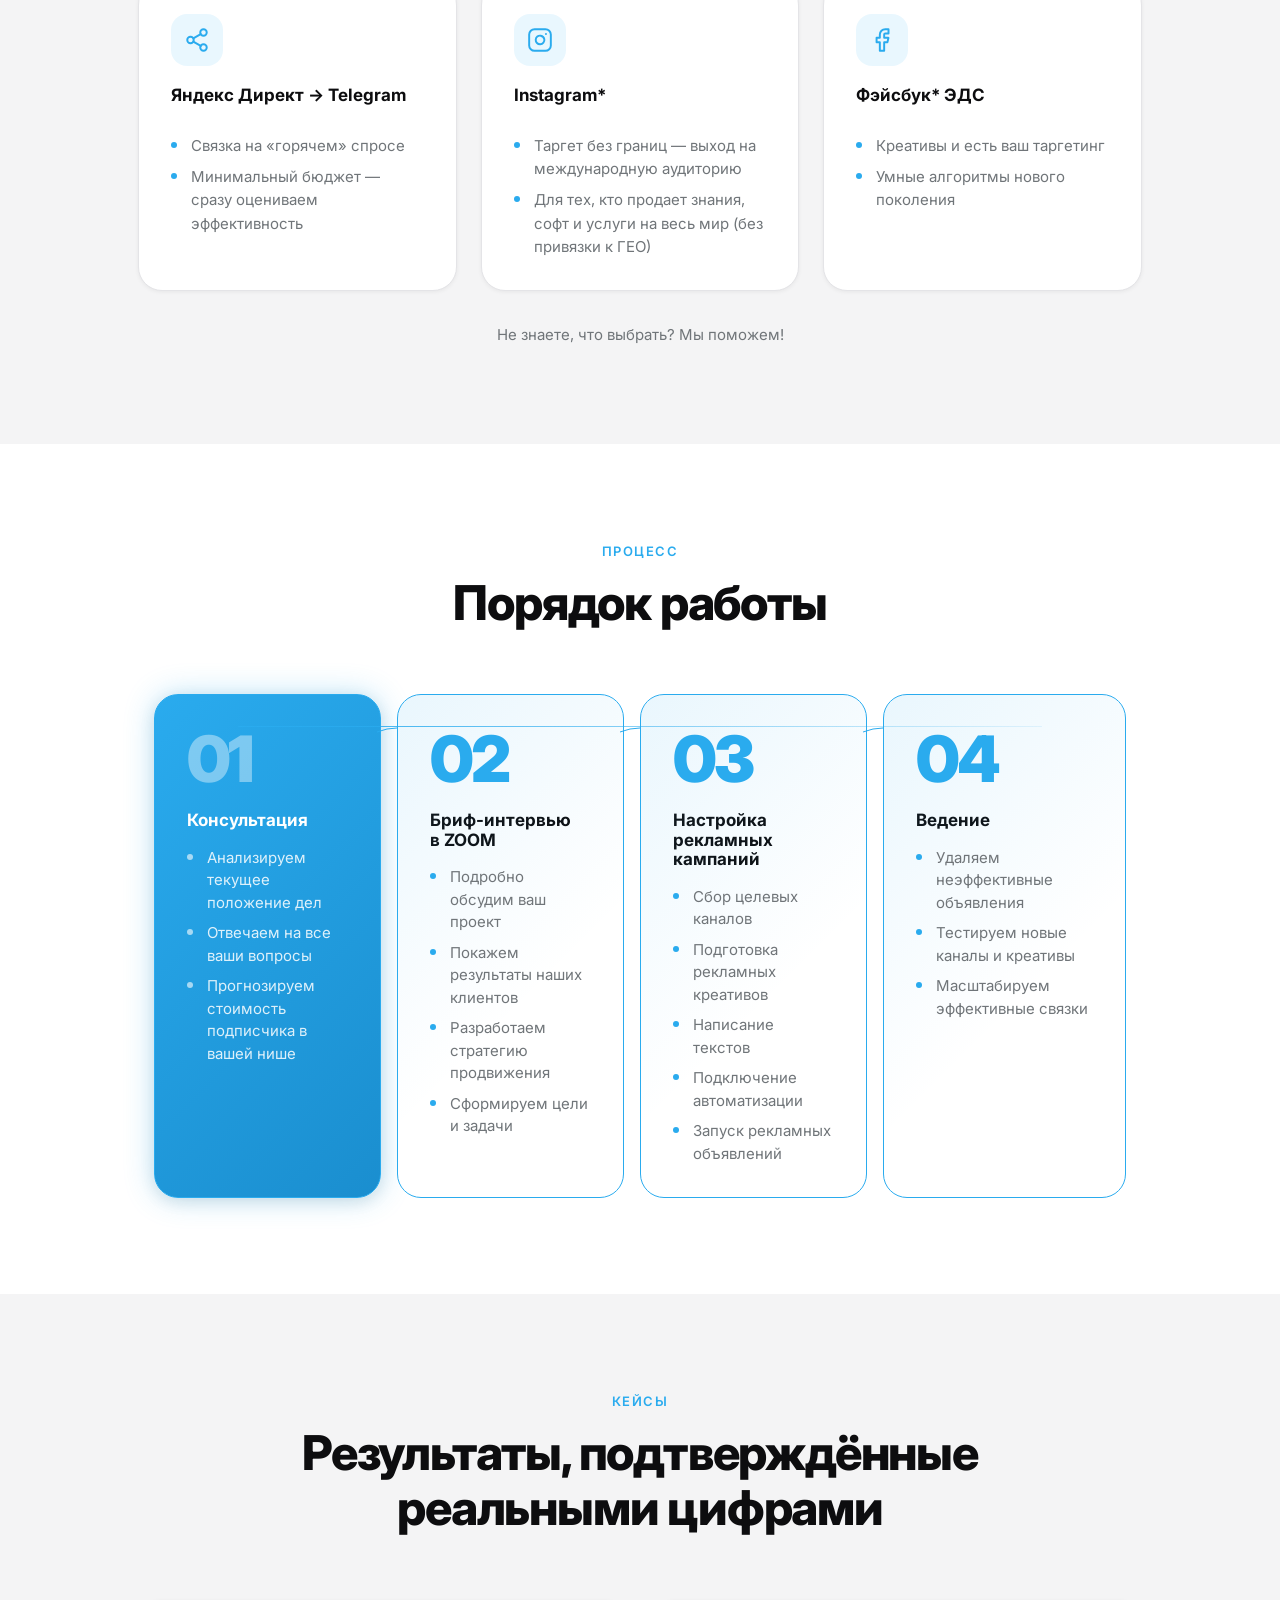
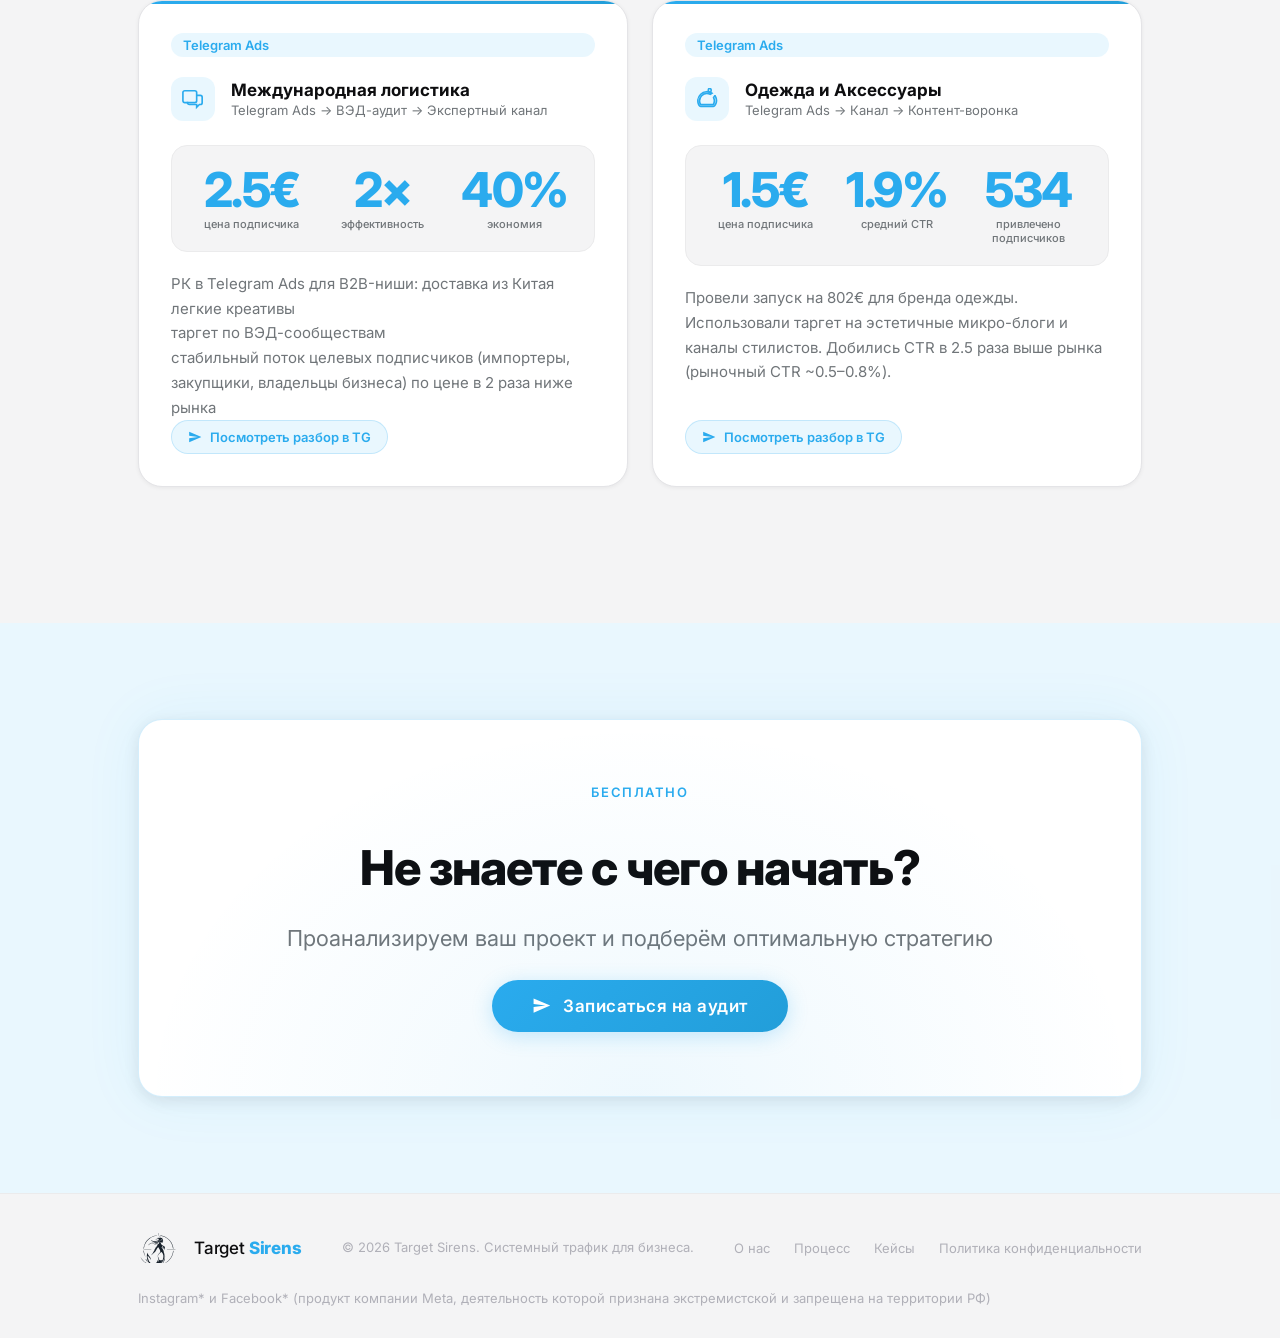
==== commit c9809c73: "inst+facebook" ====
--- a/index.html
+++ b/index.html
@@ -220,7 +220,7 @@
             <div class="fact-card__icon">
               <svg width="26" height="26" viewBox="0 0 24 24" fill="none" stroke="var(--color-primary)" stroke-width="1.8" stroke-linecap="round" stroke-linejoin="round"><rect x="2" y="2" width="20" height="20" rx="5"/><path d="M16 11.37A4 4 0 1 1 12.63 8 4 4 0 0 1 16 11.37z"/><line x1="17.5" y1="6.5" x2="17.51" y2="6.5"/></svg>
             </div>
-            <h3>Instagram</h3>
+            <h3>Instagram*</h3>
             <ul class="fact-list">
               <li>Таргет без границ — выход на международную аудиторию</li>
               <li>Для тех, кто продает знания, софт и услуги на весь мир (без привязки к ГЕО)</li>
@@ -232,7 +232,7 @@
             <div class="fact-card__icon">
               <svg width="26" height="26" viewBox="0 0 24 24" fill="none" stroke="var(--color-primary)" stroke-width="1.8" stroke-linecap="round" stroke-linejoin="round"><path d="M18 2h-3a5 5 0 0 0-5 5v3H7v4h3v8h4v-8h3l1-4h-4V7a1 1 0 0 1 1-1h3z"/></svg>
             </div>
-            <h3>Фэйсбук ЭДС</h3>
+            <h3>Фэйсбук* ЭДС</h3>
             <ul class="fact-list">
               <li>Креативы и есть ваш таргетинг</li>
               <li>Умные алгоритмы нового поколения</li>
@@ -451,6 +451,8 @@
         <a href="#cases">Кейсы</a>
         <a href="/privacy.html" target="_blank" rel="noopener noreferrer">Политика конфиденциальности</a>
       </div>
+      <a href="#" class="footer__meta-note">
+        Instagram* и Facebook* (продукт компании Meta, деятельность которой признана экстремистской и запрещена на территории РФ)</a>
     </div>
   </footer>
 
--- a/style.css
+++ b/style.css
@@ -657,6 +657,7 @@
 .footer__copy { font-size:var(--text-xs); color:var(--color-faint); }
 .footer__links { display:flex; gap:var(--sp-6); }
 .footer__links a { font-size:var(--text-xs); color:var(--color-faint); transition:color var(--t-ui); }
+.footer__meta-note{ font-size:var(--text-xs); color:var(--color-faint); transition:color var(--t-ui);}
 .footer__links a:hover { color:var(--color-primary); opacity:1; }
 
 /* ===========================
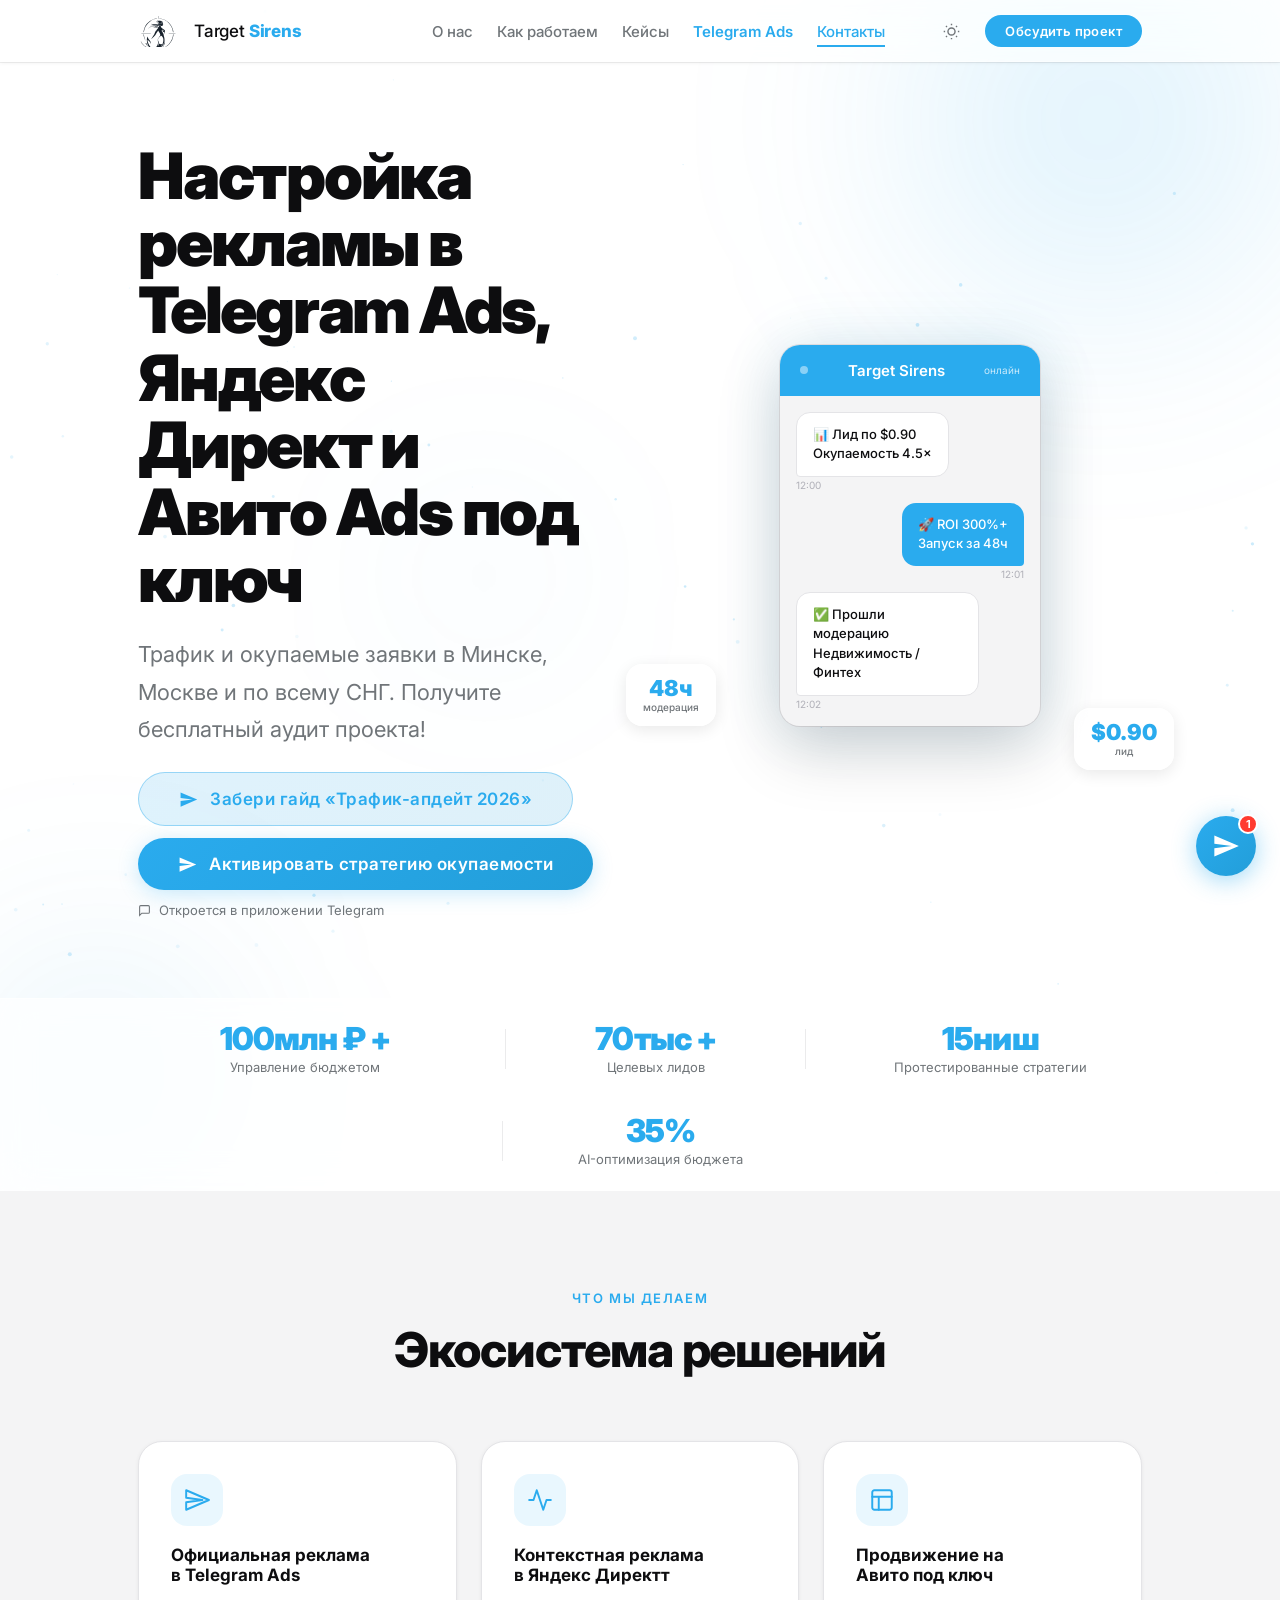
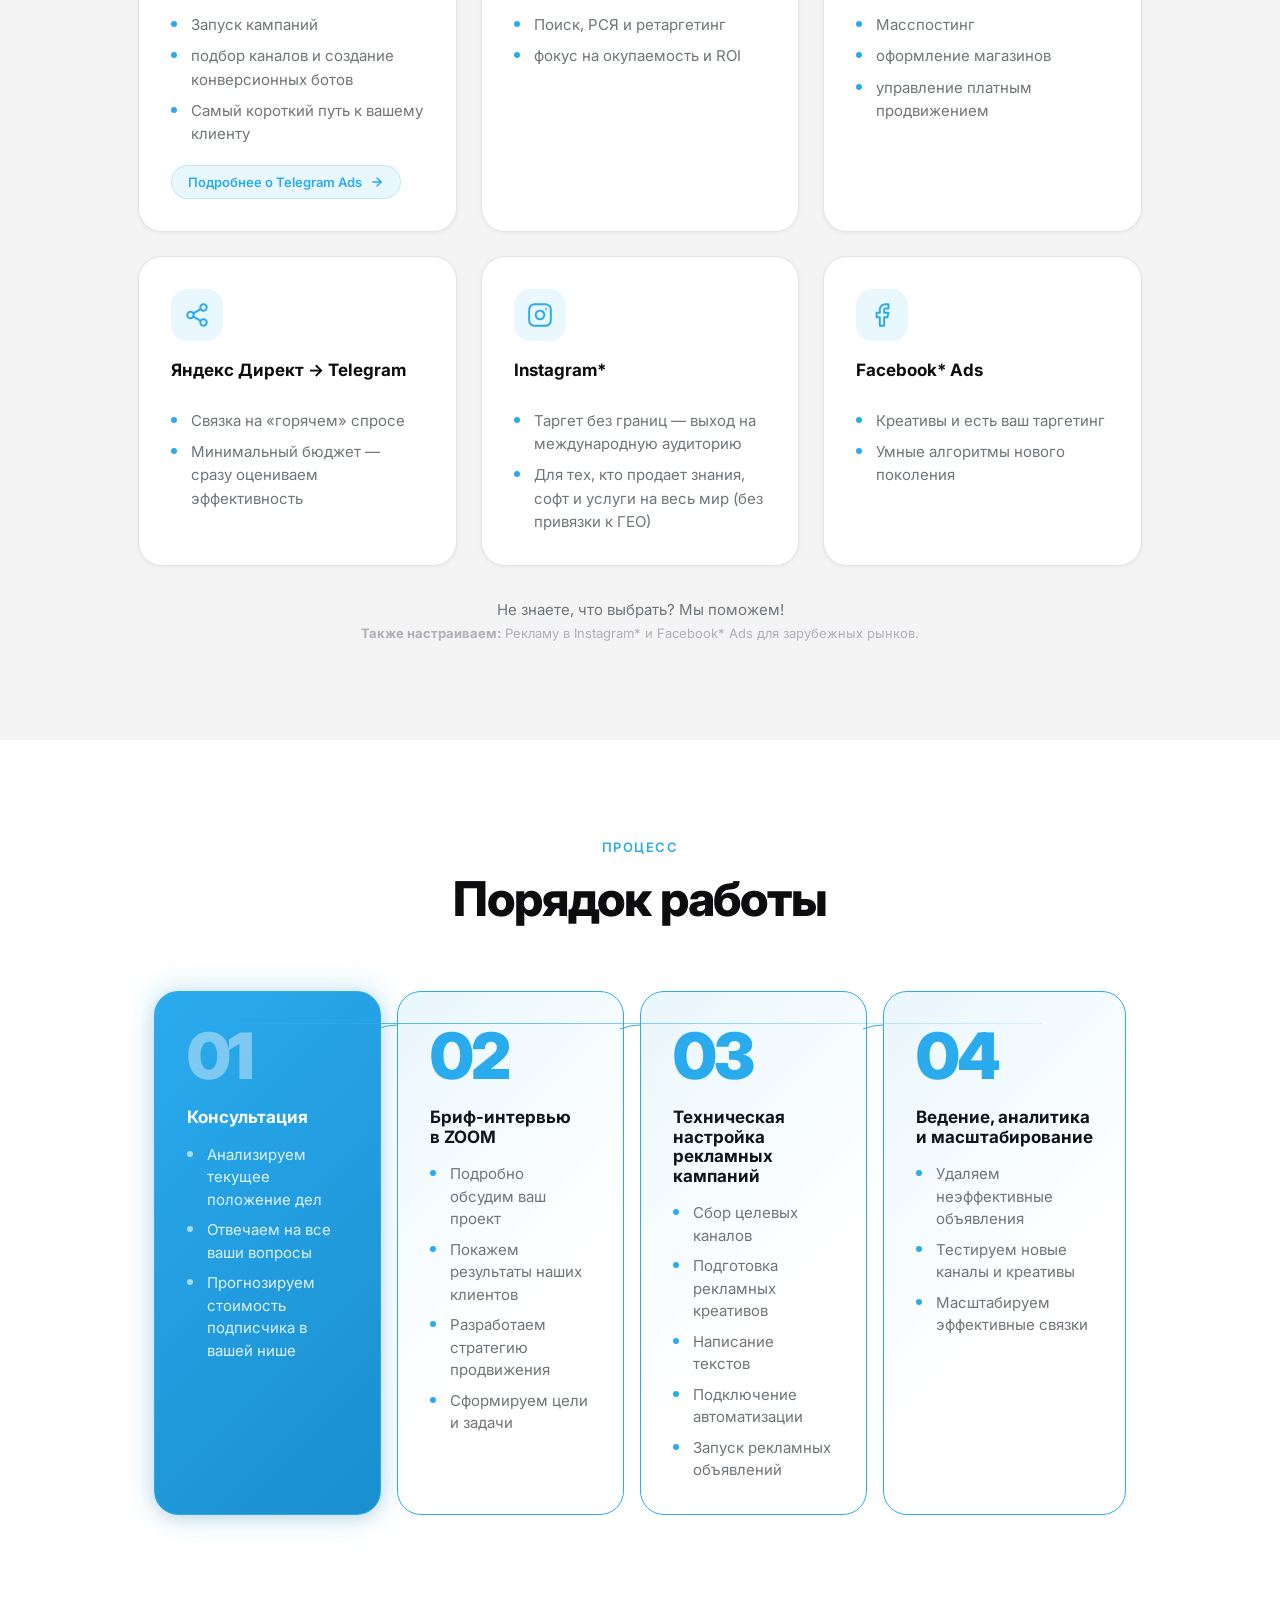
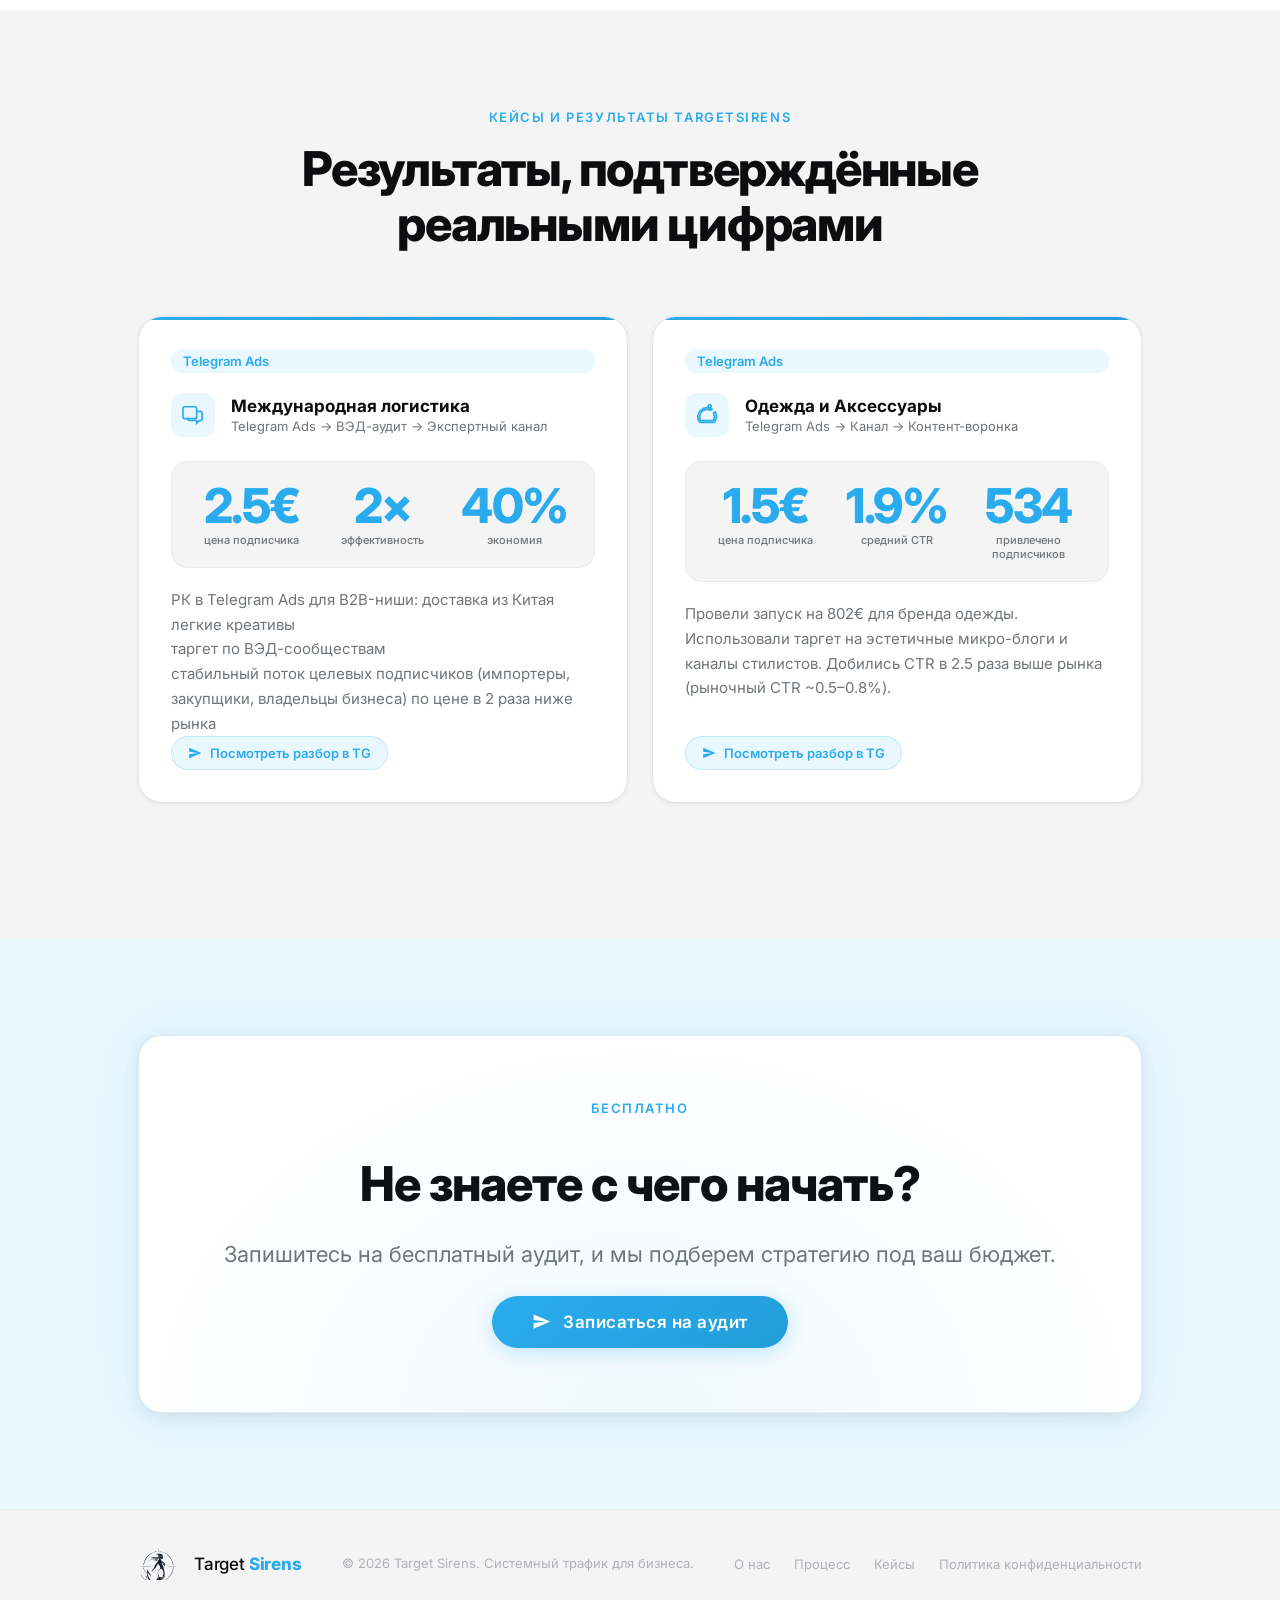
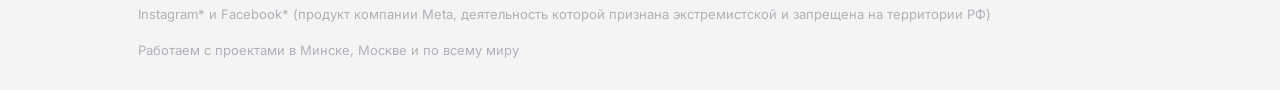
==== commit deea179c: "fdfsdfd" ====
--- a/index.html
+++ b/index.html
@@ -1,18 +1,110 @@
 <!DOCTYPE html>
 <html lang="ru" data-theme="light">
+
 <head>
   <meta charset="UTF-8">
+  <!-- Google Tag Manager -->
+  <script>(function (w, d, s, l, i) {
+      w[l] = w[l] || []; w[l].push({
+        'gtm.start':
+          new Date().getTime(), event: 'gtm.js'
+      }); var f = d.getElementsByTagName(s)[0],
+        j = d.createElement(s), dl = l != 'dataLayer' ? '&l=' + l : ''; j.async = true; j.src =
+          'https://www.googletagmanager.com/gtm.js?id=' + i + dl; f.parentNode.insertBefore(j, f);
+    })(window, document, 'script', 'dataLayer', 'GTM-P6WTXDZZ');</script>
+  <!-- End Google Tag Manager -->
+   
+<script type="application/ld+json">
+{
+@context": "Schema.org - Schema.org ",
+@type": "Organization",
+"name": "TargetSirens",
+"url": "Target Sirens — Системный трафик ",
+"logo": "https://targetsirens.ru/logo.png",
+"image": "https://targetsirens.ru/preview-image.jpg",
+"description": "Трафик и окупаемые заявки в Telegram Ads, Yandex Direct, Авито Ads. Настройка рекламы под ключ в Минске, Москве и по всему СНГ.",
+"knowsAbout": "Настройка рекламы, маркетинг, Telegram Ads, Yandex Direct, Авито Ads",
+
+// Основной адрес (Минск)
+"address": {
+@type": "PostalAddress",
+"addressLocality": "Минск",
+"addressCountry": "BY"
+},
+
+// Координаты (Минск)
+"geo": {
+@type": "GeoCoordinates",
+"latitude": "53.9045",
+"longitude": "27.5615"
+},
+
+// ЗОНА ОБСЛУЖИВАНИЯ (Здесь мы добавляем Москву и СНГ)
+"areaServed": [
+{
+@type": "City",
+"name": "Минск"
+},
+{
+@type": "City",
+"name": "Москва"
+},
+{
+@type": "Country",
+"name": "СНГ"
+}
+],
+
+"foundingDate": "2024",
+"sameAs": [
+"TARGET SIRENS | Реклама TG ADS ",
+"https://vk.com/targetsirens"
+],
+"hasOfferCatalog": {
+@type": "OfferCatalog",
+"name": "Услуги маркетинга и рекламы",
+"itemListElement": [
+{
+@type": "Offer",
+"itemOffered": {
+@type": "Service",
+"name": "Настройка Telegram Ads в Москве и Минске"
+}
+},
+{
+@type": "Offer",
+"itemOffered": {
+@type": "Service",
+"name": "Настройка Яндекс Директ под ключ"
+}
+},
+{
+@type": "Offer",
+"itemOffered": {
+@type": "Service",
+"name": "Реклама на Авито Ads"
+}
+}
+]
+}
+}
+</script>
   <meta name="viewport" content="width=device-width, initial-scale=1.0">
-  <meta name="description" content="Системный трафик из Telegram Ads и Яндекс Директ. ROI от 300%. Target Sirens — маркетинг на данных.">
-  <title>Target Sirens — Системный трафик</title>
+  <meta name="description"
+    content="Трафик и окупаемые заявки в Telegram Ads, Yandex Direct, Авито Ads. Настраиваем рекламу под ключ. Получите бесплатный аудит проекта!">
+  <title>Target sirens - настройка рекламы в Telegram Ads, Yandex Direct, Авито Ads под ключ</title>
   <link rel="preconnect" href="https://fonts.googleapis.com">
   <link rel="preconnect" href="https://fonts.gstatic.com" crossorigin>
   <link href="https://fonts.googleapis.com/css2?family=Inter:wght@400;500;600;700;800&display=swap" rel="stylesheet">
   <link rel="icon" type="image/svg+xml" href="favicon.svg">
   <link rel="stylesheet" href="style.css">
 </head>
+
 <body>
-
+  <!-- Google Tag Manager (noscript) -->
+  <noscript><iframe src="https://www.googletagmanager.com/ns.html?id=GTM-P6WTXDZZ" height="0" width="0"
+      style="display:none;visibility:hidden"></iframe></noscript>
+  <!-- End Google Tag Manager (noscript) -->
   <!-- ==============================
        HEADER — Apple glassmorphism
        ============================== -->
@@ -23,24 +115,33 @@
       <!-- LOGO -->
       <a href="#" class="logo" aria-label="Target Sirens">
         <img class="logo__img logo__img--light" src="logo-light.svg" alt="" width="44" height="44">
-        <img class="logo__img logo__img--dark"  src="logo-dark.svg"  alt="" width="44" height="44">
+        <img class="logo__img logo__img--dark" src="logo-dark.svg" alt="" width="44" height="44">
         <span class="logo__text">Target <strong>Sirens</strong></span>
       </a>
 
       <!-- NAV -->
       <nav class="nav" aria-label="Навигация">
-        <a href="#facts"   class="nav__link">О нас</a>
+        <a href="#facts" class="nav__link">О нас</a>
         <a href="#process" class="nav__link">Как работаем</a>
-        <a href="#cases"   class="nav__link">Кейсы</a>
+        <a href="#cases" class="nav__link">Кейсы</a>
+        <a href="telegram-ads.html" class="nav__link" style="color:var(--color-primary);font-weight:600">Telegram Ads</a>
         <a href="#contact" class="nav__link">Контакты</a>
       </nav>
 
       <div class="header__right">
         <button class="theme-toggle" data-theme-toggle aria-label="Сменить тему">
-          <svg class="icon-moon" width="17" height="17" viewBox="0 0 24 24" fill="none" stroke="currentColor" stroke-width="2"><path d="M21 12.79A9 9 0 1 1 11.21 3 7 7 0 0 0 21 12.79z"/></svg>
-          <svg class="icon-sun"  width="17" height="17" viewBox="0 0 24 24" fill="none" stroke="currentColor" stroke-width="2" style="display:none"><circle cx="12" cy="12" r="5"/><path d="M12 1v2M12 21v2M4.22 4.22l1.42 1.42M18.36 18.36l1.42 1.42M1 12h2M21 12h2M4.22 19.78l1.42-1.42M18.36 5.64l1.42-1.42"/></svg>
+          <svg class="icon-moon" width="17" height="17" viewBox="0 0 24 24" fill="none" stroke="currentColor"
+            stroke-width="2">
+            <path d="M21 12.79A9 9 0 1 1 11.21 3 7 7 0 0 0 21 12.79z" />
+          </svg>
+          <svg class="icon-sun" width="17" height="17" viewBox="0 0 24 24" fill="none" stroke="currentColor"
+            stroke-width="2" style="display:none">
+            <circle cx="12" cy="12" r="5" />
+            <path
+              d="M12 1v2M12 21v2M4.22 4.22l1.42 1.42M18.36 18.36l1.42 1.42M1 12h2M21 12h2M4.22 19.78l1.42-1.42M18.36 5.64l1.42-1.42" />
+          </svg>
         </button>
-        <a href="#contact" class="btn btn--primary btn--sm nav__cta">Обсудить проект</a>
+        <a href="#contact" class="btn btn--primary btn--sm nav__cta" id="desk">Обсудить проект</a>
       </div>
 
       <button class="burger" aria-label="Меню" aria-expanded="false">
@@ -50,9 +151,10 @@
 
     <!-- Mobile nav -->
     <div class="mobile-nav" id="mobile-nav" aria-hidden="true">
-      <a href="#facts"   class="mobile-nav__link">О нас</a>
+      <a href="#facts" class="mobile-nav__link">О нас</a>
       <a href="#process" class="mobile-nav__link">Как работаем</a>
-      <a href="#cases"   class="mobile-nav__link">Кейсы</a>
+      <a href="#cases" class="mobile-nav__link">Кейсы</a>
+      <a href="telegram-ads.html" class="mobile-nav__link" style="color:var(--color-primary)">Telegram Ads</a>
       <a href="#contact" class="mobile-nav__link">Контакты</a>
       <a href="#contact" class="btn btn--primary">Обсудить проект</a>
     </div>
@@ -75,24 +177,32 @@
       <div class="container hero__inner">
         <div class="hero__content">
           <h1 class="hero__title fade-up" style="--d:0ms">
-            Системный трафик<br>и окупаемые воронки
+            Настройка рекламы в Telegram Ads, Яндекс Директ и Авито Ads под ключ
           </h1>
 
           <p class="hero__sub fade-up" style="--d:100ms">
-            Не просто «нажимаю кнопки в рекламном кабинете», а изучаю психологию вашего клиента и нахожу решение его проблемы.
+            Трафик и окупаемые заявки в Минске, Москве и по всему СНГ. Получите бесплатный аудит проекта!
           </p>
 
           <div class="hero__cta-wrap fade-up" style="--d:200ms">
-            <a href="https://t.me/target_sirens/80" target="_blank" rel="noopener" class="btn btn--primary btn--lg btn--tg btn--glow hero__btn-pdf">
-              <svg width="19" height="19" viewBox="0 0 24 24" fill="currentColor"><path d="M2.01 21L23 12 2.01 3 2 10l15 2-15 2z"/></svg>
+            <a href="https://t.me/target_sirens/80" target="_blank" rel="noopener"
+              class="btn btn--primary btn--lg btn--tg btn--glow hero__btn-pdf" id="take">
+              <svg width="19" height="19" viewBox="0 0 24 24" fill="currentColor">
+                <path d="M2.01 21L23 12 2.01 3 2 10l15 2-15 2z" />
+              </svg>
               Забери гайд «Трафик-апдейт 2026»
             </a>
-            <a href="https://t.me/target_sirens" target="_blank" rel="noopener" class="btn btn--primary btn--lg btn--tg btn--glow">
-              <svg width="19" height="19" viewBox="0 0 24 24" fill="currentColor"><path d="M2.01 21L23 12 2.01 3 2 10l15 2-15 2z"/></svg>
+            <a href="https://t.me/target_sirens" target="_blank" rel="noopener"
+              class="btn btn--primary btn--lg btn--tg btn--glow" id="active">
+              <svg width="19" height="19" viewBox="0 0 24 24" fill="currentColor">
+                <path d="M2.01 21L23 12 2.01 3 2 10l15 2-15 2z" />
+              </svg>
               Активировать стратегию окупаемости
             </a>
             <span class="hero__hint">
-              <svg width="13" height="13" viewBox="0 0 24 24" fill="none" stroke="currentColor" stroke-width="2"><path d="M21 15a2 2 0 0 1-2 2H7l-4 4V5a2 2 0 0 1 2-2h14a2 2 0 0 1 2 2z"/></svg>
+              <svg width="13" height="13" viewBox="0 0 24 24" fill="none" stroke="currentColor" stroke-width="2">
+                <path d="M21 15a2 2 0 0 1-2 2H7l-4 4V5a2 2 0 0 1 2-2h14a2 2 0 0 1 2 2z" />
+              </svg>
               Откроется в приложении Telegram
             </span>
           </div>
@@ -169,44 +279,66 @@
           <!-- 1. Telegram Ads -->
           <div class="fact-card reveal" style="--rd:0ms">
             <div class="fact-card__icon">
-              <svg width="26" height="26" viewBox="0 0 24 24" fill="none" stroke="var(--color-primary)" stroke-width="1.8" stroke-linecap="round" stroke-linejoin="round"><path d="M2.01 21L23 12 2.01 3 2 10l15 2-15 2z"/></svg>
-            </div>
-            <h3>Telegram ЭДС</h3>
+              <svg width="26" height="26" viewBox="0 0 24 24" fill="none" stroke="var(--color-primary)"
+                stroke-width="1.8" stroke-linecap="round" stroke-linejoin="round">
+                <path d="M2.01 21L23 12 2.01 3 2 10l15 2-15 2z" />
+              </svg>
+            </div>
+            <h3>Официальная реклама в Telegram Ads</h3>
             <ul class="fact-list">
-              <li>Открытие рекламного кабинета — 250 €</li>
-              <li>Комиссия реселлера — 10%</li>
+              <li>Запуск кампаний</li>
+              <li>подбор каналов и создание конверсионных ботов</li>
               <li>Самый короткий путь к вашему клиенту</li>
             </ul>
+            <a href="telegram-ads.html" class="case-card__link" style="margin-top:auto;align-self:flex-start">
+              Подробнее о Telegram Ads
+              <svg width="14" height="14" viewBox="0 0 24 24" fill="none" stroke="currentColor" stroke-width="2.5" stroke-linecap="round" stroke-linejoin="round"><line x1="5" y1="12" x2="19" y2="12"/><polyline points="12 5 19 12 12 19"/></svg>
+            </a>
           </div>
 
           <!-- 2. Яндекс Директ -->
           <div class="fact-card reveal" style="--rd:60ms">
             <div class="fact-card__icon">
-              <svg width="26" height="26" viewBox="0 0 24 24" fill="none" stroke="var(--color-primary)" stroke-width="1.8" stroke-linecap="round" stroke-linejoin="round"><polyline points="22 12 18 12 15 21 9 3 6 12 2 12"/></svg>
-            </div>
-            <h3>Яндекс Директ</h3>
+              <svg width="26" height="26" viewBox="0 0 24 24" fill="none" stroke="var(--color-primary)"
+                stroke-width="1.8" stroke-linecap="round" stroke-linejoin="round">
+                <polyline points="22 12 18 12 15 21 9 3 6 12 2 12" />
+              </svg>
+            </div>
+            <h3>Контекстная реклама в Яндекс Директт</h3>
             <ul class="fact-list">
-              <li>При первом запуске — бонус 30 000 ₽ (300 бел. руб.)</li>
-              <li>Бюджет на старт составит 48 000 ₽</li>
+              <li>Поиск, РСЯ и ретаргетинг</li>
+              <li>фокус на окупаемость и ROI</li>
             </ul>
           </div>
 
           <!-- 3. Авито -->
           <div class="fact-card reveal" style="--rd:120ms">
             <div class="fact-card__icon">
-              <svg width="26" height="26" viewBox="0 0 24 24" fill="none" stroke="var(--color-primary)" stroke-width="1.8" stroke-linecap="round" stroke-linejoin="round"><rect x="3" y="3" width="18" height="18" rx="2"/><path d="M3 9h18M9 21V9"/></svg>
-            </div>
-            <h3>Авито ЭДС</h3>
+              <svg width="26" height="26" viewBox="0 0 24 24" fill="none" stroke="var(--color-primary)"
+                stroke-width="1.8" stroke-linecap="round" stroke-linejoin="round">
+                <rect x="3" y="3" width="18" height="18" rx="2" />
+                <path d="M3 9h18M9 21V9" />
+              </svg>
+            </div>
+            <h3>Продвижение на Авито под ключ</h3>
             <ul class="fact-list">
-              <li>60+ млн пользователей</li>
-              <li>Конверсия выше из-за готового спроса</li>
+              <li>Масспостинг</li>
+              <li>оформление магазинов</li>
+              <li>управление платным продвижением</li>
             </ul>
           </div>
 
           <!-- 4. Яндекс → Telegram -->
           <div class="fact-card reveal" style="--rd:180ms">
             <div class="fact-card__icon">
-              <svg width="26" height="26" viewBox="0 0 24 24" fill="none" stroke="var(--color-primary)" stroke-width="1.8" stroke-linecap="round" stroke-linejoin="round"><circle cx="18" cy="5" r="3"/><circle cx="6" cy="12" r="3"/><circle cx="18" cy="19" r="3"/><line x1="8.59" y1="13.51" x2="15.42" y2="17.49"/><line x1="15.41" y1="6.51" x2="8.59" y2="10.49"/></svg>
+              <svg width="26" height="26" viewBox="0 0 24 24" fill="none" stroke="var(--color-primary)"
+                stroke-width="1.8" stroke-linecap="round" stroke-linejoin="round">
+                <circle cx="18" cy="5" r="3" />
+                <circle cx="6" cy="12" r="3" />
+                <circle cx="18" cy="19" r="3" />
+                <line x1="8.59" y1="13.51" x2="15.42" y2="17.49" />
+                <line x1="15.41" y1="6.51" x2="8.59" y2="10.49" />
+              </svg>
             </div>
             <h3>Яндекс Директ → Telegram</h3>
             <ul class="fact-list">
@@ -218,7 +350,12 @@
           <!-- 5. Instagram -->
           <div class="fact-card reveal" style="--rd:240ms">
             <div class="fact-card__icon">
-              <svg width="26" height="26" viewBox="0 0 24 24" fill="none" stroke="var(--color-primary)" stroke-width="1.8" stroke-linecap="round" stroke-linejoin="round"><rect x="2" y="2" width="20" height="20" rx="5"/><path d="M16 11.37A4 4 0 1 1 12.63 8 4 4 0 0 1 16 11.37z"/><line x1="17.5" y1="6.5" x2="17.51" y2="6.5"/></svg>
+              <svg width="26" height="26" viewBox="0 0 24 24" fill="none" stroke="var(--color-primary)"
+                stroke-width="1.8" stroke-linecap="round" stroke-linejoin="round">
+                <rect x="2" y="2" width="20" height="20" rx="5" />
+                <path d="M16 11.37A4 4 0 1 1 12.63 8 4 4 0 0 1 16 11.37z" />
+                <line x1="17.5" y1="6.5" x2="17.51" y2="6.5" />
+              </svg>
             </div>
             <h3>Instagram*</h3>
             <ul class="fact-list">
@@ -230,9 +367,12 @@
           <!-- 6. Facebook -->
           <div class="fact-card reveal" style="--rd:300ms">
             <div class="fact-card__icon">
-              <svg width="26" height="26" viewBox="0 0 24 24" fill="none" stroke="var(--color-primary)" stroke-width="1.8" stroke-linecap="round" stroke-linejoin="round"><path d="M18 2h-3a5 5 0 0 0-5 5v3H7v4h3v8h4v-8h3l1-4h-4V7a1 1 0 0 1 1-1h3z"/></svg>
-            </div>
-            <h3>Фэйсбук* ЭДС</h3>
+              <svg width="26" height="26" viewBox="0 0 24 24" fill="none" stroke="var(--color-primary)"
+                stroke-width="1.8" stroke-linecap="round" stroke-linejoin="round">
+                <path d="M18 2h-3a5 5 0 0 0-5 5v3H7v4h3v8h4v-8h3l1-4h-4V7a1 1 0 0 1 1-1h3z" />
+              </svg>
+            </div>
+            <h3>Facebook* Ads</h3>
             <ul class="fact-list">
               <li>Креативы и есть ваш таргетинг</li>
               <li>Умные алгоритмы нового поколения</li>
@@ -241,6 +381,7 @@
 
         </div>
         <p class="facts__note reveal">Не знаете, что выбрать? Мы поможем!</p>
+        <p class="looter__meta-note"><strong>Также настраиваем:</strong> Рекламу в Instagram* и Facebook* Ads для зарубежных рынков.</p>
       </div>
     </section>
 
@@ -258,7 +399,10 @@
 
           <div class="step step--active reveal" style="--rd:0ms" data-step="1">
             <div class="step__connector" aria-hidden="true">
-              <svg viewBox="0 0 60 24" fill="none"><path d="M0 12 Q30 0 60 12" stroke="var(--color-primary)" stroke-width="1.5" stroke-dasharray="4 3"/><polygon points="54,8 60,12 54,16" fill="var(--color-primary)"/></svg>
+              <svg viewBox="0 0 60 24" fill="none">
+                <path d="M0 12 Q30 0 60 12" stroke="var(--color-primary)" stroke-width="1.5" stroke-dasharray="4 3" />
+                <polygon points="54,8 60,12 54,16" fill="var(--color-primary)" />
+              </svg>
             </div>
             <div class="step__inner">
               <div class="step__num">01</div>
@@ -275,7 +419,10 @@
 
           <div class="step reveal" style="--rd:120ms" data-step="2">
             <div class="step__connector" aria-hidden="true">
-              <svg viewBox="0 0 60 24" fill="none"><path d="M0 12 Q30 0 60 12" stroke="var(--color-primary)" stroke-width="1.5" stroke-dasharray="4 3"/><polygon points="54,8 60,12 54,16" fill="var(--color-primary)"/></svg>
+              <svg viewBox="0 0 60 24" fill="none">
+                <path d="M0 12 Q30 0 60 12" stroke="var(--color-primary)" stroke-width="1.5" stroke-dasharray="4 3" />
+                <polygon points="54,8 60,12 54,16" fill="var(--color-primary)" />
+              </svg>
             </div>
             <div class="step__inner">
               <div class="step__num">02</div>
@@ -293,12 +440,15 @@
 
           <div class="step reveal" style="--rd:240ms" data-step="3">
             <div class="step__connector" aria-hidden="true">
-              <svg viewBox="0 0 60 24" fill="none"><path d="M0 12 Q30 0 60 12" stroke="var(--color-primary)" stroke-width="1.5" stroke-dasharray="4 3"/><polygon points="54,8 60,12 54,16" fill="var(--color-primary)"/></svg>
+              <svg viewBox="0 0 60 24" fill="none">
+                <path d="M0 12 Q30 0 60 12" stroke="var(--color-primary)" stroke-width="1.5" stroke-dasharray="4 3" />
+                <polygon points="54,8 60,12 54,16" fill="var(--color-primary)" />
+              </svg>
             </div>
             <div class="step__inner">
               <div class="step__num">03</div>
               <div class="step__content">
-                <h3>Настройка рекламных кампаний</h3>
+                <h3>Техническая настройка рекламных кампаний</h3>
                 <ul>
                   <li>Сбор целевых каналов</li>
                   <li>Подготовка рекламных креативов</li>
@@ -314,7 +464,7 @@
             <div class="step__inner">
               <div class="step__num">04</div>
               <div class="step__content">
-                <h3>Ведение</h3>
+                <h3>Ведение, аналитика и масштабирование</h3>
                 <ul>
                   <li>Удаляем неэффективные объявления</li>
                   <li>Тестируем новые каналы и креативы</li>
@@ -334,18 +484,24 @@
     <section class="cases section" id="cases">
       <div class="container">
         <div class="section-head reveal">
-          <div class="section-label">Кейсы</div>
+          <div class="section-label">Кейсы и результаты TargetSirens</div>
           <h2 class="section-title">Результаты, подтверждённые<br>реальными цифрами</h2>
         </div>
 
         <!-- Навигация каруселя -->
         <div class="cases__nav">
           <button class="cases__arrow cases__arrow--prev" id="cases-prev" aria-label="Назад">
-            <svg width="20" height="20" viewBox="0 0 24 24" fill="none" stroke="currentColor" stroke-width="2.5" stroke-linecap="round"><polyline points="15 18 9 12 15 6"/></svg>
+            <svg width="20" height="20" viewBox="0 0 24 24" fill="none" stroke="currentColor" stroke-width="2.5"
+              stroke-linecap="round">
+              <polyline points="15 18 9 12 15 6" />
+            </svg>
           </button>
           <div class="cases__dots" id="cases-dots"></div>
           <button class="cases__arrow cases__arrow--next" id="cases-next" aria-label="Вперёд">
-            <svg width="20" height="20" viewBox="0 0 24 24" fill="none" stroke="currentColor" stroke-width="2.5" stroke-linecap="round"><polyline points="9 18 15 12 9 6"/></svg>
+            <svg width="20" height="20" viewBox="0 0 24 24" fill="none" stroke="currentColor" stroke-width="2.5"
+              stroke-linecap="round">
+              <polyline points="9 18 15 12 9 6" />
+            </svg>
           </button>
         </div>
 
@@ -357,7 +513,10 @@
             <div class="case-card__tag">Telegram Ads</div>
             <div class="case-card__head">
               <div class="case-card__ava">
-                <svg width="22" height="22" viewBox="0 0 24 24" fill="none" stroke="currentColor" stroke-width="1.8"><rect x="1" y="3" width="15" height="13" rx="2"/><path d="M16 8h4a2 2 0 0 1 2 2v6a2 2 0 0 1-2 2h-1l-3 3v-3H8a2 2 0 0 1-2-2v-1"/></svg>
+                <svg width="22" height="22" viewBox="0 0 24 24" fill="none" stroke="currentColor" stroke-width="1.8">
+                  <rect x="1" y="3" width="15" height="13" rx="2" />
+                  <path d="M16 8h4a2 2 0 0 1 2 2v6a2 2 0 0 1-2 2h-1l-3 3v-3H8a2 2 0 0 1-2-2v-1" />
+                </svg>
               </div>
               <div>
                 <div class="case-card__niche">Международная логистика</div>
@@ -365,20 +524,26 @@
               </div>
             </div>
             <div class="case-card__stats">
-              <div class="case-stat"><span class="case-stat__val">2.5€</span><span class="case-stat__key">цена подписчика</span></div>
-              <div class="case-stat"><span class="case-stat__val">2×</span><span class="case-stat__key">эффективность</span></div>
-              <div class="case-stat"><span class="case-stat__val">40%</span><span class="case-stat__key">экономия</span></div>
+              <div class="case-stat"><span class="case-stat__val">2.5€</span><span class="case-stat__key">цена
+                  подписчика</span></div>
+              <div class="case-stat"><span class="case-stat__val">2×</span><span
+                  class="case-stat__key">эффективность</span></div>
+              <div class="case-stat"><span class="case-stat__val">40%</span><span class="case-stat__key">экономия</span>
+              </div>
             </div>
             <div class="case-card__desc">
               <p class="case-card__desc-title">РК в Telegram Ads для B2B-ниши: доставка из Китая</p>
               <ul class="case-card__list">
                 <li>легкие креативы</li>
                 <li>таргет по ВЭД-сообществам</li>
-                <li>стабильный поток целевых подписчиков (импортеры, закупщики, владельцы бизнеса) по цене в 2 раза ниже рынка</li>
+                <li>стабильный поток целевых подписчиков (импортеры, закупщики, владельцы бизнеса) по цене в 2 раза ниже
+                  рынка</li>
               </ul>
             </div>
-            <a href="https://t.me/target_sirens/78" target="_blank" rel="noopener" class="case-card__link">
-              <svg width="14" height="14" viewBox="0 0 24 24" fill="currentColor"><path d="M2.01 21L23 12 2.01 3 2 10l15 2-15 2z"/></svg>
+            <a href="https://t.me/target_sirens/78" target="_blank" rel="noopener" class="case-card__link" id="case1">
+              <svg width="14" height="14" viewBox="0 0 24 24" fill="currentColor">
+                <path d="M2.01 21L23 12 2.01 3 2 10l15 2-15 2z" />
+              </svg>
               Посмотреть разбор в TG
             </a>
           </article>
@@ -388,7 +553,11 @@
             <div class="case-card__tag">Telegram Ads</div>
             <div class="case-card__head">
               <div class="case-card__ava">
-                <svg width="22" height="22" viewBox="0 0 24 24" fill="none" stroke="currentColor" stroke-width="1.8"><path d="M20.38 8.57l-1.23 1.85a8 8 0 0 1-.22 7.58H5.07A8 8 0 0 1 15.58 6.85l1.85-1.23A10 10 0 0 0 3.35 19a2 2 0 0 0 1.72 1h13.85a2 2 0 0 0 1.74-1 10 10 0 0 0 .27-10.44z"/><path d="M13.5 3a1.5 1.5 0 0 0 3 0v-1a1.5 1.5 0 0 0-3 0v1z"/></svg>
+                <svg width="22" height="22" viewBox="0 0 24 24" fill="none" stroke="currentColor" stroke-width="1.8">
+                  <path
+                    d="M20.38 8.57l-1.23 1.85a8 8 0 0 1-.22 7.58H5.07A8 8 0 0 1 15.58 6.85l1.85-1.23A10 10 0 0 0 3.35 19a2 2 0 0 0 1.72 1h13.85a2 2 0 0 0 1.74-1 10 10 0 0 0 .27-10.44z" />
+                  <path d="M13.5 3a1.5 1.5 0 0 0 3 0v-1a1.5 1.5 0 0 0-3 0v1z" />
+                </svg>
               </div>
               <div>
                 <div class="case-card__niche">Одежда и Аксессуары</div>
@@ -396,15 +565,22 @@
               </div>
             </div>
             <div class="case-card__stats">
-              <div class="case-stat"><span class="case-stat__val">1.5€</span><span class="case-stat__key">цена подписчика</span></div>
-              <div class="case-stat"><span class="case-stat__val">1.9%</span><span class="case-stat__key">средний CTR</span></div>
-              <div class="case-stat"><span class="case-stat__val">534</span><span class="case-stat__key">привлечено подписчиков</span></div>
+              <div class="case-stat"><span class="case-stat__val">1.5€</span><span class="case-stat__key">цена
+                  подписчика</span></div>
+              <div class="case-stat"><span class="case-stat__val">1.9%</span><span class="case-stat__key">средний
+                  CTR</span></div>
+              <div class="case-stat"><span class="case-stat__val">534</span><span class="case-stat__key">привлечено
+                  подписчиков</span></div>
             </div>
             <div class="case-card__desc">
-              <p class="case-card__desc-title">Провели запуск на 802€ для бренда одежды. Использовали таргет на эстетичные микро-блоги и каналы стилистов. Добились CTR в 2.5 раза выше рынка (рыночный CTR ~0.5–0.8%).</p>
-            </div>
-            <a href="https://t.me/target_sirens/74" target="_blank" rel="noopener" class="case-card__link">
-              <svg width="14" height="14" viewBox="0 0 24 24" fill="currentColor"><path d="M2.01 21L23 12 2.01 3 2 10l15 2-15 2z"/></svg>
+              <p class="case-card__desc-title">Провели запуск на 802€ для бренда одежды. Использовали таргет на
+                эстетичные микро-блоги и каналы стилистов. Добились CTR в 2.5 раза выше рынка (рыночный CTR ~0.5–0.8%).
+              </p>
+            </div>
+            <a href="https://t.me/target_sirens/74" target="_blank" rel="noopener" class="case-card__link" id="case2">
+              <svg width="14" height="14" viewBox="0 0 24 24" fill="currentColor">
+                <path d="M2.01 21L23 12 2.01 3 2 10l15 2-15 2z" />
+              </svg>
               Посмотреть разбор в TG
             </a>
           </article>
@@ -425,9 +601,12 @@
         <div class="diag__inner reveal">
           <div class="section-label">Бесплатно</div>
           <h2 class="diag__title">Не знаете с чего начать?</h2>
-          <p class="diag__sub">Проанализируем ваш проект и подберём оптимальную стратегию</p>
-          <a href="https://t.me/target_sirens" target="_blank" rel="noopener" class="btn btn--primary btn--lg btn--tg btn--glow">
-            <svg width="19" height="19" viewBox="0 0 24 24" fill="currentColor"><path d="M2.01 21L23 12 2.01 3 2 10l15 2-15 2z"/></svg>
+          <p class="diag__sub">Запишитесь на бесплатный аудит, и мы подберем стратегию под ваш бюджет.</p>
+          <a href="https://t.me/TargetSirens" target="_blank" rel="noopener"
+            class="btn btn--primary btn--lg btn--tg btn--glow" id="audit">
+            <svg width="19" height="19" viewBox="0 0 24 24" fill="currentColor">
+              <path d="M2.01 21L23 12 2.01 3 2 10l15 2-15 2z" />
+            </svg>
             Записаться на аудит
           </a>
         </div>
@@ -441,7 +620,7 @@
     <div class="container footer__inner">
       <a href="#" class="logo">
         <img class="logo__img logo__img--light" src="logo-light.svg" alt="" width="44" height="44">
-        <img class="logo__img logo__img--dark"  src="logo-dark.svg"  alt="" width="44" height="44">
+        <img class="logo__img logo__img--dark" src="logo-dark.svg" alt="" width="44" height="44">
         <span class="logo__text">Target <strong>Sirens</strong></span>
       </a>
       <p class="footer__copy">© 2026 Target Sirens. Системный трафик для бизнеса.</p>
@@ -452,7 +631,10 @@
         <a href="/privacy.html" target="_blank" rel="noopener noreferrer">Политика конфиденциальности</a>
       </div>
       <a href="#" class="footer__meta-note">
-        Instagram* и Facebook* (продукт компании Meta, деятельность которой признана экстремистской и запрещена на территории РФ)</a>
+        Instagram* и Facebook* (продукт компании Meta, деятельность которой признана экстремистской и запрещена на
+        территории РФ)</a>
+        <a href="#" class="footer__meta-note">
+       Работаем с проектами в Минске, Москве и по всему миру</a>
     </div>
   </footer>
 
@@ -463,7 +645,9 @@
     <div class="tg-bubble" id="tg-bubble">
       <div class="tg-bubble__header">
         <div class="tg-bubble__avatar">
-          <svg width="22" height="22" viewBox="0 0 24 24" fill="white"><path d="M2.01 21L23 12 2.01 3 2 10l15 2-15 2z"/></svg>
+          <svg width="22" height="22" viewBox="0 0 24 24" fill="white">
+            <path d="M2.01 21L23 12 2.01 3 2 10l15 2-15 2z" />
+          </svg>
         </div>
         <div>
           <div class="tg-bubble__name">Target Sirens</div>
@@ -472,7 +656,10 @@
           </div>
         </div>
         <button class="tg-bubble__close" id="tg-bubble-close" aria-label="Закрыть">
-          <svg width="14" height="14" viewBox="0 0 24 24" fill="none" stroke="currentColor" stroke-width="2.5"><line x1="18" y1="6" x2="6" y2="18"/><line x1="6" y1="6" x2="18" y2="18"/></svg>
+          <svg width="14" height="14" viewBox="0 0 24 24" fill="none" stroke="currentColor" stroke-width="2.5">
+            <line x1="18" y1="6" x2="6" y2="18" />
+            <line x1="6" y1="6" x2="18" y2="18" />
+          </svg>
         </button>
       </div>
       <div class="tg-bubble__body">
@@ -480,82 +667,92 @@
           Привет! 👋 Готовы обсудить ваш проект.<br>Напишите нам в Telegram — ответим в течение 15 минут.
         </div>
       </div>
-      <a href="https://t.me/target_sirens" target="_blank" rel="noopener" class="tg-bubble__btn">
-        <svg width="16" height="16" viewBox="0 0 24 24" fill="currentColor"><path d="M2.01 21L23 12 2.01 3 2 10l15 2-15 2z"/></svg>
-        Написать в Telegram
-      </a>
+      <button type="button" class="tg-bubble__btn" id="tg-bub">
+  <svg width="16" height="16" viewBox="0 0 24 24" fill="currentColor">
+    <path d="M2.01 21L23 12 2.01 3 2 10l15 2-15 2z" />
+  </svg>
+  Написать в Telegram
+</button>
     </div>
 
     <!-- Кнопка -->
     <button class="tg-btn" id="tg-btn" aria-label="Написать в Telegram">
-      <svg class="tg-btn__icon tg-btn__icon--tg" width="28" height="28" viewBox="0 0 24 24" fill="white"><path d="M2.01 21L23 12 2.01 3 2 10l15 2-15 2z"/></svg>
-      <svg class="tg-btn__icon tg-btn__icon--close" width="24" height="24" viewBox="0 0 24 24" fill="none" stroke="white" stroke-width="2.5" style="display:none"><line x1="18" y1="6" x2="6" y2="18"/><line x1="6" y1="6" x2="18" y2="18"/></svg>
+      <svg class="tg-btn__icon tg-btn__icon--tg" id="write" width="28" height="28" viewBox="0 0 24 24" fill="white">
+        <path d="M2.01 21L23 12 2.01 3 2 10l15 2-15 2z" />
+      </svg>
+      <svg class="tg-btn__icon tg-btn__icon--close" width="24" height="24" viewBox="0 0 24 24" fill="none"
+        stroke="white" stroke-width="2.5" style="display:none">
+        <line x1="18" y1="6" x2="6" y2="18" />
+        <line x1="6" y1="6" x2="18" y2="18" />
+      </svg>
       <span class="tg-btn__badge">1</span>
     </button>
 
   </div>
 
   <script src="main.js"></script>
-<script data-pplx-inline-edit>
-(function(){
-  if(window===window.top)return;
-  function inlineAll(orig,clone){
-    if(orig.nodeType!==1)return;
-    try{
-      var cs=getComputedStyle(orig);
-      var t='';
-      for(var i=0;i<cs.length;i++){t+=cs[i]+':'+cs.getPropertyValue(cs[i])+';';}
-      clone.style.cssText=t;
-    }catch(e){}
-    var oc=orig.children,cc=clone.children;
-    for(var j=0;j<oc.length&&j<cc.length;j++){inlineAll(oc[j],cc[j]);}
-  }
-  function stripExternal(clone){
-    var imgs=clone.querySelectorAll('img');
-    for(var i=0;i<imgs.length;i++){
-      var s=imgs[i].getAttribute('src');
-      if(s&&!s.startsWith('data:'))imgs[i].removeAttribute('src');
-    }
-    var all=clone.querySelectorAll('*');
-    for(var i=0;i<all.length;i++){
-      var st=all[i].style.cssText;
-      if(st&&st.indexOf('url(')>=0){
-        all[i].style.cssText=st.replace(/url\(["']?(?!data:)[^)"']*["']?\)/gi,'none');
+  <script data-pplx-inline-edit>
+    (function () {
+      if (window === window.top) return;
+      function inlineAll(orig, clone) {
+        if (orig.nodeType !== 1) return;
+        try {
+          var cs = getComputedStyle(orig);
+          var t = '';
+          for (var i = 0; i < cs.length; i++) { t += cs[i] + ':' + cs.getPropertyValue(cs[i]) + ';'; }
+          clone.style.cssText = t;
+        } catch (e) { }
+        var oc = orig.children, cc = clone.children;
+        for (var j = 0; j < oc.length && j < cc.length; j++) { inlineAll(oc[j], cc[j]); }
       }
-    }
-  }
-  window.addEventListener('message',function(e){
-    if(!e.data||e.data.type!=='INLINE_EDIT_CAPTURE_REQUEST')return;
-    var scrollX=window.scrollX||window.pageXOffset||0;
-    var scrollY=window.scrollY||window.pageYOffset||0;
-    var w=window.innerWidth,h=window.innerHeight;
-    try{
-      var clone=document.documentElement.cloneNode(true);
-      var rm=clone.querySelectorAll('script,link[rel="stylesheet"],style');
-      for(var i=0;i<rm.length;i++){rm[i].remove();}
-      inlineAll(document.documentElement,clone);
-      stripExternal(clone);
-      var html=new XMLSerializer().serializeToString(clone);
-      var svg='<svg xmlns="http://www.w3.org/2000/svg" width="'+w+'" height="'+h+'">'
-        +'<foreignObject width="100%" height="100%">'
-        +'<div xmlns="http://www.w3.org/1999/xhtml" style="width:'+w+'px;height:'+h+'px;overflow:hidden">'
-        +'<div style="transform:translate(-'+scrollX+'px,-'+scrollY+'px);transform-origin:top left">'
-        +html+'</div></div></foreignObject></svg>';
-      var svgUrl='data:image/svg+xml;charset=utf-8,'+encodeURIComponent(svg);
-      var img=new Image();
-      img.onload=function(){
-        var c=document.createElement('canvas');c.width=w;c.height=h;
-        c.getContext('2d').drawImage(img,0,0);
-        window.parent.postMessage({type:'INLINE_EDIT_SCREENSHOT_RESULT',dataUrl:c.toDataURL('image/png'),scrollX:scrollX,scrollY:scrollY},'*');
-      };
-      img.onerror=function(){
-        window.parent.postMessage({type:'INLINE_EDIT_SCREENSHOT_RESULT',dataUrl:null,scrollX:scrollX,scrollY:scrollY},'*');
-      };
-      img.src=svgUrl;
-    }catch(err){
-      window.parent.postMessage({type:'INLINE_EDIT_SCREENSHOT_RESULT',dataUrl:null,scrollX:scrollX,scrollY:scrollY},'*');
-    }
-  });
-})();
-</script></body>
-</html>
+      function stripExternal(clone) {
+        var imgs = clone.querySelectorAll('img');
+        for (var i = 0; i < imgs.length; i++) {
+          var s = imgs[i].getAttribute('src');
+          if (s && !s.startsWith('data:')) imgs[i].removeAttribute('src');
+        }
+        var all = clone.querySelectorAll('*');
+        for (var i = 0; i < all.length; i++) {
+          var st = all[i].style.cssText;
+          if (st && st.indexOf('url(') >= 0) {
+            all[i].style.cssText = st.replace(/url\(["']?(?!data:)[^)"']*["']?\)/gi, 'none');
+          }
+        }
+      }
+      window.addEventListener('message', function (e) {
+        if (!e.data || e.data.type !== 'INLINE_EDIT_CAPTURE_REQUEST') return;
+        var scrollX = window.scrollX || window.pageXOffset || 0;
+        var scrollY = window.scrollY || window.pageYOffset || 0;
+        var w = window.innerWidth, h = window.innerHeight;
+        try {
+          var clone = document.documentElement.cloneNode(true);
+          var rm = clone.querySelectorAll('script,link[rel="stylesheet"],style');
+          for (var i = 0; i < rm.length; i++) { rm[i].remove(); }
+          inlineAll(document.documentElement, clone);
+          stripExternal(clone);
+          var html = new XMLSerializer().serializeToString(clone);
+          var svg = '<svg xmlns="http://www.w3.org/2000/svg" width="' + w + '" height="' + h + '">'
+            + '<foreignObject width="100%" height="100%">'
+            + '<div xmlns="http://www.w3.org/1999/xhtml" style="width:' + w + 'px;height:' + h + 'px;overflow:hidden">'
+            + '<div style="transform:translate(-' + scrollX + 'px,-' + scrollY + 'px);transform-origin:top left">'
+            + html + '</div></div></foreignObject></svg>';
+          var svgUrl = 'data:image/svg+xml;charset=utf-8,' + encodeURIComponent(svg);
+          var img = new Image();
+          img.onload = function () {
+            var c = document.createElement('canvas'); c.width = w; c.height = h;
+            c.getContext('2d').drawImage(img, 0, 0);
+            window.parent.postMessage({ type: 'INLINE_EDIT_SCREENSHOT_RESULT', dataUrl: c.toDataURL('image/png'), scrollX: scrollX, scrollY: scrollY }, '*');
+          };
+          img.onerror = function () {
+            window.parent.postMessage({ type: 'INLINE_EDIT_SCREENSHOT_RESULT', dataUrl: null, scrollX: scrollX, scrollY: scrollY }, '*');
+          };
+          img.src = svgUrl;
+        } catch (err) {
+          window.parent.postMessage({ type: 'INLINE_EDIT_SCREENSHOT_RESULT', dataUrl: null, scrollX: scrollX, scrollY: scrollY }, '*');
+        }
+      });
+    })();
+  </script>
+</body>
+
+</html>
--- a/style.css
+++ b/style.css
@@ -658,6 +658,7 @@
 .footer__links { display:flex; gap:var(--sp-6); }
 .footer__links a { font-size:var(--text-xs); color:var(--color-faint); transition:color var(--t-ui); }
 .footer__meta-note{ font-size:var(--text-xs); color:var(--color-faint); transition:color var(--t-ui);}
+.looter__meta-note{text-align:center; font-size:var(--text-xs); color:var(--color-faint); transition:color var(--t-ui);}
 .footer__links a:hover { color:var(--color-primary); opacity:1; }
 
 /* ===========================
@@ -861,7 +862,7 @@
 .tg-bubble__close:hover { background: rgba(255,255,255,0.3); }
 
 .tg-bubble__body {
-  padding: var(--sp-5);
+  padding: var(--sp-5) var(--sp-5) 0;
 }
 
 .tg-bubble__msg {
@@ -879,7 +880,7 @@
   align-items: center;
   justify-content: center;
   gap: var(--sp-2);
-  margin: 0 var(--sp-5) var(--sp-5);
+  margin: 0 auto var(--sp-5);
   padding: var(--sp-3) var(--sp-5);
   background: linear-gradient(135deg, #2aabee 0%, #229ed9 100%);
   color: #fff;
